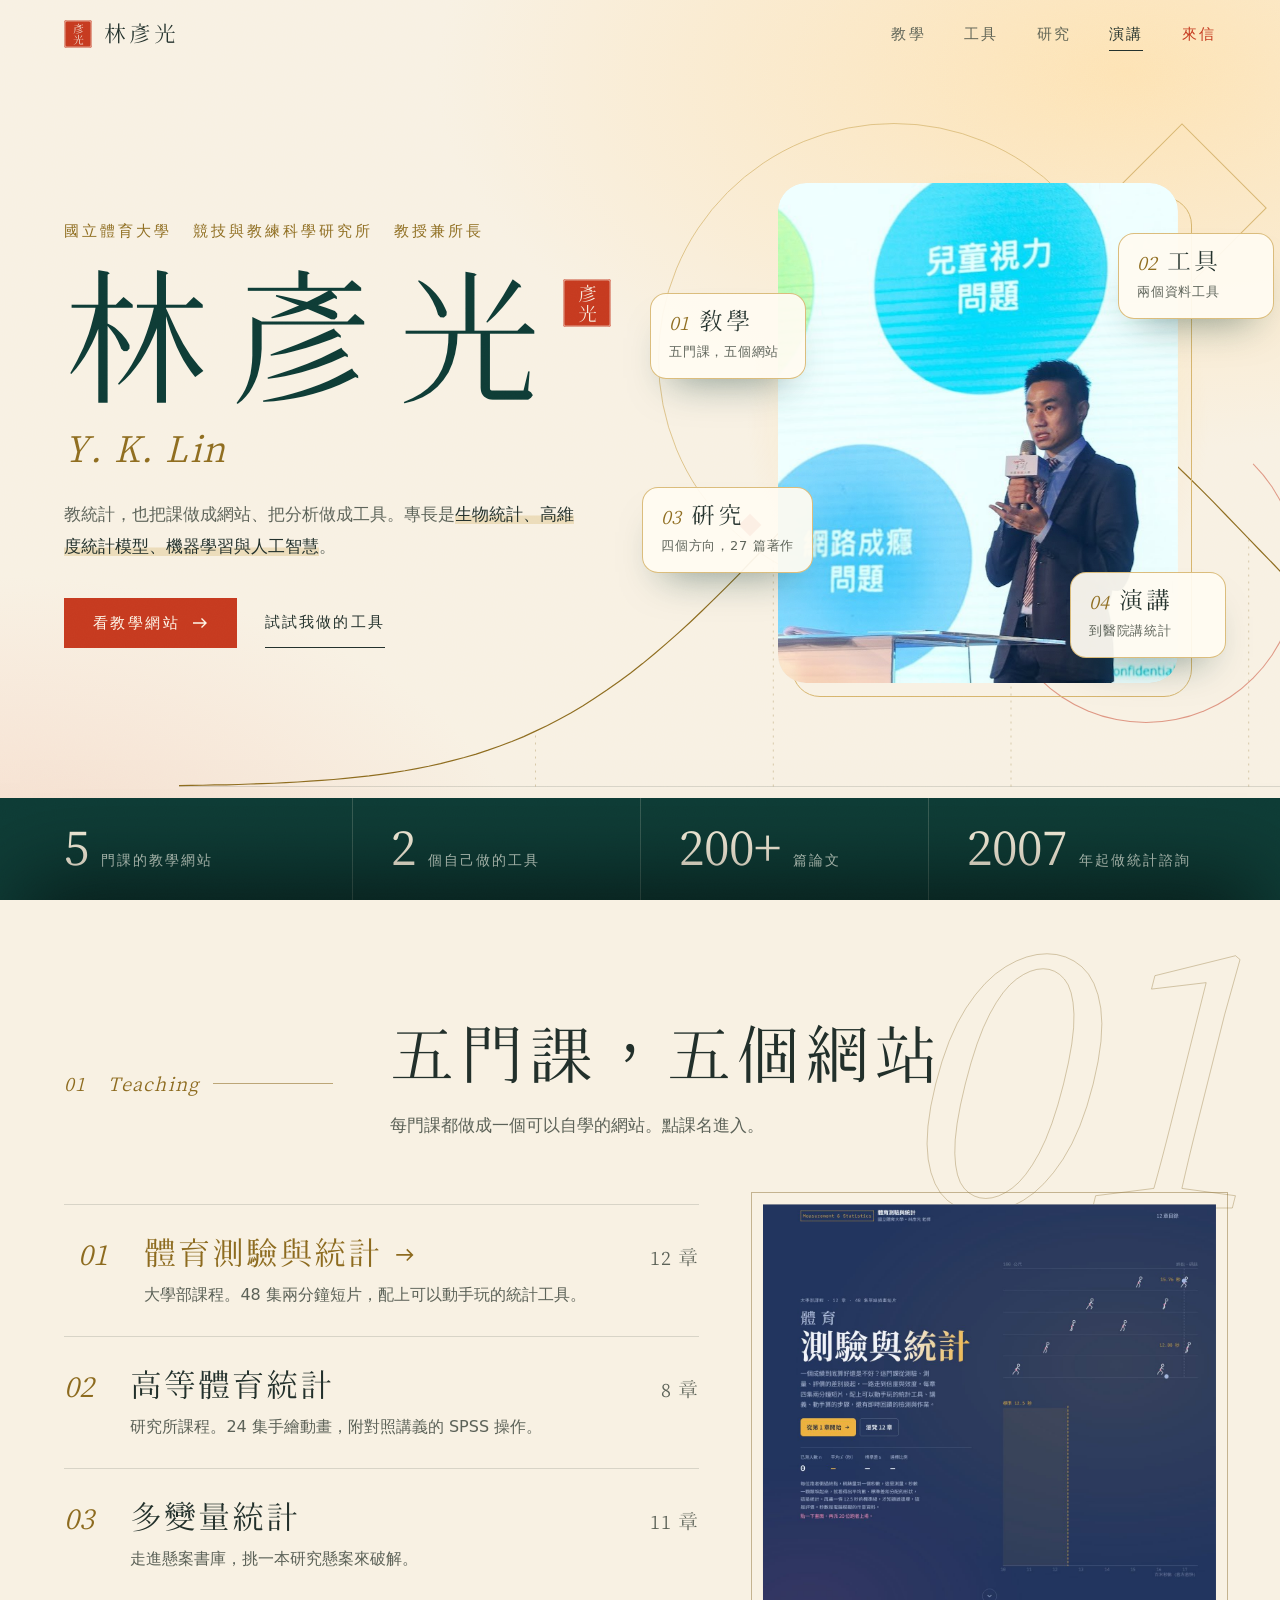
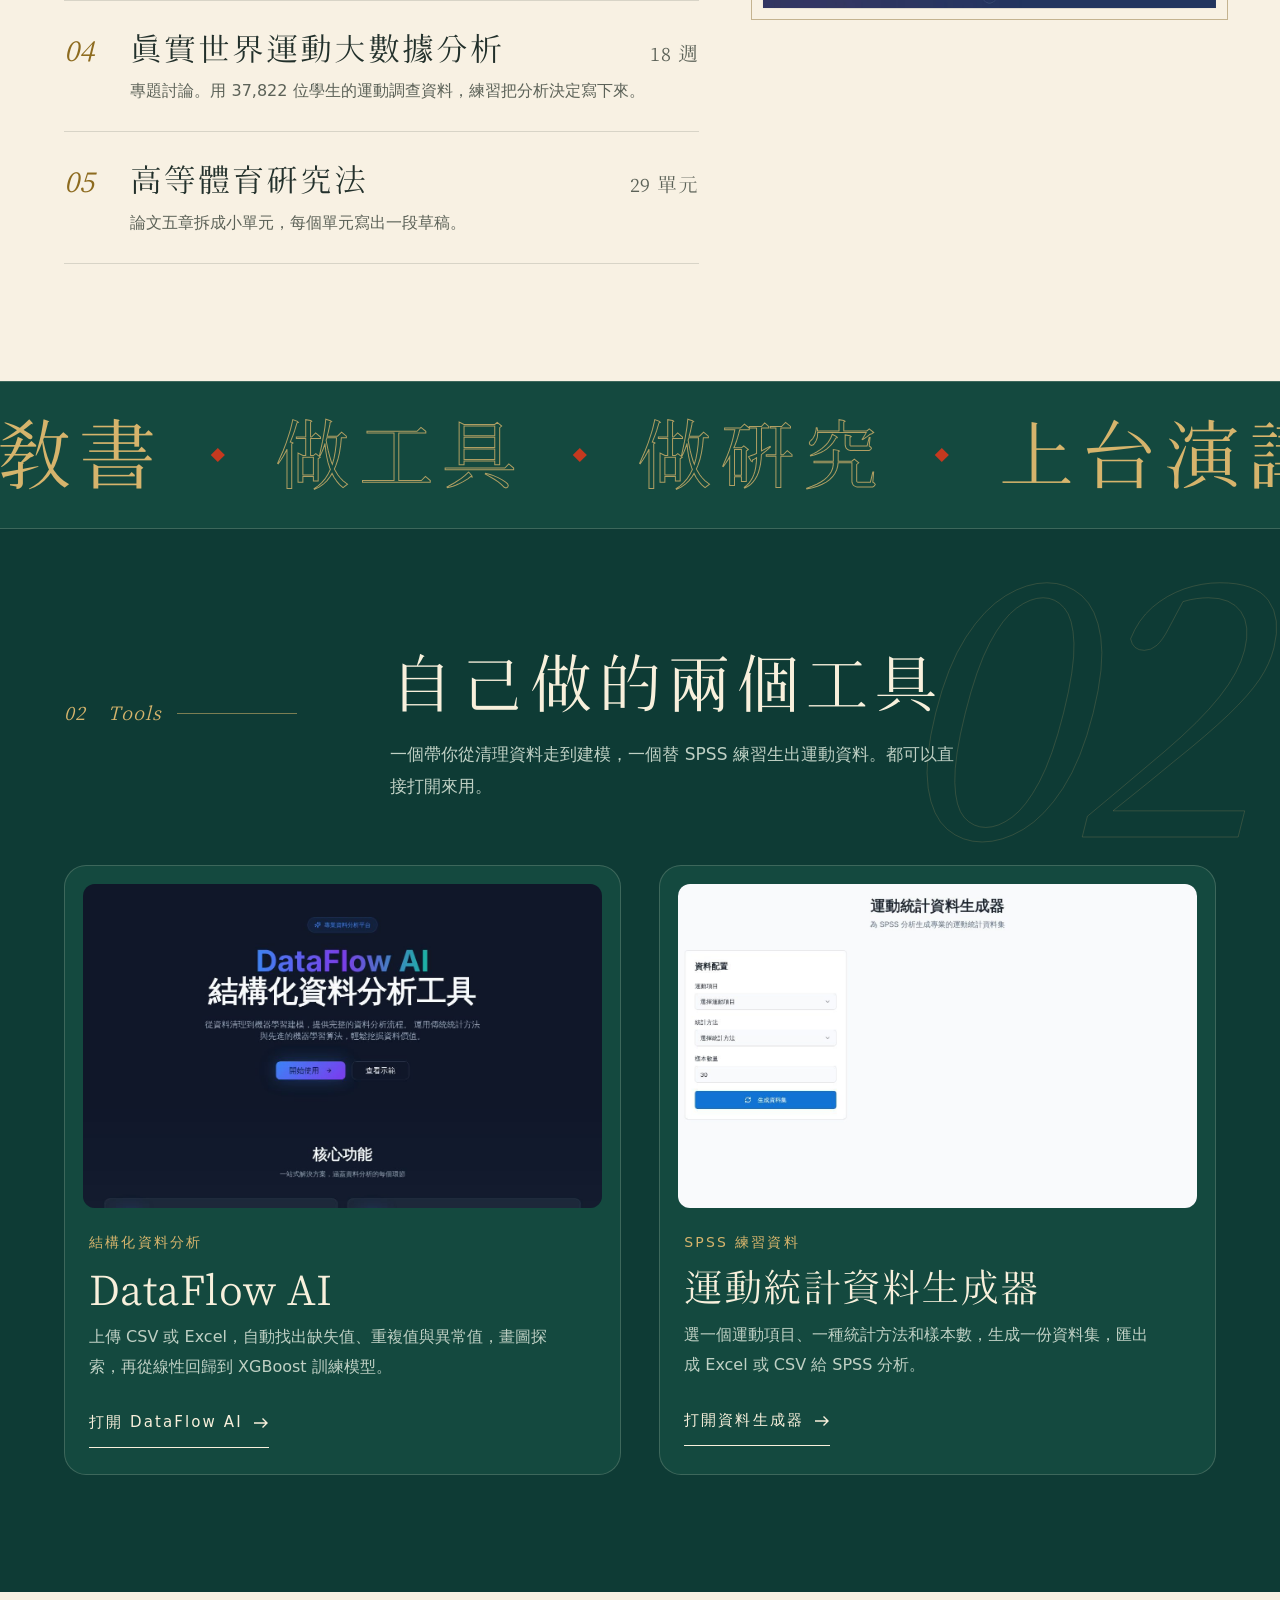
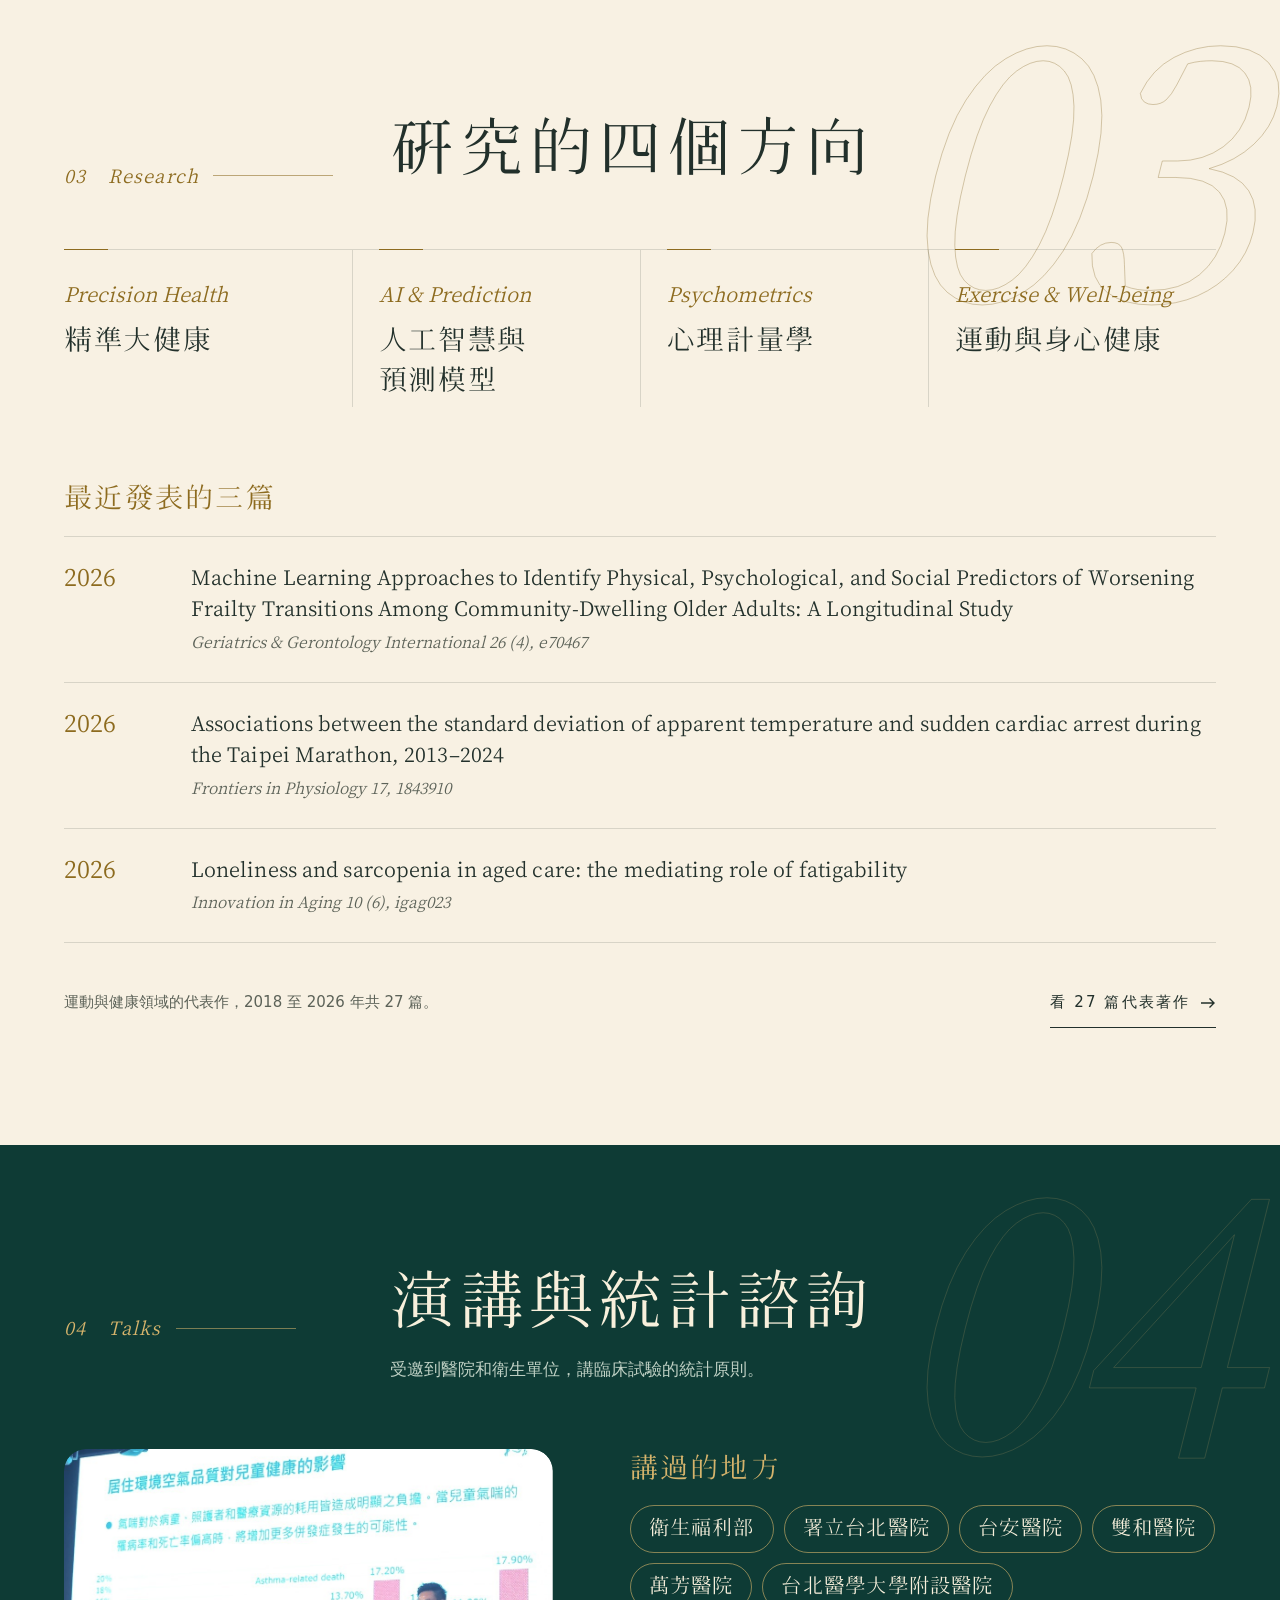
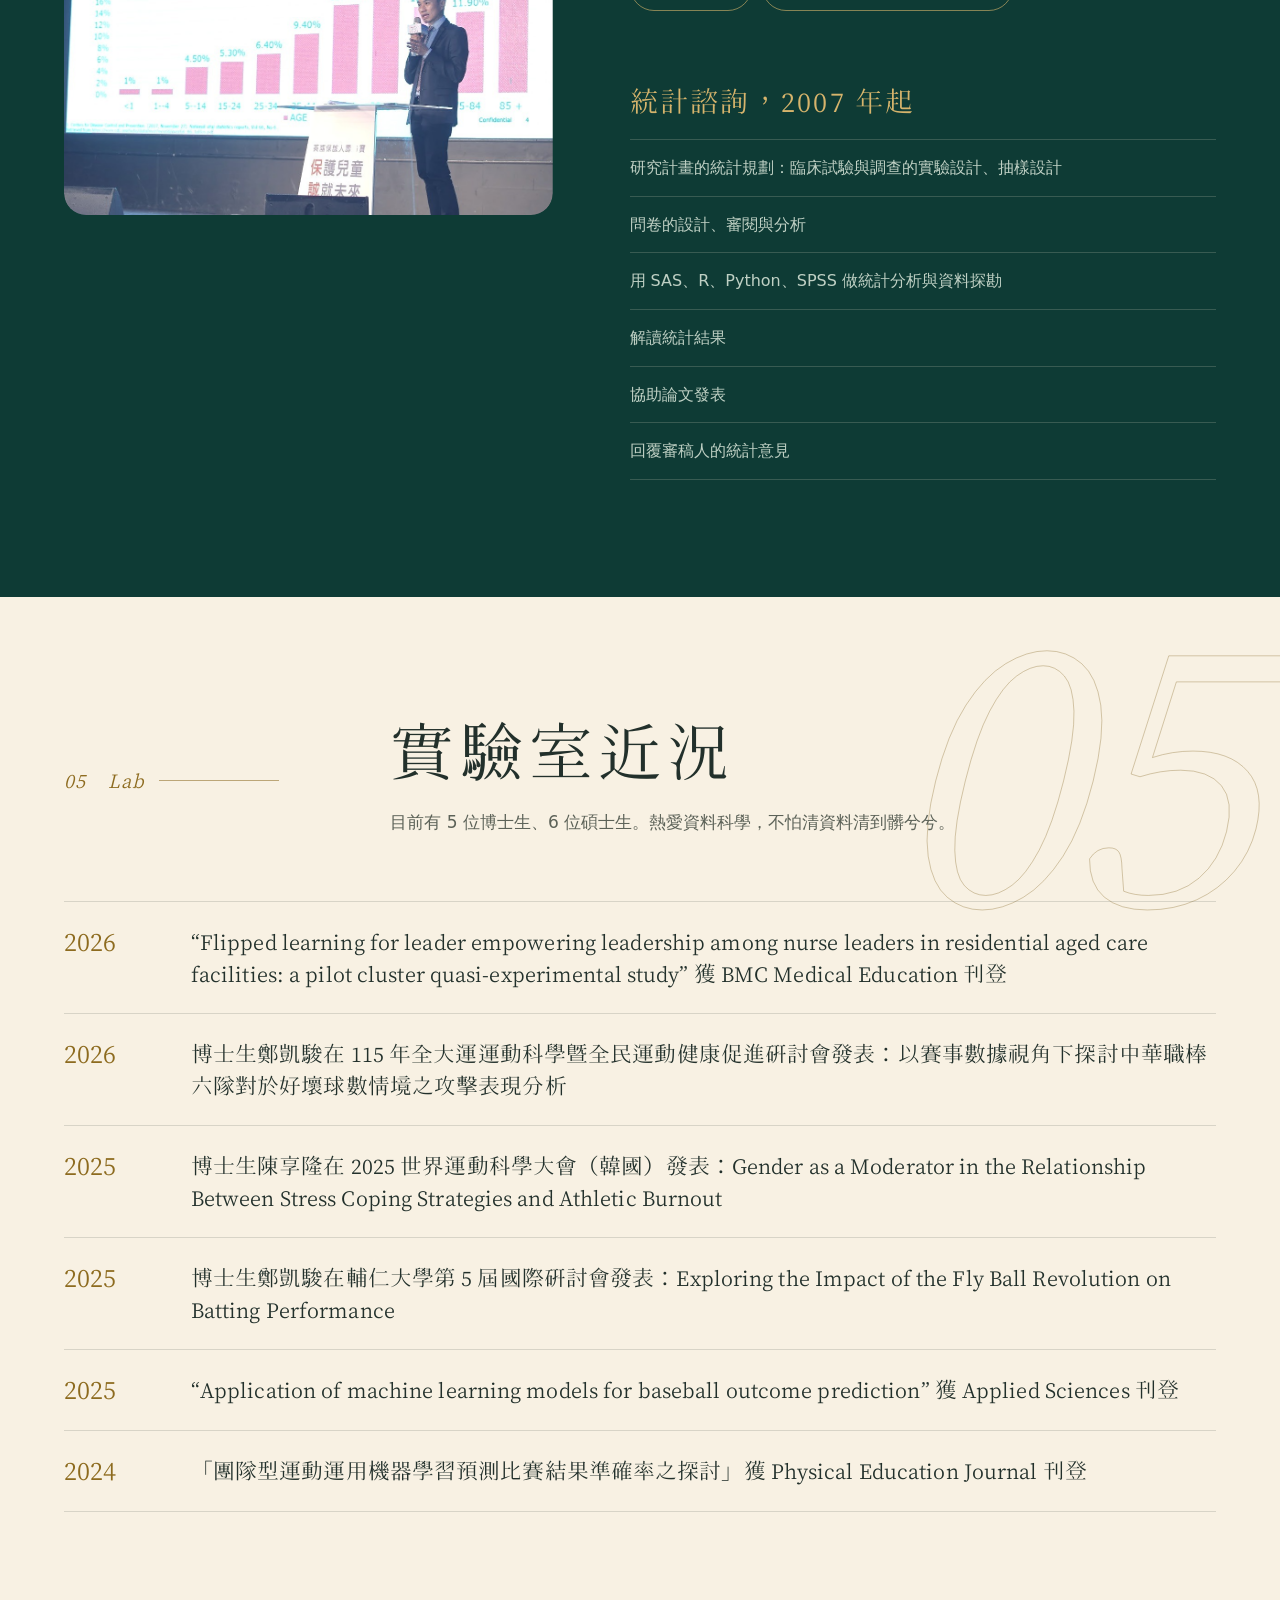
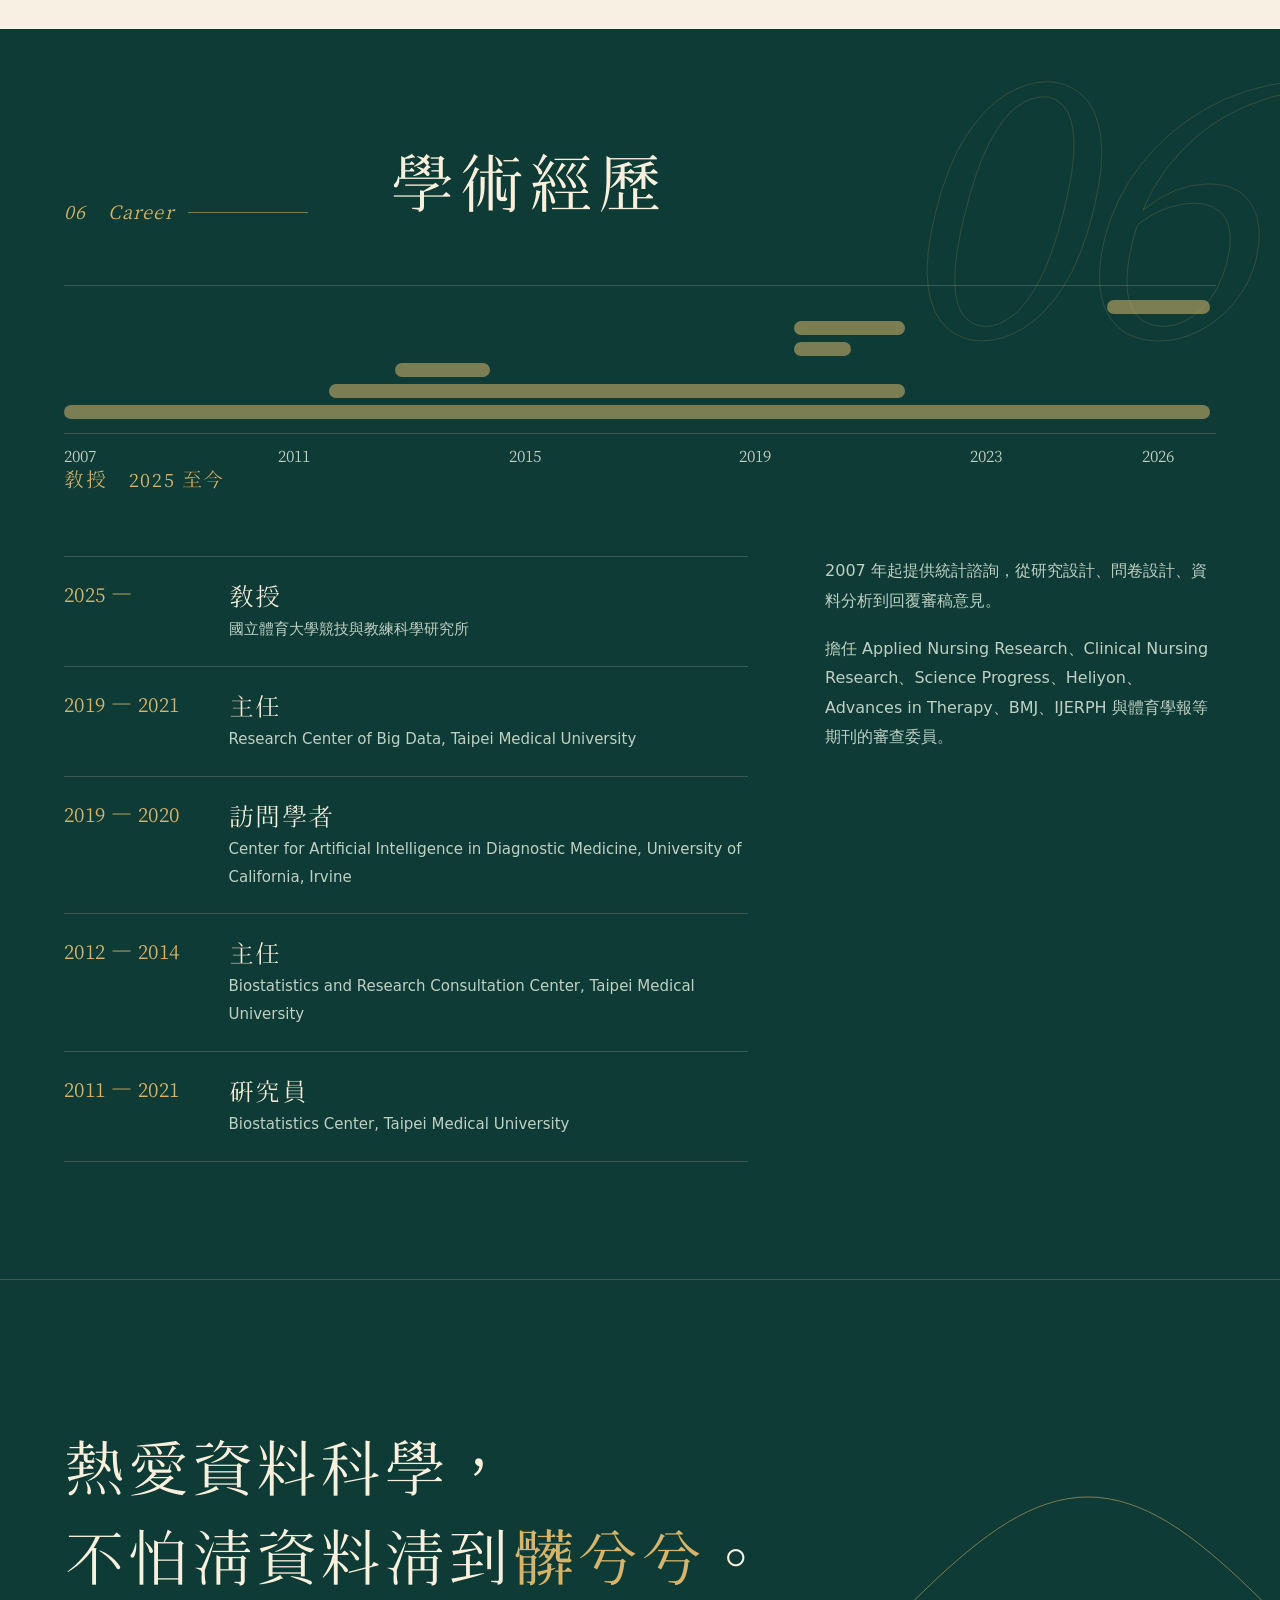
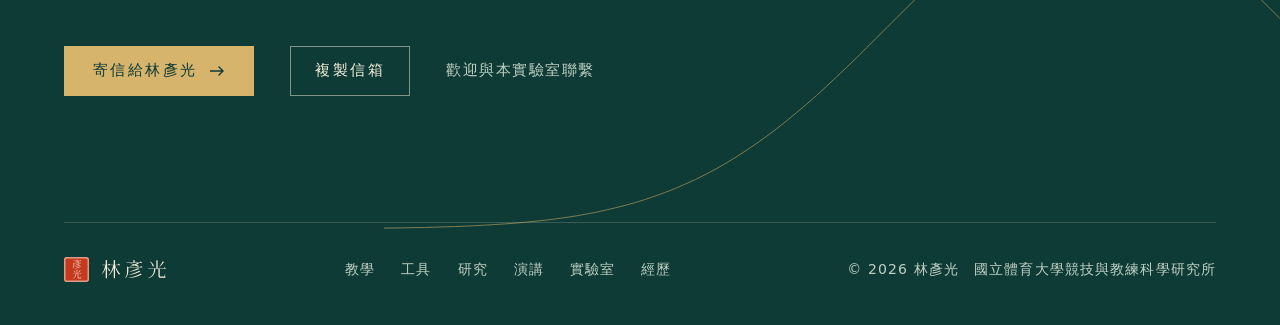
==== index.html @ 978612f0 "首頁改組成各個面向：新增工具、演講與諮詢、實驗室三區；加入 DataFlow AI 與運動統計資料生成器 Co-Authored-By: Claude Fable 5.2 <noreply@anthr" ====
<!doctype html>
<html lang="zh-Hant">
<head>
<meta charset="utf-8">
<meta name="viewport" content="width=device-width, initial-scale=1, viewport-fit=cover">
<title>林彥光｜體育統計、資料科學與教學</title>
<meta name="description" content="林彥光，國立體育大學競技與教練科學研究所教授兼所長。五門課的教學網站、研究方向、學術著作與經歷。">
<meta property="og:type" content="website">
<meta property="og:title" content="林彥光｜體育統計、資料科學與教學">
<meta property="og:description" content="林彥光，國立體育大學競技與教練科學研究所教授兼所長。五門課的教學網站、研究方向、學術著作與經歷。">
<meta name="theme-color" content="#f8f1e3">
<link rel="icon" href="favicon.svg" type="image/svg+xml">
<link rel="preconnect" href="https://fonts.googleapis.com">
<link rel="preconnect" href="https://fonts.gstatic.com" crossorigin>
<link href="https://fonts.googleapis.com/css2?family=Cactus+Classical+Serif&family=Chocolate+Classical+Sans&family=Cormorant+Garamond:ital,wght@0,500;1,400;1,500&display=swap" rel="stylesheet">
<link rel="stylesheet" href="style.css">
<script>document.documentElement.classList.add('js')</script>
</head>
<body>
<a class="skip" href="#main">跳到主要內容</a>
<header class="nav">
  <div class="wrap nav__bar">
    <a class="nav__brand" href="#top"><span class="seal" aria-hidden="true">彥光</span>林彥光</a>
    <nav class="nav__links" aria-label="主選單">
      <a href="#teaching">教學</a>
      <a href="#tools">工具</a>
      <a href="#research">研究</a>
      <a href="#talks">演講</a>
      <a class="nav__mail" href="mailto:robbinlin@ntsu.edu.tw">來信</a>
    </nav>
  </div>
</header>

<main id="main">
  <section class="hero" id="top" aria-labelledby="name">
    <svg class="hero__curve" viewBox="0 0 1200 300" preserveAspectRatio="none" aria-hidden="true">
      <line class="axis" x1="0" y1="292" x2="1200" y2="292"/><line class="tick" x1="257.1" y1="292" x2="257.1" y2="256.5"/><line class="tick" x1="428.6" y1="292" x2="428.6" y2="133.1"/><line class="tick" x1="600" y1="292" x2="600" y2="30"/><line class="tick" x1="771.4" y1="292" x2="771.4" y2="133.1"/><line class="tick" x1="942.9" y1="292" x2="942.9" y2="256.5"/>
      <path class="draw" pathLength="1" d="M0.0,291.4 L8.6,291.3 L17.1,291.2 L25.7,291.0 L34.3,290.9 L42.9,290.7 L51.4,290.4 L60.0,290.2 L68.6,289.9 L77.1,289.5 L85.7,289.1 L94.3,288.6 L102.9,288.1 L111.4,287.5 L120.0,286.8 L128.6,286.0 L137.1,285.2 L145.7,284.2 L154.3,283.1 L162.9,281.9 L171.4,280.5 L180.0,279.0 L188.6,277.3 L197.1,275.4 L205.7,273.4 L214.3,271.2 L222.9,268.7 L231.4,266.0 L240.0,263.1 L248.6,260.0 L257.1,256.5 L265.7,252.9 L274.3,248.9 L282.9,244.7 L291.4,240.2 L300.0,235.3 L308.6,230.2 L317.1,224.8 L325.7,219.2 L334.3,213.2 L342.9,206.9 L351.4,200.4 L360.0,193.7 L368.6,186.7 L377.1,179.5 L385.7,172.0 L394.3,164.5 L402.9,156.8 L411.4,148.9 L420.0,141.0 L428.6,133.1 L437.1,125.2 L445.7,117.3 L454.3,109.4 L462.9,101.7 L471.4,94.2 L480.0,86.9 L488.6,79.9 L497.1,73.2 L505.7,66.8 L514.3,60.8 L522.9,55.2 L531.4,50.1 L540.0,45.6 L548.6,41.5 L557.1,38.1 L565.7,35.2 L574.3,32.9 L582.9,31.3 L591.4,30.3 L600.0,30.0 L608.6,30.3 L617.1,31.3 L625.7,32.9 L634.3,35.2 L642.9,38.1 L651.4,41.5 L660.0,45.6 L668.6,50.1 L677.1,55.2 L685.7,60.8 L694.3,66.8 L702.9,73.2 L711.4,79.9 L720.0,86.9 L728.6,94.2 L737.1,101.7 L745.7,109.4 L754.3,117.3 L762.9,125.2 L771.4,133.1 L780.0,141.0 L788.6,148.9 L797.1,156.8 L805.7,164.5 L814.3,172.0 L822.9,179.5 L831.4,186.7 L840.0,193.7 L848.6,200.4 L857.1,206.9 L865.7,213.2 L874.3,219.2 L882.9,224.8 L891.4,230.2 L900.0,235.3 L908.6,240.2 L917.1,244.7 L925.7,248.9 L934.3,252.9 L942.9,256.5 L951.4,260.0 L960.0,263.1 L968.6,266.0 L977.1,268.7 L985.7,271.2 L994.3,273.4 L1002.9,275.4 L1011.4,277.3 L1020.0,279.0 L1028.6,280.5 L1037.1,281.9 L1045.7,283.1 L1054.3,284.2 L1062.9,285.2 L1071.4,286.0 L1080.0,286.8 L1088.6,287.5 L1097.1,288.1 L1105.7,288.6 L1114.3,289.1 L1122.9,289.5 L1131.4,289.9 L1140.0,290.2 L1148.6,290.4 L1157.1,290.7 L1165.7,290.9 L1174.3,291.0 L1182.9,291.2 L1191.4,291.3 L1200.0,291.4"/>
    </svg>
    <div class="wrap hero__main">
      <div>
        <p class="hero__post"><span>國立體育大學</span><span>競技與教練科學研究所</span><span>教授兼所長</span></p>
        <h1 class="hero__name" id="name" aria-label="林彥光"><span class="ch" aria-hidden="true"><span style="--i:0">林</span></span><span class="ch" aria-hidden="true"><span style="--i:1">彥</span></span><span class="ch" aria-hidden="true"><span style="--i:2">光</span></span><span class="seal" aria-hidden="true">彥光</span></h1>
        <p class="hero__latin" lang="en">Y. K. Lin</p>
        <p class="hero__lead">教統計，也把課做成網站、把分析做成工具。專長是<strong>生物統計、高維度統計模型、機器學習與人工智慧</strong>。</p>
        <div class="hero__cta">
          <a class="btn" href="#teaching">看教學網站<svg viewBox="0 0 16 16" aria-hidden="true"><path d="M1 8h13M9.5 3.5 14 8l-4.5 4.5"/></svg></a>
          <a class="textlink" href="#tools">試試我做的工具</a>
        </div>
      </div>
      <div class="stage" data-parallax>
        <span class="halo halo--glow" data-depth="18" aria-hidden="true"></span>
        <span class="halo halo--ring" data-depth="34" aria-hidden="true"></span>
        <span class="halo halo--arc" data-depth="52" aria-hidden="true"></span>
        <span class="halo halo--diamond" data-depth="70" aria-hidden="true"></span>
        <span class="halo halo--dot" data-depth="96" aria-hidden="true"></span>
        <figure class="portrait">
          <div class="portrait__frame"><img src="img/talk-stage.jpg" width="1305" height="898" alt="林彥光手持麥克風演講，身後投影幕上是彩色的圓形圖表" fetchpriority="high"></div>
        </figure>
        <nav class="facets" aria-label="四個面向">
          <a class="facet facet--tl" href="#teaching" data-facet="tl" data-depth="44"><span class="facet__no">01</span><span class="facet__name">教學</span><span class="facet__note">五門課，五個網站</span></a>
          <a class="facet facet--tr" href="#tools" data-facet="tr" data-depth="60"><span class="facet__no">02</span><span class="facet__name">工具</span><span class="facet__note">兩個資料工具</span></a>
          <a class="facet facet--bl" href="#research" data-facet="bl" data-depth="66"><span class="facet__no">03</span><span class="facet__name">研究</span><span class="facet__note">四個方向，27 篇著作</span></a>
          <a class="facet facet--br" href="#talks" data-facet="br" data-depth="50"><span class="facet__no">04</span><span class="facet__name">演講</span><span class="facet__note">到醫院講統計</span></a>
        </nav>
      </div>
    </div>
    <div class="hero__facts">
      <ul class="wrap">
        <li><span class="num" data-count="5">5</span><span>門課的教學網站</span></li>
        <li><span class="num" data-count="2">2</span><span>個自己做的工具</span></li>
        <li><span class="num" data-count="200" data-suffix="+">200+</span><span>篇論文</span></li>
        <li><span class="num">2007</span><span>年起做統計諮詢</span></li>
      </ul>
    </div>
  </section>

  <section class="sec sec--paper" id="teaching" data-no="01" aria-labelledby="teaching-h">
    <div class="wrap">
      <div class="sec__head reveal">
        <p class="sec__no">01　Teaching</p>
        <h2 class="sec__title" id="teaching-h"><span class="mask"><span>五門課，五個網站</span></span></h2>
        <p class="sec__note">每門課都做成一個可以自學的網站。點課名進入。</p>
      </div>
      <div class="courses">
        <ol class="reveal" data-stagger>
        <li class="course is-on" data-key="measurement">
          <a href="https://robbinlin.github.io/teaching/measurement-and-statistics/">
            <span class="course__no">01</span>
            <span class="course__name">體育測驗與統計<svg class="go" viewBox="0 0 16 16" aria-hidden="true"><path d="M1 8h13M9.5 3.5 14 8l-4.5 4.5"/></svg></span>
            <span class="course__meta">12 章</span>
            <span class="course__desc">大學部課程。48 集兩分鐘短片，配上可以動手玩的統計工具。</span>
            <span class="course__thumb"><img src="img/course-measurement.jpg" width="1256" height="1120" alt="" loading="lazy"></span>
          </a>
        </li>
        <li class="course" data-key="advstat">
          <a href="https://robbinlin.github.io/teaching/advanced-sports-statistics/">
            <span class="course__no">02</span>
            <span class="course__name">高等體育統計<svg class="go" viewBox="0 0 16 16" aria-hidden="true"><path d="M1 8h13M9.5 3.5 14 8l-4.5 4.5"/></svg></span>
            <span class="course__meta">8 章</span>
            <span class="course__desc">研究所課程。24 集手繪動畫，附對照講義的 SPSS 操作。</span>
            <span class="course__thumb"><img src="img/course-advstat.jpg" width="1256" height="1120" alt="" loading="lazy"></span>
          </a>
        </li>
        <li class="course" data-key="multivariate">
          <a href="https://robbinlin.github.io/teaching/multivariate-data-analysis/">
            <span class="course__no">03</span>
            <span class="course__name">多變量統計<svg class="go" viewBox="0 0 16 16" aria-hidden="true"><path d="M1 8h13M9.5 3.5 14 8l-4.5 4.5"/></svg></span>
            <span class="course__meta">11 章</span>
            <span class="course__desc">走進懸案書庫，挑一本研究懸案來破解。</span>
            <span class="course__thumb"><img src="img/course-multivariate.jpg" width="1256" height="1120" alt="" loading="lazy"></span>
          </a>
        </li>
        <li class="course" data-key="realworld">
          <a href="https://robbinlin.github.io/teaching/real-world-sports-data/">
            <span class="course__no">04</span>
            <span class="course__name">真實世界運動大數據分析<svg class="go" viewBox="0 0 16 16" aria-hidden="true"><path d="M1 8h13M9.5 3.5 14 8l-4.5 4.5"/></svg></span>
            <span class="course__meta">18 週</span>
            <span class="course__desc">專題討論。用 37,822 位學生的運動調查資料，練習把分析決定寫下來。</span>
            <span class="course__thumb"><img src="img/course-realworld.jpg" width="1256" height="1120" alt="" loading="lazy"></span>
          </a>
        </li>
        <li class="course" data-key="methods">
          <a href="https://robbinlin.github.io/teaching/research-methods/">
            <span class="course__no">05</span>
            <span class="course__name">高等體育研究法<svg class="go" viewBox="0 0 16 16" aria-hidden="true"><path d="M1 8h13M9.5 3.5 14 8l-4.5 4.5"/></svg></span>
            <span class="course__meta">29 單元</span>
            <span class="course__desc">論文五章拆成小單元，每個單元寫出一段草稿。</span>
            <span class="course__thumb"><img src="img/course-methods.jpg" width="1256" height="1120" alt="" loading="lazy"></span>
          </a>
        </li>
        </ol>
        <div class="plate reveal" aria-hidden="true"><div class="plate__frame">
          <img data-key="measurement" src="img/course-measurement.jpg" width="1256" height="1120" alt="體育測驗與統計網站首頁" class="is-on" loading="lazy">
          <img data-key="advstat" src="img/course-advstat.jpg" width="1256" height="1120" alt="高等體育統計網站首頁" loading="lazy">
          <img data-key="multivariate" src="img/course-multivariate.jpg" width="1256" height="1120" alt="多變量統計網站的懸案書庫" loading="lazy">
          <img data-key="realworld" src="img/course-realworld.jpg" width="1256" height="1120" alt="真實世界運動大數據分析網站首頁" loading="lazy">
          <img data-key="methods" src="img/course-methods.jpg" width="1256" height="1120" alt="高等體育研究法網站首頁" loading="lazy">
        </div></div>
      </div>
    </div>
  </section>

  <div class="band" aria-hidden="true"><div class="band__track">
    <span lang="zh-Hant">教書</span><i></i><span lang="zh-Hant">做工具</span><i></i><span lang="zh-Hant">做研究</span><i></i><span lang="zh-Hant">上台演講</span><i></i><span lang="zh-Hant">統計諮詢</span><i></i><span lang="zh-Hant">帶實驗室</span><i></i>
    <span lang="zh-Hant">教書</span><i></i><span lang="zh-Hant">做工具</span><i></i><span lang="zh-Hant">做研究</span><i></i><span lang="zh-Hant">上台演講</span><i></i><span lang="zh-Hant">統計諮詢</span><i></i><span lang="zh-Hant">帶實驗室</span><i></i>
  </div></div>

  <section class="sec" id="tools" data-no="02" aria-labelledby="tools-h">
    <div class="wrap">
      <div class="sec__head reveal">
        <p class="sec__no">02　Tools</p>
        <h2 class="sec__title" id="tools-h"><span class="mask"><span>自己做的兩個工具</span></span></h2>
        <p class="sec__note">一個帶你從清理資料走到建模，一個替 SPSS 練習生出運動資料。都可以直接打開來用。</p>
      </div>
      <div class="tools reveal" data-stagger>
        <a class="tool" href="https://analyze-deck-tool.lovable.app/">
          <span class="tool__shot"><img src="img/tool-deck.jpg" width="1256" height="785" alt="DataFlow AI 首頁，列出資料上傳、資料清理、視覺化分析與機器學習四項功能" loading="lazy"></span>
          <span class="tool__kind">結構化資料分析</span>
          <span class="tool__name" lang="en">DataFlow AI</span>
          <span class="tool__desc">上傳 CSV 或 Excel，自動找出缺失值、重複值與異常值，畫圖探索，再從線性回歸到 XGBoost 訓練模型。</span>
          <span class="textlink">打開 DataFlow AI<svg viewBox="0 0 16 16" aria-hidden="true"><path d="M1 8h13M9.5 3.5 14 8l-4.5 4.5"/></svg></span>
        </a>
        <a class="tool" href="https://stats-to-spss.lovable.app/">
          <span class="tool__shot"><img src="img/tool-spss.jpg" width="1256" height="785" alt="運動統計資料生成器的設定畫面，可選運動項目、統計方法與樣本數量" loading="lazy"></span>
          <span class="tool__kind">SPSS 練習資料</span>
          <span class="tool__name">運動統計資料生成器</span>
          <span class="tool__desc">選一個運動項目、一種統計方法和樣本數，生成一份資料集，匯出成 Excel 或 CSV 給 SPSS 分析。</span>
          <span class="textlink">打開資料生成器<svg viewBox="0 0 16 16" aria-hidden="true"><path d="M1 8h13M9.5 3.5 14 8l-4.5 4.5"/></svg></span>
        </a>
      </div>
    </div>
  </section>

  <section class="sec sec--paper" id="research" data-no="03" aria-labelledby="research-h">
    <div class="wrap">
      <div class="sec__head reveal">
        <p class="sec__no">03　Research</p>
        <h2 class="sec__title" id="research-h"><span class="mask"><span>研究的四個方向</span></span></h2>
      </div>
      <ul class="fields reveal" data-stagger>
        <li class="field"><p class="field__en" lang="en">Precision Health</p><p class="field__zh">精準大健康</p></li>
        <li class="field"><p class="field__en" lang="en">AI &amp; Prediction</p><p class="field__zh">人工智慧與預測模型</p></li>
        <li class="field"><p class="field__en" lang="en">Psychometrics</p><p class="field__zh">心理計量學</p></li>
        <li class="field"><p class="field__en" lang="en">Exercise &amp; Well-being</p><p class="field__zh">運動與身心健康</p></li>
      </ul>
      <h3 class="sub reveal">最近發表的三篇</h3>
      <ul class="pubs reveal" data-stagger>
        <li class="pub"><span class="pub__year num">2026</span><div><p class="pub__title" lang="en">Machine Learning Approaches to Identify Physical, Psychological, and Social Predictors of Worsening Frailty Transitions Among Community-Dwelling Older Adults: A Longitudinal Study</p><p class="pub__src"><i>Geriatrics &amp; Gerontology International 26 (4), e70467</i></p></div></li>
        <li class="pub"><span class="pub__year num">2026</span><div><p class="pub__title" lang="en">Associations between the standard deviation of apparent temperature and sudden cardiac arrest during the Taipei Marathon, 2013–2024</p><p class="pub__src"><i>Frontiers in Physiology 17, 1843910</i></p></div></li>
        <li class="pub"><span class="pub__year num">2026</span><div><p class="pub__title" lang="en">Loneliness and sarcopenia in aged care: the mediating role of fatigability</p><p class="pub__src"><i>Innovation in Aging 10 (6), igag023</i></p></div></li>
      </ul>
      <div class="pubs__more reveal">
        <span>運動與健康領域的代表作，2018 至 2026 年共 27 篇。</span>
        <a class="textlink" href="publications.html">看 27 篇代表著作<svg viewBox="0 0 16 16" aria-hidden="true"><path d="M1 8h13M9.5 3.5 14 8l-4.5 4.5"/></svg></a>
      </div>
    </div>
  </section>

  <section class="sec" id="talks" data-no="04" aria-labelledby="talks-h">
    <div class="wrap">
      <div class="sec__head reveal">
        <p class="sec__no">04　Talks</p>
        <h2 class="sec__title" id="talks-h"><span class="mask"><span>演講與統計諮詢</span></span></h2>
        <p class="sec__note">受邀到醫院和衛生單位，講臨床試驗的統計原則。</p>
      </div>
      <div class="talks">
        <figure class="talks__photo reveal"><img src="img/talk-chart.jpg" width="1119" height="801" alt="林彥光在講台上說明氣喘相關死亡率的長條圖" loading="lazy"></figure>
        <div>
          <h3 class="sub sub--first reveal">講過的地方</h3>
          <ul class="venues reveal" data-stagger>
            <li>衛生福利部</li>
            <li>署立台北醫院</li>
            <li>台安醫院</li>
            <li>雙和醫院</li>
            <li>萬芳醫院</li>
            <li>台北醫學大學附設醫院</li>
          </ul>
          <h3 class="sub reveal">統計諮詢，2007 年起</h3>
          <ul class="services reveal" data-stagger>
            <li>研究計畫的統計規劃：臨床試驗與調查的實驗設計、抽樣設計</li>
            <li>問卷的設計、審閱與分析</li>
            <li>用 SAS、R、Python、SPSS 做統計分析與資料探勘</li>
            <li>解讀統計結果</li>
            <li>協助論文發表</li>
            <li>回覆審稿人的統計意見</li>
          </ul>
        </div>
      </div>
    </div>
  </section>

  <section class="sec sec--paper" id="lab" data-no="05" aria-labelledby="lab-h">
    <div class="wrap">
      <div class="sec__head reveal">
        <p class="sec__no">05　Lab</p>
        <h2 class="sec__title" id="lab-h"><span class="mask"><span>實驗室近況</span></span></h2>
        <p class="sec__note">目前有 5 位博士生、6 位碩士生。熱愛資料科學，不怕清資料清到髒兮兮。</p>
      </div>
      <ul class="pubs news reveal" data-stagger>
        <li class="pub"><span class="pub__year num">2026</span><div><p class="pub__title" lang="zh-Hant">“Flipped learning for leader empowering leadership among nurse leaders in residential aged care facilities: a pilot cluster quasi-experimental study” 獲 BMC Medical Education 刊登</p></div></li>
        <li class="pub"><span class="pub__year num">2026</span><div><p class="pub__title" lang="zh-Hant">博士生鄭凱駿在 115 年全大運運動科學暨全民運動健康促進研討會發表：以賽事數據視角下探討中華職棒六隊對於好壞球數情境之攻擊表現分析</p></div></li>
        <li class="pub"><span class="pub__year num">2025</span><div><p class="pub__title" lang="zh-Hant">博士生陳享隆在 2025 世界運動科學大會（韓國）發表：Gender as a Moderator in the Relationship Between Stress Coping Strategies and Athletic Burnout</p></div></li>
        <li class="pub"><span class="pub__year num">2025</span><div><p class="pub__title" lang="zh-Hant">博士生鄭凱駿在輔仁大學第 5 屆國際研討會發表：Exploring the Impact of the Fly Ball Revolution on Batting Performance</p></div></li>
        <li class="pub"><span class="pub__year num">2025</span><div><p class="pub__title" lang="zh-Hant">“Application of machine learning models for baseball outcome prediction” 獲 Applied Sciences 刊登</p></div></li>
        <li class="pub"><span class="pub__year num">2024</span><div><p class="pub__title" lang="zh-Hant">「團隊型運動運用機器學習預測比賽結果準確率之探討」獲 Physical Education Journal 刊登</p></div></li>
      </ul>
    </div>
  </section>



  <section class="sec" id="career" data-no="06" aria-labelledby="career-h">
    <div class="wrap">
      <div class="sec__head reveal">
        <p class="sec__no">06　Career</p>
        <h2 class="sec__title" id="career-h"><span class="mask"><span>學術經歷</span></span></h2>
      </div>
      <div class="tl reveal" data-stagger-bars>
        <div class="tl__rows">
          <button class="tl__bar" type="button" data-tl="prof" style="--s:0.9050;--w:0.0900" aria-label="教授，2025 至今" data-cap="教授　2025 至今"></button>
          <button class="tl__bar" type="button" data-tl="bigdata" style="--s:0.6335;--w:0.0965" aria-label="主任，2019–2021" data-cap="主任　2019–2021"></button>
          <button class="tl__bar" type="button" data-tl="visit" style="--s:0.6335;--w:0.0500" aria-label="訪問學者，2019–2020" data-cap="訪問學者　2019–2020"></button>
          <button class="tl__bar" type="button" data-tl="consultctr" style="--s:0.2875;--w:0.0825" aria-label="主任，2012–2014" data-cap="主任　2012–2014"></button>
          <button class="tl__bar" type="button" data-tl="fellow" style="--s:0.2300;--w:0.5000" aria-label="研究員，2011–2021" data-cap="研究員　2011–2021"></button>
          <button class="tl__bar" type="button" data-tl="consult" style="--s:0.0000;--w:0.9950" aria-label="統計諮詢，2007 至今" data-cap="統計諮詢　2007 至今"></button>
        </div>
        <div class="tl__axis num" aria-hidden="true"><span style="--s:0.0000">2007</span><span style="--s:0.2000">2011</span><span style="--s:0.4000">2015</span><span style="--s:0.6000">2019</span><span style="--s:0.8000">2023</span><span style="--s:0.9500">2026</span></div>
        <p class="tl__cap" aria-hidden="true"><span>教授　2025 至今</span></p>
      </div>
      <div class="career">
        <ul class="cv reveal" data-stagger>
          <li data-tl="prof"><span class="cv__when">2025 —</span><div><p class="cv__role">教授</p><p class="cv__org">國立體育大學競技與教練科學研究所</p></div></li>
          <li data-tl="bigdata"><span class="cv__when">2019 — 2021</span><div><p class="cv__role">主任</p><p class="cv__org" lang="en">Research Center of Big Data, Taipei Medical University</p></div></li>
          <li data-tl="visit"><span class="cv__when">2019 — 2020</span><div><p class="cv__role">訪問學者</p><p class="cv__org" lang="en">Center for Artificial Intelligence in Diagnostic Medicine, University of California, Irvine</p></div></li>
          <li data-tl="consultctr"><span class="cv__when">2012 — 2014</span><div><p class="cv__role">主任</p><p class="cv__org" lang="en">Biostatistics and Research Consultation Center, Taipei Medical University</p></div></li>
          <li data-tl="fellow"><span class="cv__when">2011 — 2021</span><div><p class="cv__role">研究員</p><p class="cv__org" lang="en">Biostatistics Center, Taipei Medical University</p></div></li>
        </ul>
        <div class="career__side reveal">
          <p data-tl="consult">2007 年起提供統計諮詢，從研究設計、問卷設計、資料分析到回覆審稿意見。</p>
          <p>擔任 Applied Nursing Research、Clinical Nursing Research、Science Progress、Heliyon、Advances in Therapy、BMJ、IJERPH 與體育學報等期刊的審查委員。</p>
        </div>
      </div>
    </div>
  </section>
</main>

<footer class="contact" id="contact">
  <svg class="contact__curve reveal" viewBox="0 0 1200 300" preserveAspectRatio="none" aria-hidden="true"><path class="draw" pathLength="1" d="M0.0,291.4 L8.6,291.3 L17.1,291.2 L25.7,291.0 L34.3,290.9 L42.9,290.7 L51.4,290.4 L60.0,290.2 L68.6,289.9 L77.1,289.5 L85.7,289.1 L94.3,288.6 L102.9,288.1 L111.4,287.5 L120.0,286.8 L128.6,286.0 L137.1,285.2 L145.7,284.2 L154.3,283.1 L162.9,281.9 L171.4,280.5 L180.0,279.0 L188.6,277.3 L197.1,275.4 L205.7,273.4 L214.3,271.2 L222.9,268.7 L231.4,266.0 L240.0,263.1 L248.6,260.0 L257.1,256.5 L265.7,252.9 L274.3,248.9 L282.9,244.7 L291.4,240.2 L300.0,235.3 L308.6,230.2 L317.1,224.8 L325.7,219.2 L334.3,213.2 L342.9,206.9 L351.4,200.4 L360.0,193.7 L368.6,186.7 L377.1,179.5 L385.7,172.0 L394.3,164.5 L402.9,156.8 L411.4,148.9 L420.0,141.0 L428.6,133.1 L437.1,125.2 L445.7,117.3 L454.3,109.4 L462.9,101.7 L471.4,94.2 L480.0,86.9 L488.6,79.9 L497.1,73.2 L505.7,66.8 L514.3,60.8 L522.9,55.2 L531.4,50.1 L540.0,45.6 L548.6,41.5 L557.1,38.1 L565.7,35.2 L574.3,32.9 L582.9,31.3 L591.4,30.3 L600.0,30.0 L608.6,30.3 L617.1,31.3 L625.7,32.9 L634.3,35.2 L642.9,38.1 L651.4,41.5 L660.0,45.6 L668.6,50.1 L677.1,55.2 L685.7,60.8 L694.3,66.8 L702.9,73.2 L711.4,79.9 L720.0,86.9 L728.6,94.2 L737.1,101.7 L745.7,109.4 L754.3,117.3 L762.9,125.2 L771.4,133.1 L780.0,141.0 L788.6,148.9 L797.1,156.8 L805.7,164.5 L814.3,172.0 L822.9,179.5 L831.4,186.7 L840.0,193.7 L848.6,200.4 L857.1,206.9 L865.7,213.2 L874.3,219.2 L882.9,224.8 L891.4,230.2 L900.0,235.3 L908.6,240.2 L917.1,244.7 L925.7,248.9 L934.3,252.9 L942.9,256.5 L951.4,260.0 L960.0,263.1 L968.6,266.0 L977.1,268.7 L985.7,271.2 L994.3,273.4 L1002.9,275.4 L1011.4,277.3 L1020.0,279.0 L1028.6,280.5 L1037.1,281.9 L1045.7,283.1 L1054.3,284.2 L1062.9,285.2 L1071.4,286.0 L1080.0,286.8 L1088.6,287.5 L1097.1,288.1 L1105.7,288.6 L1114.3,289.1 L1122.9,289.5 L1131.4,289.9 L1140.0,290.2 L1148.6,290.4 L1157.1,290.7 L1165.7,290.9 L1174.3,291.0 L1182.9,291.2 L1191.4,291.3 L1200.0,291.4"/></svg>
  <div class="wrap">
    <p class="contact__quote reveal"><span class="mask"><span>熱愛資料科學，</span></span><span class="mask"><span>不怕清資料清到<em>髒兮兮</em>。</span></span></p>
    <div class="contact__row reveal">
      <a class="btn" href="mailto:robbinlin@ntsu.edu.tw">寄信給林彥光<svg viewBox="0 0 16 16" aria-hidden="true"><path d="M1 8h13M9.5 3.5 14 8l-4.5 4.5"/></svg></a>
      <button class="copybtn" type="button" data-copy="robbinlin@ntsu.edu.tw" data-label="複製信箱" data-done="已複製"><span class="copybtn__text">複製信箱</span></button>
      <span class="contact__who">歡迎與本實驗室聯繫</span>
      <span class="copybtn__status" role="status" aria-live="polite"></span>
    </div>
    <div class="foot">
      <span class="foot__brand"><span class="seal" aria-hidden="true">彥光</span>林彥光</span>
      <nav aria-label="頁尾">
        <a href="#teaching">教學</a><a href="#tools">工具</a><a href="#research">研究</a><a href="#talks">演講</a><a href="#lab">實驗室</a><a href="#career">經歷</a>
      </nav>
      <span>&copy; 2026 林彥光　國立體育大學競技與教練科學研究所</span>
    </div>
  </div>
</footer>
<script src="script.js" defer></script>
</body>
</html>
---- style.css ----
/* 林彥光 個人網站
   暖米紙底、翡翠綠、金、朱紅印。彩色照片；名字大字、朱紅印與常態分配曲線是識別。 */

:root {
  --ink: #0e3b35;
  --ink-2: #14493f;
  --ink-line: rgba(246, 236, 214, 0.18);
  --ivory: #f8f0dc;
  --ivory-dim: #bfd0c4;
  --paper: #f8f1e3;
  --paper-2: #efe4cf;
  --text: #22302b;
  --text-dim: #5c6258;
  --paper-line: rgba(34, 48, 43, 0.15);
  --gold: #d6b46c;
  --gold-deep: #8d6b1f;
  --seal: #c5391f;

  --serif: "Cormorant Garamond", "Cactus Classical Serif", "Noto Serif TC", serif;
  --serif-tc: "Cactus Classical Serif", "Noto Serif TC", "Songti TC", "PMingLiU", serif;
  --sans: "Chocolate Classical Sans", "Noto Sans TC", "PingFang TC", "Microsoft JhengHei", system-ui, sans-serif;

  --gut: clamp(20px, 5vw, 72px);
  --max: 1240px;
  --ease: cubic-bezier(0.22, 0.61, 0.36, 1);
}

*, *::before, *::after { box-sizing: border-box; }
html { -webkit-text-size-adjust: 100%; scroll-behavior: smooth; }
body {
  margin: 0;
  background: var(--paper);
  color: var(--text);
  font: 400 17px/1.85 var(--sans);
  -webkit-font-smoothing: antialiased;
  text-rendering: optimizeLegibility;
}
img { display: block; max-width: 100%; }
a { color: inherit; }
h1, h2, h3, p, ul, ol, figure { margin: 0; padding: 0; }
ul, ol { list-style: none; }
.wrap { width: min(100% - 2 * var(--gut), var(--max)); margin-inline: auto; }
.num { font-family: var(--serif); font-variant-numeric: lining-nums tabular-nums; }

:focus-visible { outline: 2px solid var(--gold); outline-offset: 4px; border-radius: 2px; }
.skip {
  position: absolute; left: var(--gut); top: -80px; z-index: 30;
  background: var(--gold); color: var(--ink); padding: 10px 16px; text-decoration: none; font-weight: 500;
}
.skip:focus { top: 12px; }

/* ---------- 印章 ---------- */
.seal {
  display: inline-grid; place-items: center;
  width: 2.5em; height: 2.5em; flex: none;
  background: var(--seal); color: #f7ebdd;
  font: 400 1em/1.05 var(--serif-tc);
  writing-mode: vertical-rl; letter-spacing: 0.04em;
  border-radius: 3px;
  box-shadow: inset 0 0 0 1.5px rgba(247, 235, 221, 0.55), inset 0 0 0 3px var(--seal);
}

/* ---------- 導覽 ---------- */
.nav {
  position: fixed; inset: 0 0 auto 0; z-index: 20;
  transition: background-color 0.4s var(--ease), border-color 0.4s var(--ease);
  border-bottom: 1px solid transparent;
}
.nav { color: var(--text); }
.nav.is-solid { background: rgba(14, 59, 53, 0.95); border-bottom-color: var(--ink-line); backdrop-filter: blur(10px); color: var(--ivory); }
.nav__bar { display: flex; align-items: center; justify-content: space-between; height: 68px; }
.nav__brand { display: flex; align-items: center; gap: 12px; text-decoration: none; font: 400 22px/1 var(--serif-tc); letter-spacing: 0.14em; }
.nav__brand .seal { font-size: 11px; }
.nav__links { display: flex; align-items: center; gap: clamp(18px, 3vw, 40px); }
.nav__links a {
  position: relative; text-decoration: none; font: 400 15px/1.4 var(--sans); letter-spacing: 0.14em; color: inherit; opacity: 0.72;
  padding: 12px 0; transition: color 0.25s var(--ease);
}
.nav__links a::after {
  content: ""; position: absolute; left: 0; right: 0; bottom: 6px; height: 1px; background: var(--gold);
  transform: scaleX(0); transform-origin: left; transition: transform 0.35s var(--ease);
}
.nav__links a:hover, .nav__links a[aria-current="true"] { opacity: 1; }
.nav__links a:hover::after, .nav__links a[aria-current="true"]::after { transform: scaleX(1); }
.nav__links .nav__mail { color: var(--seal); opacity: 1; }
.nav.is-solid .nav__mail { color: var(--gold); }
.nav__links a::after { background: currentColor; }

/* ---------- 首屏 ---------- */
.hero { position: relative; min-height: 100svh; display: flex; flex-direction: column; overflow: hidden; padding-top: 68px;
  background: radial-gradient(90% 70% at 88% 8%, #fde3b4 0%, rgba(253, 227, 180, 0) 60%), radial-gradient(70% 60% at 0% 100%, #f6dccb 0%, rgba(246, 220, 203, 0) 60%), var(--paper); }
.hero :focus-visible { outline-color: var(--gold-deep); }
.hero__curve { position: absolute; left: 14vw; bottom: 101px; width: 130vw; height: min(52vh, 470px); pointer-events: none; }
.hero__curve path { fill: none; stroke: var(--gold-deep); stroke-width: 1.2; vector-effect: non-scaling-stroke; }
.hero__curve .axis { stroke: var(--paper-line); stroke-width: 1; vector-effect: non-scaling-stroke; }
.hero__curve .tick { stroke: rgba(141, 107, 31, 0.3); stroke-width: 1; stroke-dasharray: 2 5; vector-effect: non-scaling-stroke; }
.hero__curve .draw { stroke-dasharray: 1; stroke-dashoffset: 0; }
.js .hero__curve .draw { stroke-dashoffset: 1; animation: draw 2.8s var(--ease) 0.9s forwards; }
@keyframes draw { to { stroke-dashoffset: 0; } }

.hero__main {
  position: relative; flex: 1; display: grid; align-items: center;
  grid-template-columns: minmax(0, 6fr) minmax(0, 5fr); column-gap: clamp(24px, 5vw, 80px);
  padding-block: clamp(32px, 6vh, 72px);
}
.hero__post { display: flex; flex-wrap: wrap; gap: 4px 1.4em; font-size: 15px; letter-spacing: 0.2em; color: var(--gold-deep); }
.hero__post span { white-space: nowrap; }
.hero__name {
  display: flex; align-items: flex-start; gap: 0.12em;
  margin-top: 0.14em;
  font: 400 clamp(76px, 11.4vw, 168px)/1 var(--serif-tc);
  letter-spacing: 0.02em; white-space: nowrap; color: var(--ink);
}
.hero__name .seal { font-size: clamp(13px, 1.5vw, 22px); margin-top: 0.7em; }
.hero__latin { margin-top: 0.35em; font: italic 400 clamp(26px, 3vw, 44px)/1.2 var(--serif); color: var(--gold-deep); letter-spacing: 0.04em; }
.hero__lead { margin-top: 28px; max-width: 30em; color: var(--text-dim); }
.hero__lead strong { color: var(--text); font-weight: 400; box-shadow: inset 0 -0.5em 0 rgba(214, 180, 108, 0.35); }
.hero__cta { display: flex; flex-wrap: wrap; gap: 14px 28px; align-items: center; margin-top: 36px; }

.btn {
  display: inline-flex; align-items: center; gap: 12px; min-height: 50px; padding: 0 28px;
  border: 1px solid var(--gold); color: var(--ink); background: var(--gold);
  text-decoration: none; font: 500 15px/1.4 var(--sans); letter-spacing: 0.16em;
  transition: background-color 0.3s var(--ease), color 0.3s var(--ease), transform 0.2s var(--ease);
}
.btn:hover { background: transparent; color: var(--gold); }
.btn:active { transform: translateY(1px); }
.btn svg { width: 16px; height: 16px; fill: none; stroke: currentColor; stroke-width: 1.4; transition: transform 0.3s var(--ease); }
.btn:hover svg { transform: translateX(4px); }
.hero .btn { background: var(--seal); border-color: var(--seal); color: #fff6e8; }
.hero .btn:hover { background: transparent; color: var(--seal); }
.hero .textlink:hover, .page-head .textlink:hover { color: var(--seal); }
.textlink {
  display: inline-flex; align-items: center; gap: 10px; text-decoration: none; letter-spacing: 0.14em; font-size: 15px;
  padding: 10px 0; border-bottom: 1px solid currentColor; transition: color 0.25s var(--ease), gap 0.25s var(--ease);
}
.textlink:hover { color: var(--gold); gap: 16px; }
.textlink svg { width: 16px; height: 16px; fill: none; stroke: currentColor; stroke-width: 1.4; }

/* 視差舞台：人像朝滑鼠轉動，光暈與卡片反向位移 */
.stage { position: relative; justify-self: end; width: min(100%, 400px); margin-right: clamp(0px, 3vw, 44px); perspective: 1100px; }
.stage > * { will-change: transform; }
.halo { position: absolute; pointer-events: none; }
.halo--glow { inset: -22% -30% -18% -30%; border-radius: 50%; background: radial-gradient(closest-side, rgba(253, 214, 140, 0.75), rgba(253, 214, 140, 0) 72%); }
.halo--ring { width: 118%; aspect-ratio: 1; left: -30%; top: -12%; border-radius: 50%; border: 1.5px solid rgba(214, 180, 108, 0.75); }
.halo--arc { width: 76%; aspect-ratio: 1; right: -30%; bottom: -8%; border-radius: 50%; border: 1px solid rgba(197, 57, 31, 0.5); border-left-color: transparent; border-top-color: transparent; }
.halo--diamond { width: 30%; aspect-ratio: 1; right: -16%; top: -7%; border: 1.5px solid var(--gold); rotate: 45deg; }
.halo--dot { width: 16px; height: 16px; left: -9%; bottom: 30%; background: var(--seal); rotate: 45deg; }
.portrait { position: relative; width: 100%; transform-style: preserve-3d; }
.facets { position: absolute; inset: 0; transform-style: preserve-3d; }
.facet {
  position: absolute; display: grid; grid-template-columns: auto 1fr; column-gap: 10px; align-items: baseline;
  width: max-content; min-width: 156px; padding: 13px 18px 14px; text-decoration: none;
  background: rgba(255, 251, 242, 0.94); color: var(--text); border: 1px solid rgba(214, 180, 108, 0.9); border-radius: 16px;
  box-shadow: 0 22px 40px -22px rgba(14, 59, 53, 0.55);
  transition: background-color 0.35s var(--ease), color 0.35s var(--ease), box-shadow 0.35s var(--ease), scale 0.35s var(--ease), opacity 0.35s var(--ease);
}
.facet__no { font: italic 400 20px/1 var(--serif); color: var(--gold-deep); }
.facet__name { font: 400 24px/1.2 var(--serif-tc); letter-spacing: 0.12em; }
.facet__note { grid-column: 1 / -1; margin-top: 4px; font-size: 13px; letter-spacing: 0.06em; color: var(--text-dim); }
.facet--tl { left: -32%; top: 22%; }
.facet--tr { right: -24%; top: 10%; }
.facet--bl { left: -34%; bottom: 22%; }
.facet--br { right: -12%; bottom: 5%; }
.stage.has-active .facet:not(.is-active) { opacity: 0.72; }
.facet.is-active, .facet:hover, .facet:focus-visible { background: var(--ink); color: var(--ivory); scale: 1.07; opacity: 1; box-shadow: 0 30px 50px -22px rgba(14, 59, 53, 0.8); }
.facet.is-active .facet__no, .facet:hover .facet__no, .facet:focus-visible .facet__no { color: var(--gold); }
.facet.is-active .facet__note, .facet:hover .facet__note, .facet:focus-visible .facet__note { color: var(--ivory-dim); }
.js .facet { animation: fadein 0.8s var(--ease) both; }
.js .facet--tl { animation-delay: 1.5s; } .js .facet--tr { animation-delay: 1.62s; } .js .facet--bl { animation-delay: 1.74s; } .js .facet--br { animation-delay: 1.86s; }
.js .halo { animation: fadein 1.4s var(--ease) 0.9s both; }
.portrait__frame { aspect-ratio: 4 / 5; overflow: hidden; border-radius: 28px; background: var(--paper-2); box-shadow: 0 40px 70px -40px rgba(14, 59, 53, 0.55); }
.portrait__frame img { width: 100%; height: 124%; object-fit: cover; object-position: 88% 0; }
.portrait::before {
  content: ""; position: absolute; inset: 14px -14px -14px 14px; border: 1.5px solid var(--gold); border-radius: 28px; pointer-events: none; z-index: -1;
}

.hero__facts { position: relative; background: var(--ink); color: var(--ivory); }
.hero__facts ul { display: grid; grid-template-columns: repeat(4, 1fr); }
.hero__facts li { padding: 22px 0 26px; display: flex; align-items: baseline; gap: 12px; }
.hero__facts li + li { padding-left: clamp(16px, 3vw, 40px); border-left: 1px solid var(--ink-line); }
.hero__facts .num { font-size: clamp(34px, 4vw, 52px); line-height: 1; color: var(--ivory); font-weight: 500; }
.hero__facts span:last-child { font-family: var(--sans); font-size: 14px; letter-spacing: 0.14em; color: var(--ivory-dim); }

/* ---------- 區塊共用 ---------- */
.sec { position: relative; z-index: 1; background: var(--ink); color: var(--ivory); padding-block: clamp(84px, 13vh, 150px); overflow: hidden; }
.sec > .wrap { position: relative; }
.sec[data-no]::before {
  content: attr(data-no); position: absolute; right: calc(var(--gut) - 0.06em); top: 0.02em; pointer-events: none;
  font: italic 400 clamp(180px, 30vw, 440px)/0.8 var(--serif); letter-spacing: -0.04em;
  color: transparent; -webkit-text-stroke: 1px rgba(198, 167, 104, 0.2);
}
.sec--paper[data-no]::before { -webkit-text-stroke-color: rgba(134, 105, 42, 0.34); }
.sec--paper { background: var(--paper); color: var(--text); }
.sec--paper :focus-visible { outline-color: var(--gold-deep); }
.sec__head { display: grid; grid-template-columns: minmax(0, 3fr) minmax(0, 9fr); column-gap: clamp(24px, 4vw, 64px); align-items: end; margin-bottom: clamp(40px, 7vh, 72px); }
.sec__no { font: italic 500 20px/1 var(--serif); color: var(--gold); letter-spacing: 0.06em; display: flex; align-items: center; gap: 14px; }
.sec--paper .sec__no { color: var(--gold-deep); }
.sec__no::after { content: ""; height: 1px; flex: 1; max-width: 120px; background: currentColor; opacity: 0.55; }
.sec__title { text-wrap: balance; font: 400 clamp(36px, 5vw, 70px)/1.2 var(--serif-tc); letter-spacing: 0.08em; }
.sec__note { grid-column: 2; margin-top: 16px; max-width: 34em; color: var(--ivory-dim); }
.sec--paper .sec__note { color: var(--text-dim); }

/* ---------- 教學 ---------- */
.courses { display: grid; grid-template-columns: minmax(0, 7fr) minmax(0, 5fr); column-gap: clamp(24px, 5vw, 80px); align-items: start; }
.course { border-top: 1px solid var(--paper-line); }
.course:last-child { border-bottom: 1px solid var(--paper-line); }
.course a {
  display: grid; grid-template-columns: 3.2em minmax(0, 1fr) auto; column-gap: 12px; align-items: baseline;
  padding: 26px 0; text-decoration: none; transition: padding 0.35s var(--ease), background-color 0.35s var(--ease);
}
.course__no { font: italic 400 30px/1 var(--serif); color: var(--gold-deep); }
.course__name { font: 400 clamp(24px, 2.5vw, 33px)/1.35 var(--serif-tc); letter-spacing: 0.06em; }
.course__meta { font: 500 20px/1 var(--serif); color: var(--text-dim); white-space: nowrap; letter-spacing: 0.04em; }
.course__desc { grid-column: 2 / -1; margin-top: 6px; color: var(--text-dim); font-size: 16px; }
.course__thumb { display: none; }
.course a:hover, .course a:focus-visible, .course.is-on a { padding-left: 14px; }
.course a:hover .course__name, .course.is-on .course__name { color: var(--gold-deep); }
.course__name { transition: color 0.3s var(--ease); }
.course__name .go { width: 0.62em; height: 0.62em; margin-left: 0.4em; fill: none; stroke: currentColor; stroke-width: 1.3; opacity: 0; transform: translateX(-10px); transition: opacity 0.3s var(--ease), transform 0.4s var(--ease); }
.course a:hover .go, .course a:focus-visible .go, .course.is-on .go { opacity: 1; transform: none; }
.course__no { transition: transform 0.4s var(--ease); }
.course a:hover .course__no { transform: translateX(-4px); }

.plate { position: sticky; top: 104px; }
#teaching { overflow: clip; }
.plate__frame { position: relative; aspect-ratio: 1256 / 1120; overflow: hidden; background: var(--paper-2); box-shadow: 0 30px 60px -30px rgba(15, 21, 19, 0.45); }
.plate__frame img { position: absolute; inset: 0; width: 100%; height: 100%; object-fit: cover; object-position: 50% 0; clip-path: inset(100% 0 0 0); transform: scale(1.06); }
.plate__frame img.was-on { clip-path: inset(0); transform: none; z-index: 1; }
.plate__frame img.is-on { clip-path: inset(0); transform: none; z-index: 2; transition: clip-path 0.75s var(--ease), transform 1.1s var(--ease); }
.plate::before { content: ""; position: absolute; inset: -12px; border: 1px solid rgba(134, 105, 42, 0.45); pointer-events: none; }

/* ---------- 工具 ---------- */
.tools { display: grid; grid-template-columns: repeat(2, minmax(0, 1fr)); gap: clamp(20px, 3vw, 44px); }
.tool {
  display: grid; align-content: start; row-gap: 8px; padding: 18px 18px 26px; text-decoration: none; color: var(--ivory);
  background: var(--ink-2); border: 1px solid var(--ink-line); border-radius: 22px;
  transition: translate 300ms var(--ease), border-color 200ms ease-out, box-shadow 300ms var(--ease);
}
.tool:hover, .tool:focus-visible { translate: 0 -6px; border-color: var(--gold); box-shadow: 0 34px 60px -34px rgba(0, 0, 0, 0.7); }
.tool:active { translate: 0 -2px; }
.tool__shot { display: block; aspect-ratio: 1256 / 785; overflow: hidden; border-radius: 12px; margin-bottom: 14px; background: var(--ink); }
.tool__shot img { width: 100%; height: 100%; object-fit: cover; object-position: 50% 0; transition: transform 600ms var(--ease); }
.tool:hover .tool__shot img, .tool:focus-visible .tool__shot img { transform: scale(1.04); }
.tool__kind { padding: 0 6px; font-size: 14px; letter-spacing: 0.16em; color: var(--gold); }
.tool__name { padding: 0 6px; font: 400 clamp(28px, 3vw, 40px)/1.25 var(--serif-tc); letter-spacing: 0.04em; }
.tool__name:lang(en) { font: 500 clamp(32px, 3.4vw, 46px)/1.15 var(--serif); letter-spacing: 0.01em; }
.tool__desc { padding: 0 6px; color: var(--ivory-dim); font-size: 16px; max-width: 30em; }
.tool .textlink { justify-self: start; margin: 10px 6px 0; color: var(--ivory); }
.tool:hover .textlink, .tool:focus-visible .textlink { color: var(--gold); gap: 16px; }

/* ---------- 小標 ---------- */
.sub { margin: clamp(48px, 8vh, 80px) 0 20px; font: 400 clamp(22px, 2.2vw, 30px)/1.3 var(--serif-tc); letter-spacing: 0.08em; color: var(--gold); }
.sec--paper .sub { color: var(--gold-deep); }
.sub--first { margin-top: 0; }

/* ---------- 演講與諮詢 ---------- */
.talks { display: grid; grid-template-columns: minmax(0, 5fr) minmax(0, 6fr); column-gap: clamp(24px, 6vw, 88px); align-items: start; }
.talks__photo { aspect-ratio: 4 / 3; overflow: hidden; border-radius: 22px; }
.talks__photo img { width: 100%; height: 100%; object-fit: cover; object-position: 78% 50%; }
.venues { display: flex; flex-wrap: wrap; gap: 10px; }
.venues li { padding: 9px 18px 10px; border: 1px solid rgba(214, 180, 108, 0.6); border-radius: 999px; font: 400 clamp(18px, 1.6vw, 22px)/1.3 var(--serif-tc); letter-spacing: 0.06em; }
.services { border-top: 1px solid var(--ink-line); }
.services li { padding: 13px 0; border-bottom: 1px solid var(--ink-line); color: var(--ivory-dim); font-size: 16px; }
.js .talks__photo.reveal { clip-path: inset(0 100% 0 0 round 22px); transition: clip-path 1.2s var(--ease); }
.js .talks__photo.reveal.is-in { clip-path: inset(0 0 0 0 round 22px); }
.js .sub.reveal { opacity: 0; transform: translateY(14px); transition: opacity 0.8s var(--ease), transform 0.8s var(--ease); }
.js .sub.reveal.is-in { opacity: 1; transform: none; }

/* ---------- 研究方向 ---------- */
.fields { display: grid; grid-template-columns: repeat(4, 1fr); border-top: 1px solid var(--ink-line); }
.field { position: relative; padding: 30px clamp(14px, 2vw, 28px) 8px 0; }
.field::before { content: ""; position: absolute; top: -1px; left: 0; width: 44px; height: 1px; background: var(--gold); transition: width 0.5s var(--ease); }
.field + .field::before { left: clamp(14px, 2vw, 28px); }
.field:hover::before { width: 96px; }
.field + .field { padding-left: clamp(14px, 2vw, 28px); border-left: 1px solid var(--ink-line); }
.field__en { font: italic 400 22px/1.3 var(--serif); color: var(--gold); }
.field__zh { text-wrap: balance; margin-top: 12px; font: 400 clamp(23px, 2.2vw, 30px)/1.4 var(--serif-tc); letter-spacing: 0.06em; }

.sec--paper .fields, .sec--paper .field + .field, .sec--paper .field:nth-child(n + 3) { border-color: var(--paper-line); }
.sec--paper .field__en { color: var(--gold-deep); }
.sec--paper .field::before { background: var(--gold-deep); }

/* ---------- 著作 ---------- */
.pubs { border-top: 1px solid var(--paper-line); }
.pub { display: grid; grid-template-columns: 5.2em minmax(0, 1fr); column-gap: clamp(12px, 3vw, 40px); padding: 24px 0; border-bottom: 1px solid var(--paper-line); }
.pub__year { font: 500 26px/1.2 var(--serif); color: var(--gold-deep); }
.pub__title { font: 500 clamp(19px, 1.7vw, 23px)/1.45 var(--serif); letter-spacing: 0.005em; }
.pub__title:lang(zh-Hant) { font-family: var(--serif-tc); }
.pub__src { margin-top: 6px; font-size: 15px; color: var(--text-dim); }
.pub__src i { font: italic 500 17px/1.4 var(--serif); }
.pubs__more { margin-top: 36px; display: flex; flex-wrap: wrap; gap: 14px 40px; align-items: center; justify-content: space-between; color: var(--text-dim); font-size: 15px; }
.pubs__more .textlink { color: var(--text); }
.pubs__more .textlink:hover { color: var(--gold-deep); }
.year-head { margin: 56px 0 0; padding-bottom: 12px; font: 500 40px/1 var(--serif); color: var(--gold-deep); }
.year-head + .pubs .pub { grid-template-columns: minmax(0, 1fr); }

/* ---------- 經歷 ---------- */
.career { display: grid; grid-template-columns: minmax(0, 7fr) minmax(0, 4fr); column-gap: clamp(24px, 6vw, 96px); align-items: start; }
.cv { border-top: 1px solid var(--ink-line); }
.cv li { display: grid; grid-template-columns: 8.5em minmax(0, 1fr); column-gap: 20px; padding: 22px 0; border-bottom: 1px solid var(--ink-line); }
.cv__when { font: 500 21px/1.5 var(--serif); color: var(--gold); letter-spacing: 0.02em; }
.cv__role { font: 400 25px/1.4 var(--serif-tc); letter-spacing: 0.06em; }
.cv__org { margin-top: 2px; color: var(--ivory-dim); font-size: 15px; }
.career__side p { color: var(--ivory-dim); font-size: 16px; }
.career__side p + p { margin-top: 18px; }
.career__photo { margin-bottom: 28px; aspect-ratio: 4 / 3; overflow: hidden; }
.career__photo img { width: 100%; height: 100%; object-fit: cover; object-position: 80% 50%; }

/* ---------- 經歷時間軸 ---------- */
.tl { margin-bottom: clamp(36px, 6vh, 60px); }
.tl__rows { display: grid; gap: 7px; padding: 14px 0; border-top: 1px solid var(--ink-line); border-bottom: 1px solid var(--ink-line); }
.tl__bar {
  display: block; height: 14px; padding: 0; border: 0; border-radius: 7px; cursor: pointer;
  width: calc(var(--w) * 100%); margin-left: calc(var(--s) * 100%);
  background: rgba(214, 180, 108, 0.55); transform-origin: left center;
  transition: background-color 150ms ease-out, opacity 150ms ease-out, box-shadow 150ms ease-out;
}
.tl__bar:hover, .tl__bar:focus-visible, .tl__bar.is-hot { background: var(--gold); box-shadow: 0 0 0 3px rgba(214, 180, 108, 0.25); }
.tl__bar:active { background: var(--ivory); }
.tl.has-hot .tl__bar:not(.is-hot):not(:hover) { opacity: 0.4; }
.tl__axis { position: relative; height: 26px; font-size: 17px; color: var(--ivory-dim); }
.tl__axis span { position: absolute; left: calc(var(--s) * 100%); top: 6px; translate: -50% 0; }
.tl__axis span:first-child { translate: 0 0; }
.tl__cap { min-height: 1.9em; margin-top: 4px; font: 400 20px/1.6 var(--serif-tc); letter-spacing: 0.08em; color: var(--gold); }
.js .tl.reveal .tl__bar { transform: scaleX(0.02); opacity: 0; transition: transform 600ms var(--ease), opacity 300ms ease-out, background-color 150ms ease-out, box-shadow 150ms ease-out; transition-delay: calc(var(--i, 0) * 70ms), calc(var(--i, 0) * 70ms), 0ms, 0ms; }
.js .tl.reveal.is-in .tl__bar { transform: none; opacity: 1; }
.js .tl.reveal.is-in.has-hot .tl__bar:not(.is-hot):not(:hover) { opacity: 0.4; }
.cv li, .career__side p[data-tl] { transition: opacity 150ms ease-out; }
.career.has-hot .cv li:not(.is-hot), .career.has-hot .career__side p[data-tl]:not(.is-hot) { opacity: 0.45; }
.cv li.is-hot .cv__role, .career__side p.is-hot { color: var(--gold); }

/* ---------- 著作搜尋與篩選 ---------- */
.finder { display: grid; grid-template-columns: minmax(0, 5fr) minmax(0, 7fr); gap: 20px clamp(24px, 4vw, 56px); align-items: end; margin-bottom: 8px; }
.finder__field label { display: block; margin-bottom: 8px; font-size: 14px; letter-spacing: 0.14em; color: var(--text-dim); }
.finder__field input {
  width: 100%; height: 52px; padding: 0 18px; font: 400 18px/1 var(--sans); color: var(--text);
  background: rgba(255, 251, 242, 0.9); border: 1px solid #8a8c80; border-radius: 12px;
  transition: border-color 150ms ease-out, box-shadow 150ms ease-out;
}
.finder__field input::placeholder { color: #6b6d62; }
.finder__field input:hover { border-color: var(--gold-deep); }
.finder__field input:focus-visible { outline: none; border-color: var(--ink); box-shadow: 0 0 0 3px rgba(14, 59, 53, 0.22); }
.finder__years { display: flex; flex-wrap: wrap; gap: 8px; }
.chip {
  min-width: 52px; height: 44px; padding: 0 14px; font: 500 19px/1 var(--serif); letter-spacing: 0.02em; color: var(--text); cursor: pointer;
  background: transparent; border: 1px solid #8a8c80; border-radius: 999px;
  transition: background-color 150ms ease-out, color 150ms ease-out, border-color 150ms ease-out, transform 100ms ease-out;
}
.chip[data-year=""] { font: 400 15px/1 var(--sans); letter-spacing: 0.1em; }
.chip:hover { border-color: var(--gold-deep); }
.chip:active { transform: scale(0.96); }
.chip.is-on { background: var(--ink); border-color: var(--ink); color: var(--ivory); }
.chip:disabled { opacity: 0.4; cursor: default; }
.finder__count { grid-column: 1 / -1; font-size: 15px; letter-spacing: 0.08em; color: var(--text-dim); }
.finder__empty { margin-top: 48px; font: 400 24px/1.6 var(--serif-tc); color: var(--text-dim); }
.publist { view-transition-name: publist; }
.publist [hidden] { display: none !important; }
html.vt-filter::view-transition-old(root), html.vt-filter::view-transition-new(root) { animation: none; }
::view-transition-old(publist) { animation: vt-fade-out 150ms ease-in both; }
::view-transition-new(publist) { animation: vt-fade-in 240ms ease-out both; }
@keyframes vt-fade-out { to { opacity: 0; } }
@keyframes vt-fade-in { from { opacity: 0; } }

/* ---------- 複製信箱 ---------- */
.copybtn {
  display: inline-flex; align-items: center; min-height: 50px; padding: 0 24px; cursor: pointer;
  font: 500 15px/1.4 var(--sans); letter-spacing: 0.16em; color: var(--ivory); background: transparent;
  border: 1px solid rgba(248, 240, 220, 0.5); transition: border-color 150ms ease-out, color 150ms ease-out, background-color 150ms ease-out, transform 100ms ease-out;
}
.copybtn:hover { border-color: var(--gold); color: var(--gold); }
.copybtn:active { transform: translateY(1px); }
.copybtn:disabled { opacity: 0.5; cursor: default; }
.copybtn.is-done { background: var(--ivory); border-color: var(--ivory); color: var(--ink); }
.copybtn__status { font: 400 17px/1.4 var(--sans); letter-spacing: 0.04em; color: var(--gold); user-select: all; }

/* ---------- 聯絡 ---------- */
.contact { position: relative; z-index: 1; background: var(--ink); color: var(--ivory); border-top: 1px solid var(--ink-line); padding-block: clamp(90px, 16vh, 170px) 0; overflow: hidden; }
.contact__quote { font: 400 clamp(30px, 4.8vw, 66px)/1.45 var(--serif-tc); letter-spacing: 0.05em; max-width: 17em; }
.contact__quote em { font-style: normal; color: var(--gold); }
.contact__curve { position: absolute; left: 30vw; right: -40vw; bottom: 86px; width: 110vw; height: min(44vh, 380px); pointer-events: none; opacity: 0.55; }
.contact__curve path { fill: none; stroke: var(--gold); stroke-width: 1; vector-effect: non-scaling-stroke; }
.contact .wrap { position: relative; }
.contact__row { margin-top: 44px; display: flex; flex-wrap: wrap; gap: 20px 36px; align-items: center; }
.contact__who { color: var(--ivory-dim); font-size: 15px; letter-spacing: 0.1em; }
.foot { margin-top: clamp(80px, 14vh, 150px); border-top: 1px solid var(--ink-line); padding: 26px 0 34px; display: flex; flex-wrap: wrap; gap: 12px 32px; justify-content: space-between; align-items: center; color: var(--ivory-dim); font-size: 14px; letter-spacing: 0.08em; }
.foot__brand { display: flex; align-items: center; gap: 12px; color: var(--ivory); font: 400 20px/1 var(--serif-tc); letter-spacing: 0.14em; }
.foot__brand .seal { font-size: 10px; }
.foot nav { display: flex; flex-wrap: wrap; gap: 8px 26px; }
.foot nav a { text-decoration: none; padding: 8px 0; }
.foot nav a:hover { color: var(--gold); }

/* ---------- 著作分頁 ---------- */
.page-head { padding: calc(68px + clamp(56px, 10vh, 110px)) 0 clamp(40px, 7vh, 72px); }
.page-head .sec__title { font-size: clamp(40px, 6vw, 84px); }
.page-head p { margin-top: 18px; color: var(--text-dim); }
.page-head .sec__no { color: var(--gold-deep); }
.page-head .sec__title { color: var(--ink); }
.page-head .textlink { margin-top: 26px; color: var(--text); }

/* ---------- 窄螢幕 ---------- */
@media (max-width: 900px) {
  .hero__main { grid-template-columns: minmax(0, 1fr); row-gap: 40px; align-items: start; }
  .hero__name { font-size: clamp(76px, 21vw, 150px); }
  .stage { justify-self: start; width: min(100%, 420px); margin-right: 0; perspective: none; }
  .halo--ring, .halo--arc, .halo--diamond, .halo--dot { display: none; }
  .portrait { width: min(78%, 340px); }
  .facets { position: static; display: grid; grid-template-columns: repeat(2, minmax(0, 1fr)); gap: 12px; margin-top: 34px; }
  .facet { position: static; width: auto; min-width: 0; }
  .hero__curve { left: 0; width: 100%; bottom: 190px; height: 30vh; }
  .sec__head { grid-template-columns: minmax(0, 1fr); row-gap: 14px; }
  .sec__note { grid-column: 1; }
  .courses { grid-template-columns: minmax(0, 1fr); }
  .plate { display: none; }
  .course__thumb { display: block; grid-column: 2 / -1; margin-top: 16px; aspect-ratio: 16 / 10; overflow: hidden; }
  .course__thumb img { width: 100%; height: 100%; object-fit: cover; object-position: 50% 0; }
  .tools, .talks { grid-template-columns: minmax(0, 1fr); row-gap: 28px; }
  .hero__facts ul { grid-template-columns: repeat(2, 1fr); }
  .hero__facts li:nth-child(3) { padding-left: 0; border-left: 0; }
  .hero__facts li:nth-child(n + 3) { border-top: 1px solid var(--ink-line); }
  .fields { grid-template-columns: repeat(2, 1fr); }
  .field:nth-child(3) { padding-left: 0; border-left: 0; }
  .field:nth-child(n + 3) { border-top: 1px solid var(--ink-line); }
  .career { grid-template-columns: minmax(0, 1fr); row-gap: 48px; }
}
@media (max-width: 600px) {
  body { font-size: 16px; }
  .nav__links { gap: 14px; }
  .nav__links a { font-size: 14px; letter-spacing: 0.06em; }
  .nav__brand { font-size: 19px; letter-spacing: 0.06em; gap: 8px; }
  .contact__curve { left: 0; width: 100%; height: 18vh; bottom: 168px; opacity: 0.4; }
  .finder { grid-template-columns: minmax(0, 1fr); }
  .tl__axis span:nth-child(even) { display: none; }
  .copybtn { width: 100%; justify-content: center; }
  .fields { grid-template-columns: minmax(0, 1fr); }
  .field, .field + .field { padding: 22px 0; border-left: 0; }
  .field + .field { border-top: 1px solid var(--ink-line); }
  .field + .field::before { left: 0; }
  .hero__facts ul { grid-template-columns: minmax(0, 1fr); }
  .hero__facts li { padding: 14px 0; justify-content: space-between; }
  .hero__facts li + li { padding-left: 0; border-left: 0; border-top: 1px solid var(--ink-line); }
  .hero__curve { bottom: 176px; height: 24vh; }
  .course a { grid-template-columns: 2.4em minmax(0, 1fr) auto; padding: 22px 0; }
  .pub { grid-template-columns: minmax(0, 1fr); row-gap: 4px; }
  .pub__year { font-size: 20px; }
  .cv li { grid-template-columns: minmax(0, 1fr); row-gap: 2px; }
  .btn { width: 100%; justify-content: center; }
}


/* ---------- 紙紋顆粒 ---------- */
body::after {
  content: ""; position: fixed; inset: 0; z-index: 40; pointer-events: none; opacity: 0.07; mix-blend-mode: overlay;
  background-image: url("data:image/svg+xml,%3Csvg xmlns='http://www.w3.org/2000/svg' width='220' height='220'%3E%3Cfilter id='n'%3E%3CfeTurbulence type='fractalNoise' baseFrequency='0.9' numOctaves='2' stitchTiles='stitch'/%3E%3CfeColorMatrix values='0 0 0 0 1 0 0 0 0 1 0 0 0 0 1 0 0 0 0.9 0'/%3E%3C/filter%3E%3Crect width='220' height='220' filter='url(%23n)'/%3E%3C/svg%3E");
}

/* ---------- 流動字帶 ---------- */
.band { position: relative; z-index: 1; overflow: hidden; background: var(--ink-2); border-top: 1px solid var(--ink-line); border-bottom: 1px solid var(--ink-line); padding: clamp(18px, 3vh, 34px) 0; }
.band { cursor: grab; touch-action: pan-y; user-select: none; -webkit-user-select: none; }
.band.is-drag { cursor: grabbing; }
.band.is-js .band__track { animation: none; will-change: transform; }
.band__track { display: flex; align-items: center; width: max-content; gap: clamp(28px, 4vw, 64px); padding-right: clamp(28px, 4vw, 64px); animation: band 46s linear infinite; }
.band:hover .band__track { animation-play-state: paused; }
.band span { font: italic 400 clamp(44px, 7vw, 104px)/1.1 var(--serif); white-space: nowrap; color: transparent; -webkit-text-stroke: 1px rgba(214, 180, 108, 0.8); }
.band span:nth-of-type(3n + 1) { color: var(--gold); -webkit-text-stroke: 0; }
.band span:lang(zh-Hant) { font: 400 clamp(38px, 6vw, 88px)/1.2 var(--serif-tc); letter-spacing: 0.08em; }
.band i { width: 10px; height: 10px; flex: none; background: var(--seal); transform: rotate(45deg); }
@keyframes band { to { transform: translateX(-50%); } }

/* ---------- 首屏固定，內頁滑上來 ---------- */
.hero.is-pinned { position: sticky; top: 0; z-index: 0; }
.hero.is-pinned .hero__main, .hero.is-pinned .hero__curve, .hero.is-pinned .hero__facts {
  opacity: calc(1 - var(--hero-p, 0) * 0.9);
}
.hero.is-pinned .hero__main { transform: translateY(calc(var(--hero-p, 0) * -56px)) scale(calc(1 - var(--hero-p, 0) * 0.04)); transform-origin: 50% 30%; }
.hero.is-pinned + .sec { box-shadow: 0 -40px 80px -20px rgba(0, 0, 0, 0.55); }

/* ---------- 載入進場 ---------- */
.ch { display: inline-block; overflow: hidden; padding-bottom: 0.08em; margin-bottom: -0.08em; }
.ch > span { display: inline-block; }
.js .ch > span { transform: translateY(108%); animation: rise 1.15s var(--ease) calc(0.15s + var(--i) * 0.13s) forwards; }
.js .hero__name .seal { opacity: 0; transform: scale(1.5) rotate(-6deg); animation: stamp 0.42s cubic-bezier(0.3, 1.4, 0.5, 1) 1.05s forwards; }
.js .hero__post, .js .hero__latin, .js .hero__lead, .js .hero__cta { opacity: 0; transform: translateY(14px); animation: fadeup 0.9s var(--ease) forwards; }
.js .hero__post { animation-delay: 0.05s; }
.js .hero__latin { animation-delay: 0.75s; }
.js .hero__lead { animation-delay: 0.9s; }
.js .hero__cta { animation-delay: 1.05s; }
.js .portrait__frame { clip-path: inset(100% 0 0 0 round 28px); animation: unveil 1.4s var(--ease) 0.45s forwards; }
.js .portrait__frame img { transform: scale(1.14); animation: settle 2.2s var(--ease) 0.45s forwards; }
.js .portrait::before { animation: fadein 1.2s var(--ease) 1.3s both; }
@keyframes fadein { from { opacity: 0; } }
.js .hero__facts li { opacity: 0; transform: translateY(12px); animation: fadeup 0.8s var(--ease) forwards; }
.js .hero__facts li:nth-child(1) { animation-delay: 1.2s; }
.js .hero__facts li:nth-child(2) { animation-delay: 1.32s; }
.js .hero__facts li:nth-child(3) { animation-delay: 1.44s; }
.js .hero__facts li:nth-child(4) { animation-delay: 1.56s; }
@keyframes rise { to { transform: none; } }
@keyframes stamp { 60% { opacity: 1; transform: scale(0.94) rotate(0deg); } 100% { opacity: 1; transform: none; } }
@keyframes fadeup { to { opacity: 1; transform: none; } }
@keyframes unveil { to { clip-path: inset(0 0 0 0 round 28px); } }
@keyframes settle { to { transform: none; } }

/* ---------- 捲動進場：標題由遮罩升起、清單逐列錯開 ---------- */
.mask { display: block; overflow: hidden; padding-bottom: 0.12em; margin-bottom: -0.12em; }
.mask > span { display: block; }
.js .reveal .mask > span { transform: translateY(105%); transition: transform 1.05s var(--ease); }
.js .reveal .mask + .mask > span { transition-delay: 0.12s; }
.js .reveal.is-in .mask > span { transform: none; }
.js .sec__head.reveal .sec__no { opacity: 0; transition: opacity 0.8s var(--ease) 0.1s; }
.js .sec__head.reveal .sec__no::after { transform: scaleX(0); transform-origin: left; transition: transform 1s var(--ease) 0.3s; }
.js .sec__head.reveal.is-in .sec__no { opacity: 1; }
.js .sec__head.reveal.is-in .sec__no::after { transform: none; }
.js .sec__head.reveal .sec__note { opacity: 0; transform: translateY(12px); transition: opacity 0.8s var(--ease) 0.35s, transform 0.8s var(--ease) 0.35s; }
.js .sec__head.reveal.is-in .sec__note { opacity: 1; transform: none; }
.js [data-stagger].reveal > * { opacity: 0; transform: translateY(22px); transition: opacity 0.75s var(--ease), transform 0.85s var(--ease); transition-delay: calc(var(--i, 0) * 80ms); }
.js [data-stagger].reveal.is-in > * { opacity: 1; transform: none; }
.js .plate.reveal .plate__frame { clip-path: inset(0 0 100% 0); transition: clip-path 1.2s var(--ease) 0.15s; }
.js .plate.reveal.is-in .plate__frame { clip-path: inset(0); }
.js .plate.reveal::before { opacity: 0; transition: opacity 0.9s var(--ease) 0.9s; }
.js .plate.reveal.is-in::before { opacity: 1; }
.js .career__side.reveal .career__photo { clip-path: inset(0 100% 0 0); transition: clip-path 1.2s var(--ease); }
.js .career__side.reveal.is-in .career__photo { clip-path: inset(0); }
.js .career__side.reveal p, .js .pubs__more.reveal, .js .contact__row.reveal, .js .page-head > p, .js .page-head > .textlink, .js .year-head.reveal { opacity: 0; transform: translateY(14px); transition: opacity 0.8s var(--ease) 0.25s, transform 0.8s var(--ease) 0.25s; }
.js .career__side.reveal.is-in p, .js .pubs__more.reveal.is-in, .js .contact__row.reveal.is-in, .js .year-head.reveal.is-in { opacity: 1; transform: none; }
.js .page-head > p, .js .page-head > .textlink { animation: fadeup 0.9s var(--ease) 0.5s forwards; transition: none; }
.js .page-head .mask > span { transform: translateY(105%); animation: rise 1.1s var(--ease) 0.15s forwards; }
.js .contact__curve.reveal .draw { stroke-dasharray: 1; stroke-dashoffset: 1; transition: stroke-dashoffset 2.6s var(--ease) 0.2s; }
.js .contact__curve.reveal.is-in .draw { stroke-dashoffset: 0; }

/* ---------- 換頁轉場 ---------- */
@view-transition { navigation: auto; }
.nav { view-transition-name: site-nav; }
::view-transition-old(root) { animation: vt-out 0.32s var(--ease) both; }
::view-transition-new(root) { animation: vt-in 0.6s var(--ease) both; }
@keyframes vt-out { to { opacity: 0; transform: translateY(-14px); } }
@keyframes vt-in { from { opacity: 0; transform: translateY(22px); } }

@media (prefers-reduced-motion: reduce) {
  html { scroll-behavior: auto; }
  .js *, .js *::before, .js *::after { animation: none !important; transition: none !important; }
  .js .reveal, .js .reveal *, .js .ch > span, .js .hero__name .seal, .js .hero__post, .js .hero__latin, .js .hero__lead, .js .hero__cta, .js .hero__facts li, .js .portrait__frame img, .js .portrait::before, .js .page-head * { opacity: 1 !important; transform: none !important; }
  .js .portrait__frame { clip-path: inset(0 0 0 0 round 28px) !important; }
  .js .plate.reveal .plate__frame, .js .career__side.reveal .career__photo { clip-path: none !important; }
  .js .hero__curve .draw, .js .contact__curve.reveal .draw { stroke-dashoffset: 0 !important; }
  .hero.is-pinned { position: relative; }
  .band__track { animation: none !important; }
  .js .tl.reveal .tl__bar { transform: none !important; opacity: 1 !important; }
  .js .talks__photo.reveal { clip-path: none !important; }
  .tool, .tool__shot img { transition: none; }
  ::view-transition-old(publist), ::view-transition-new(publist) { animation: none; }
  ::view-transition-old(root), ::view-transition-new(root) { animation: none; }
}
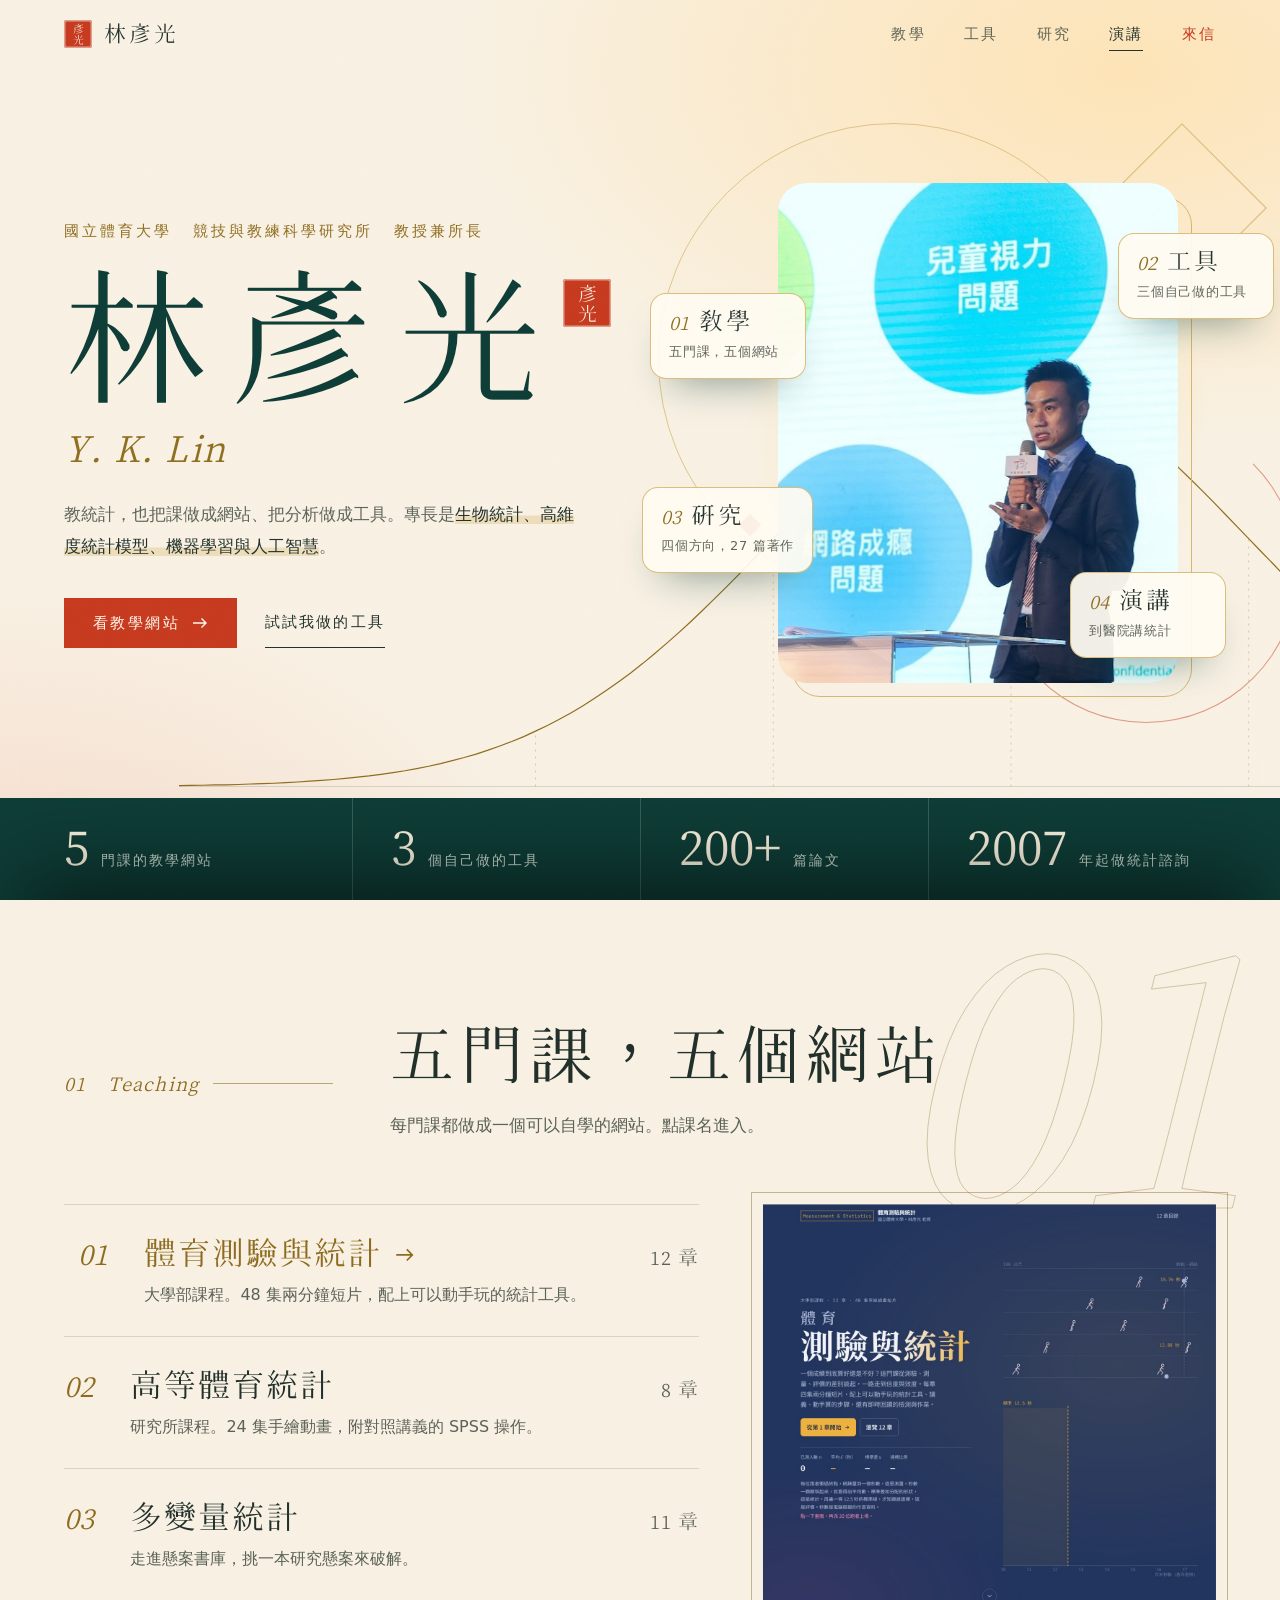
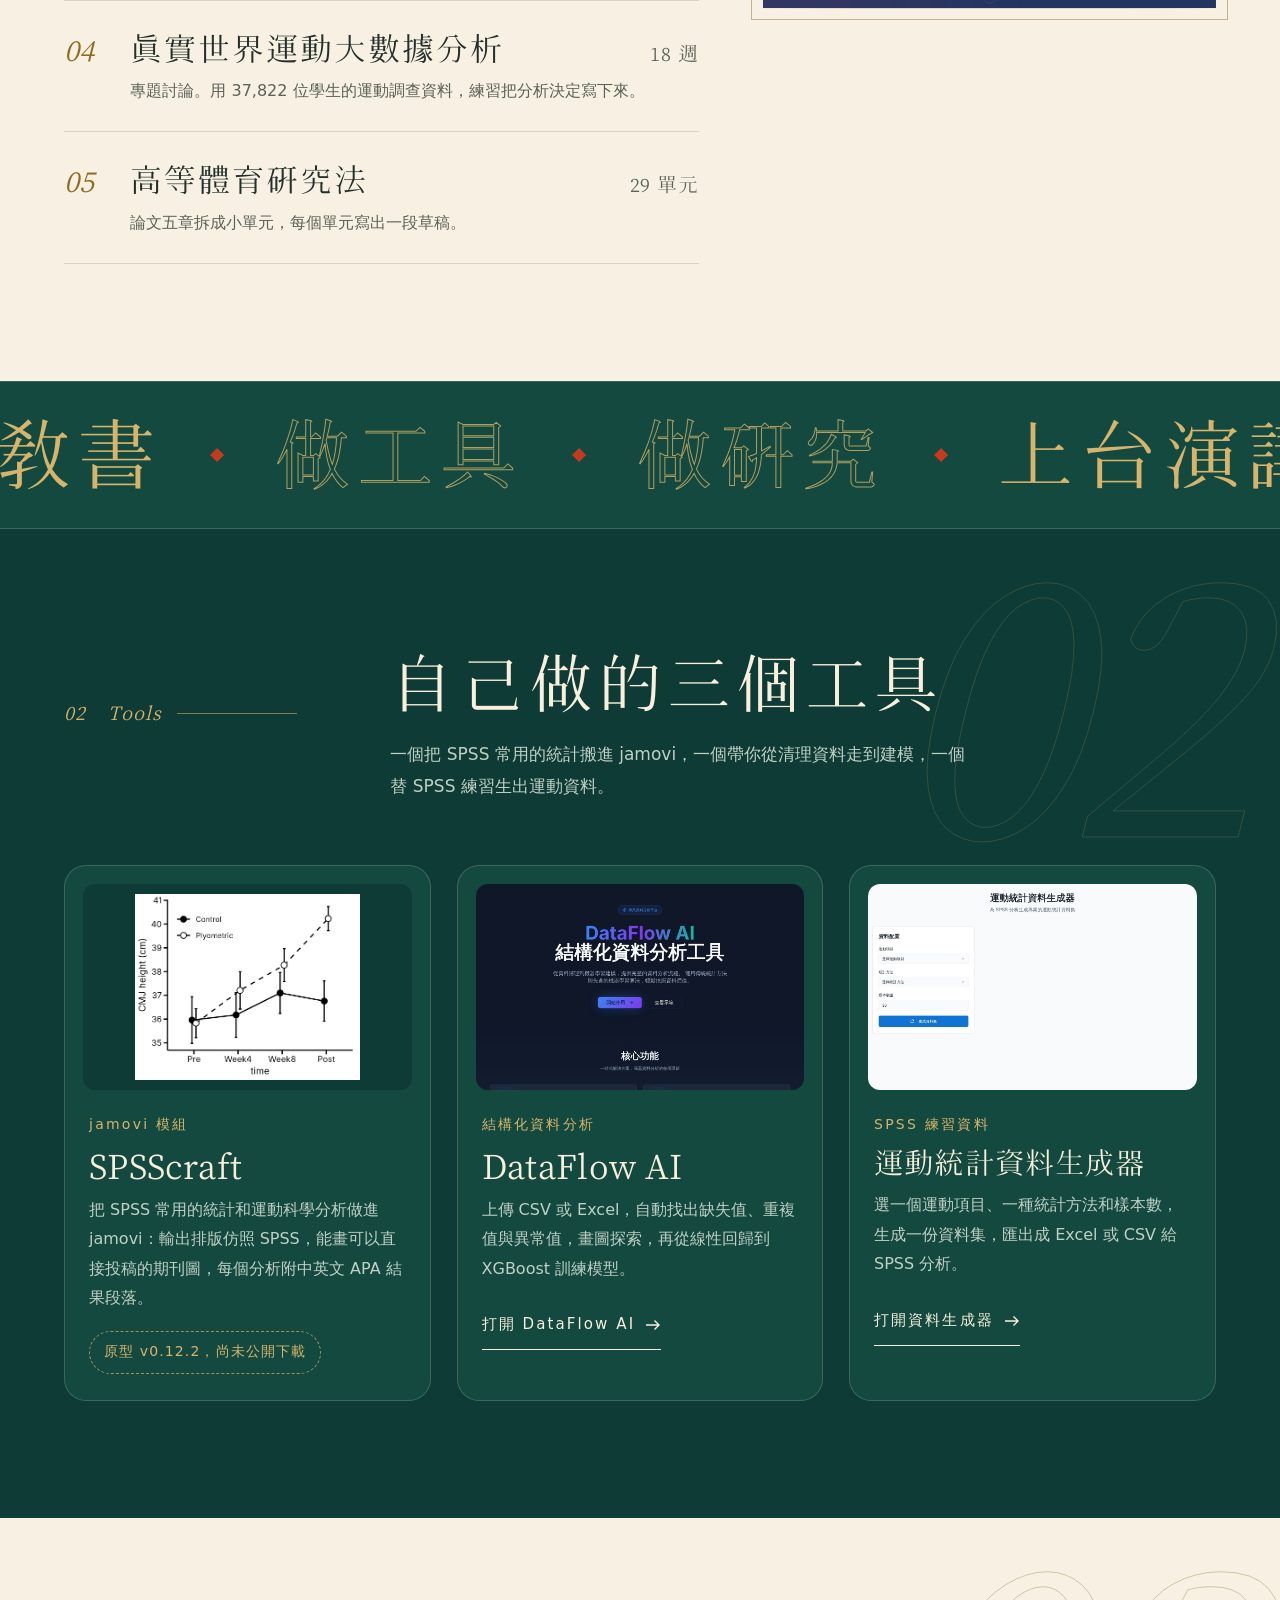
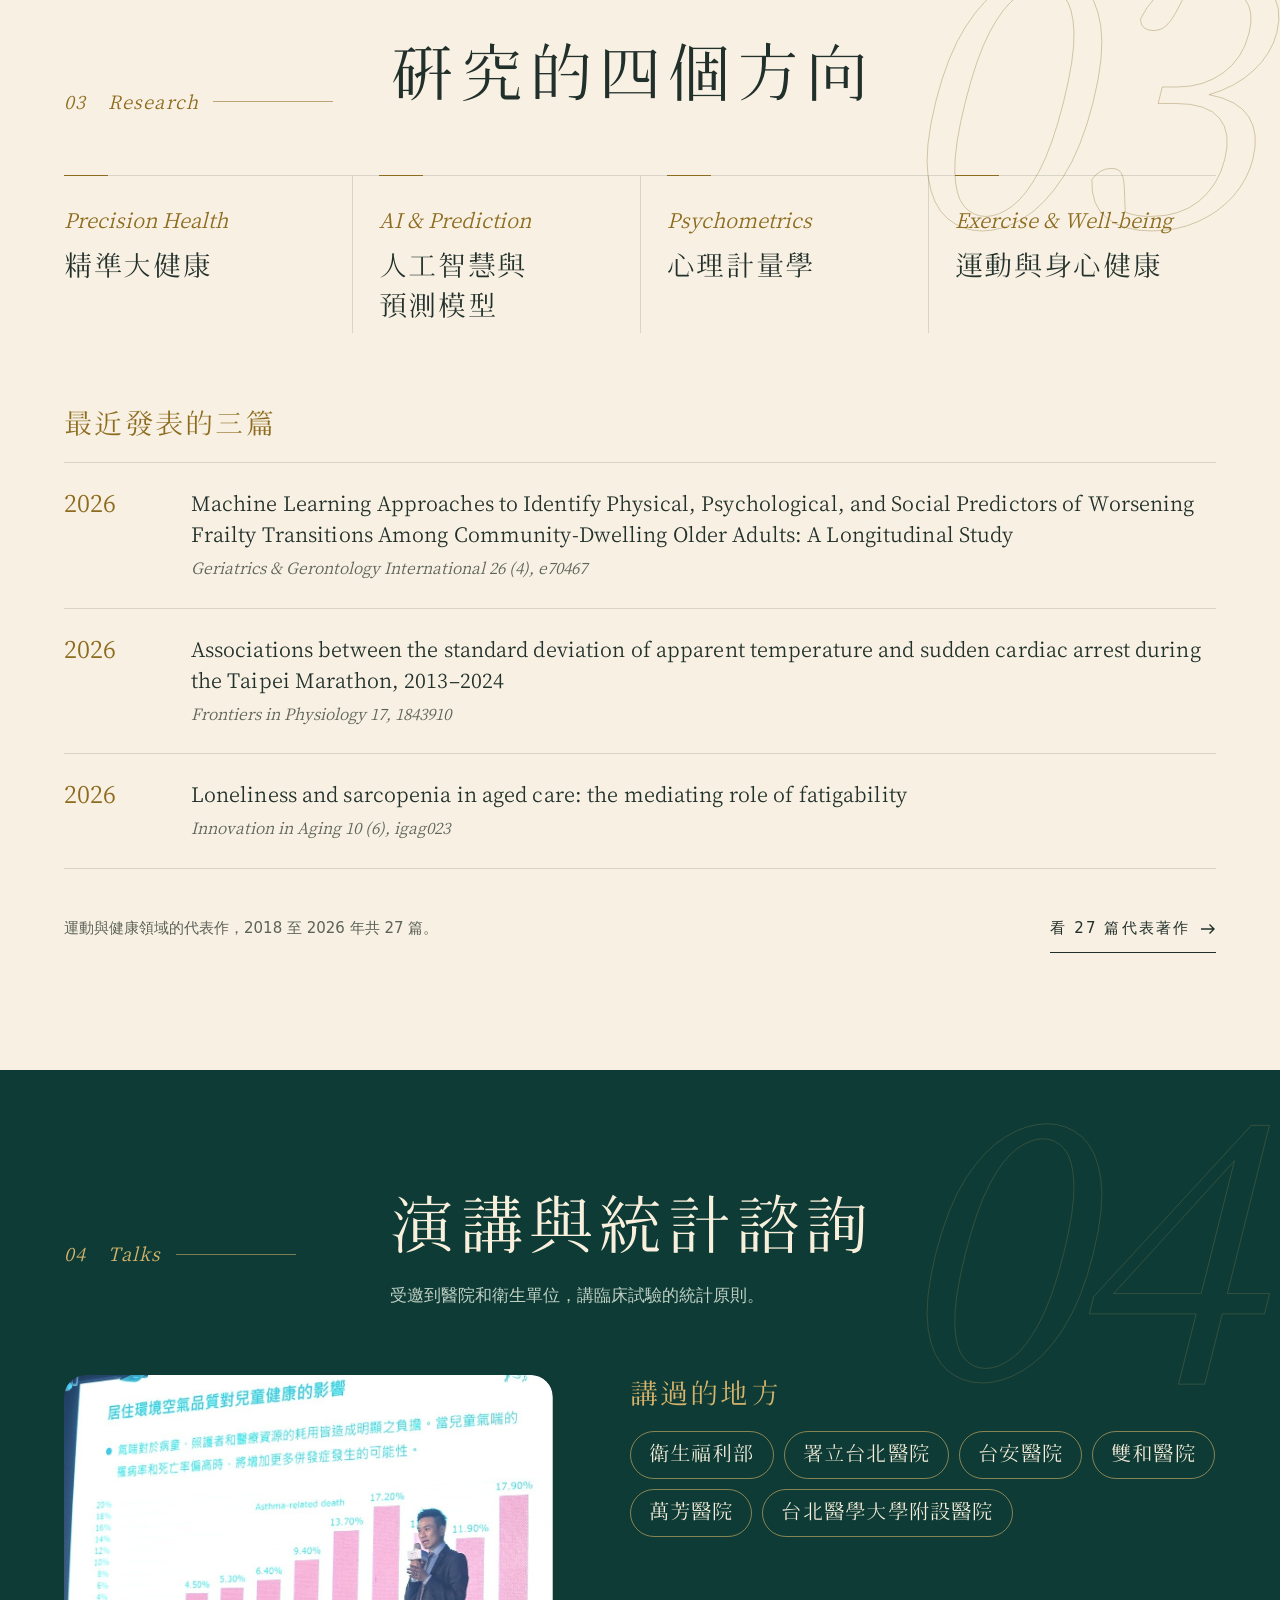
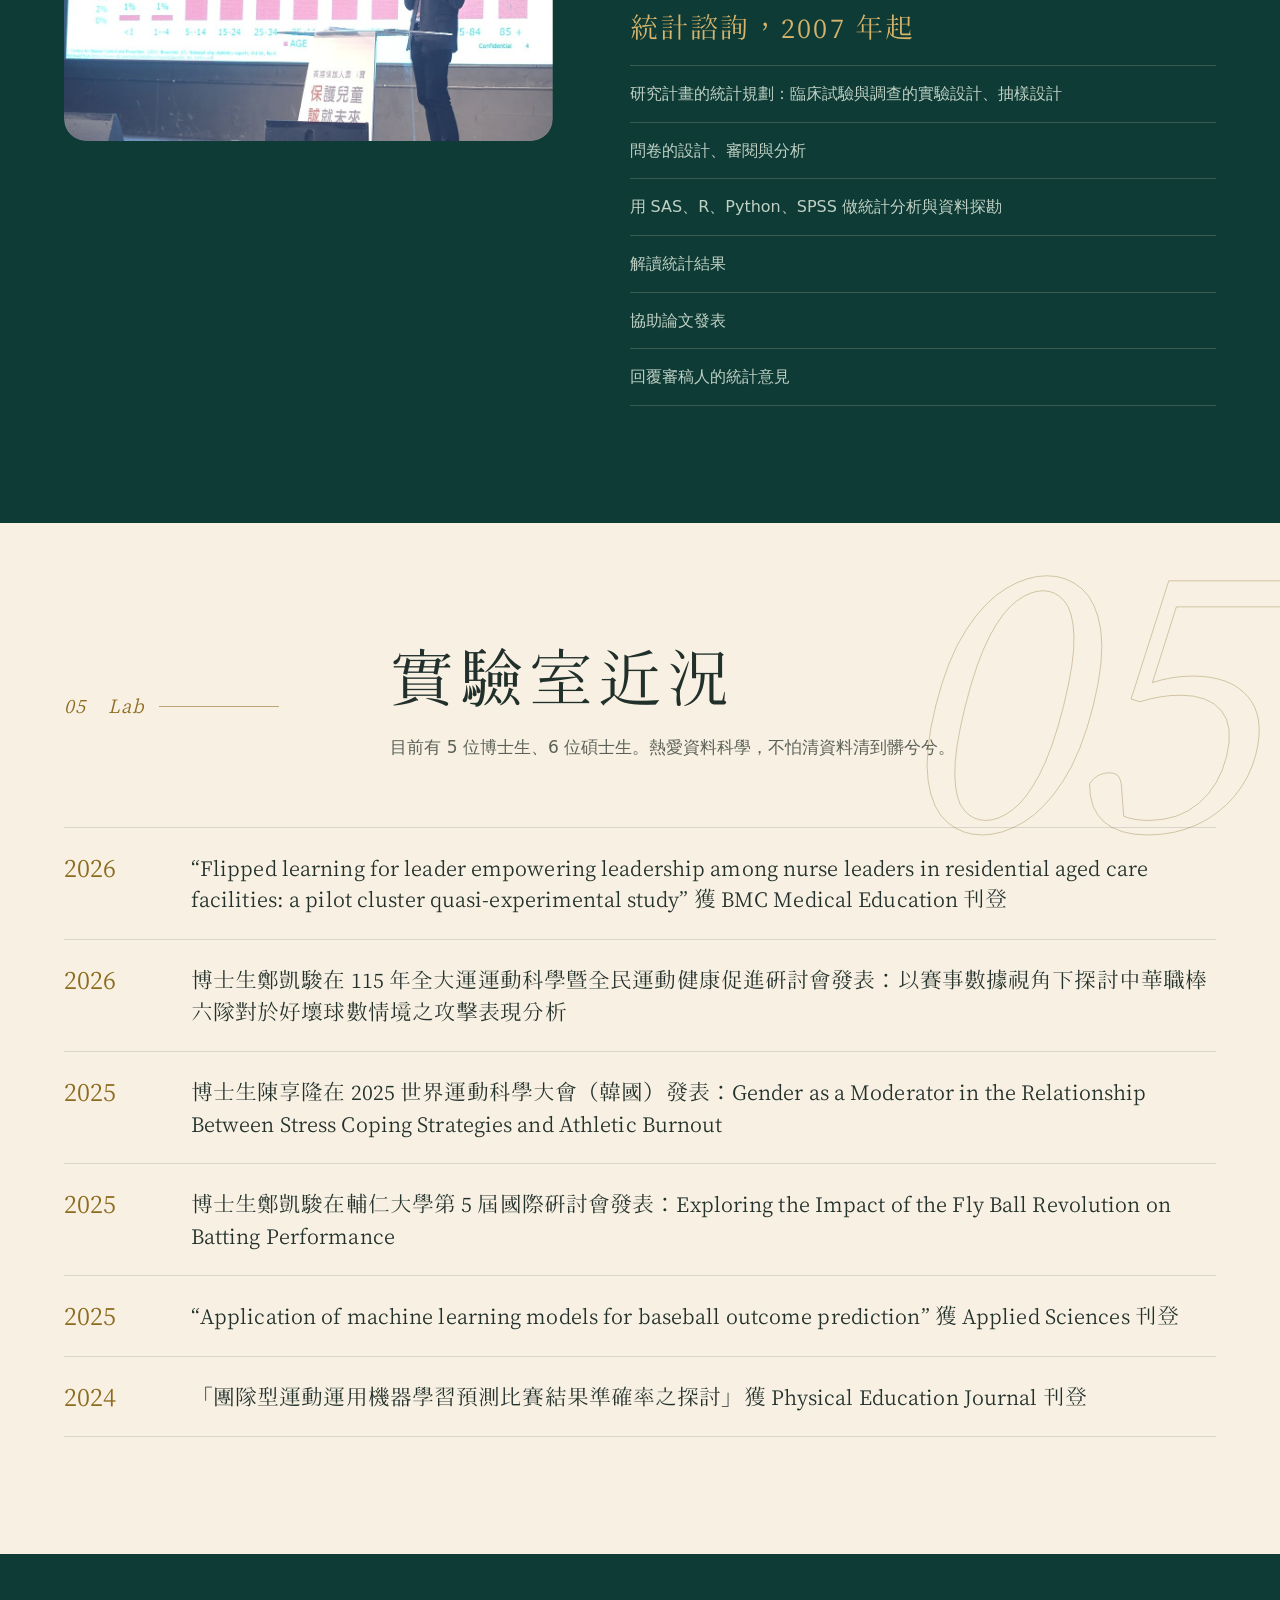
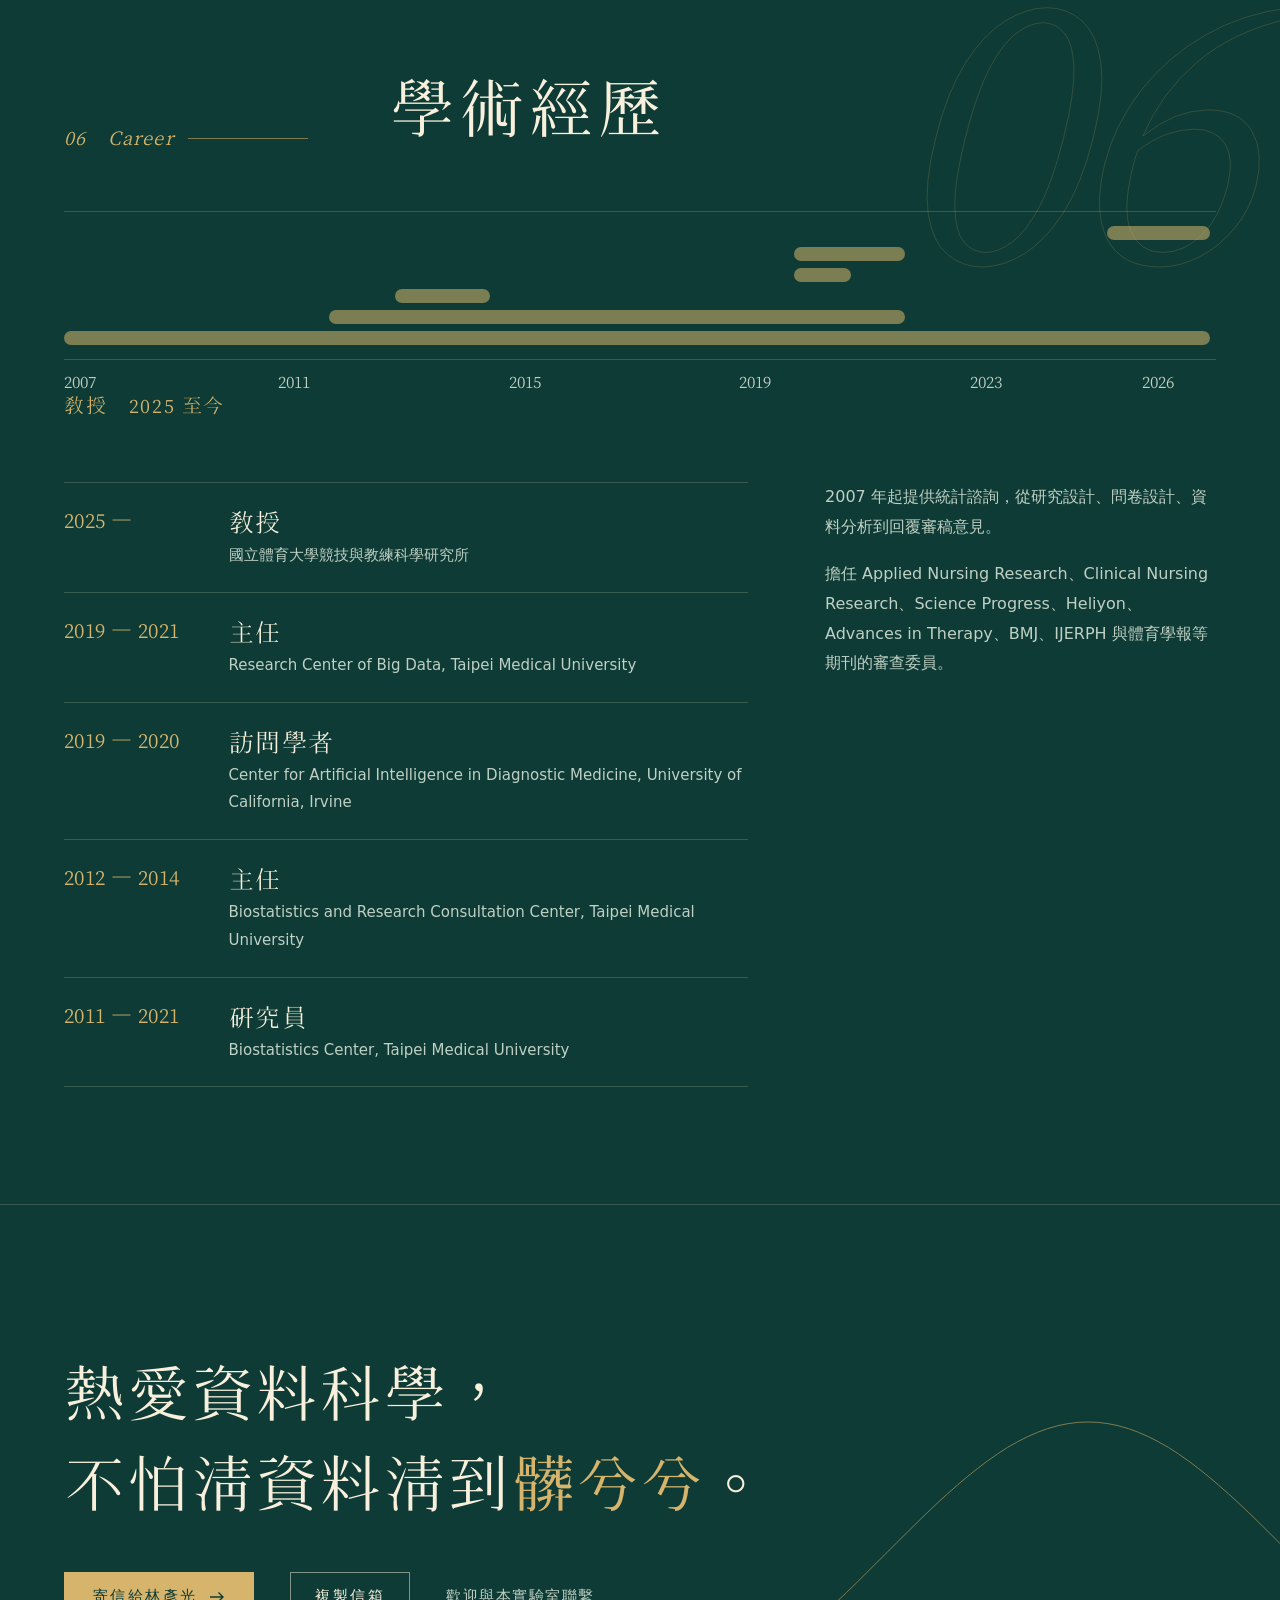
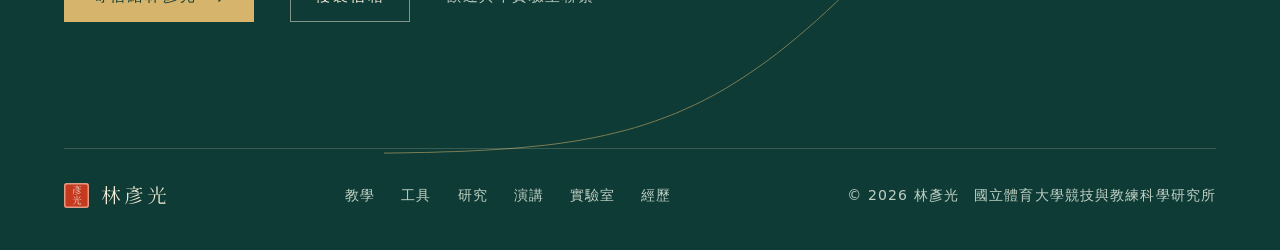
==== commit 7364b5c2: "工具區加入 SPSScraft（jamovi 模組），三個工具並列 Co-Authored-By: Claude Fable 5.2 <noreply@anthropic.com> Claude-Se" ====
--- a/index.html
+++ b/index.html
@@ -59,7 +59,7 @@
         </figure>
         <nav class="facets" aria-label="四個面向">
           <a class="facet facet--tl" href="#teaching" data-facet="tl" data-depth="44"><span class="facet__no">01</span><span class="facet__name">教學</span><span class="facet__note">五門課，五個網站</span></a>
-          <a class="facet facet--tr" href="#tools" data-facet="tr" data-depth="60"><span class="facet__no">02</span><span class="facet__name">工具</span><span class="facet__note">兩個資料工具</span></a>
+          <a class="facet facet--tr" href="#tools" data-facet="tr" data-depth="60"><span class="facet__no">02</span><span class="facet__name">工具</span><span class="facet__note">三個自己做的工具</span></a>
           <a class="facet facet--bl" href="#research" data-facet="bl" data-depth="66"><span class="facet__no">03</span><span class="facet__name">研究</span><span class="facet__note">四個方向，27 篇著作</span></a>
           <a class="facet facet--br" href="#talks" data-facet="br" data-depth="50"><span class="facet__no">04</span><span class="facet__name">演講</span><span class="facet__note">到醫院講統計</span></a>
         </nav>
@@ -68,7 +68,7 @@
     <div class="hero__facts">
       <ul class="wrap">
         <li><span class="num" data-count="5">5</span><span>門課的教學網站</span></li>
-        <li><span class="num" data-count="2">2</span><span>個自己做的工具</span></li>
+        <li><span class="num" data-count="3">3</span><span>個自己做的工具</span></li>
         <li><span class="num" data-count="200" data-suffix="+">200+</span><span>篇論文</span></li>
         <li><span class="num">2007</span><span>年起做統計諮詢</span></li>
       </ul>
@@ -150,10 +150,17 @@
     <div class="wrap">
       <div class="sec__head reveal">
         <p class="sec__no">02　Tools</p>
-        <h2 class="sec__title" id="tools-h"><span class="mask"><span>自己做的兩個工具</span></span></h2>
-        <p class="sec__note">一個帶你從清理資料走到建模，一個替 SPSS 練習生出運動資料。都可以直接打開來用。</p>
+        <h2 class="sec__title" id="tools-h"><span class="mask"><span>自己做的三個工具</span></span></h2>
+        <p class="sec__note">一個把 SPSS 常用的統計搬進 jamovi，一個帶你從清理資料走到建模，一個替 SPSS 練習生出運動資料。</p>
       </div>
       <div class="tools reveal" data-stagger>
+        <div class="tool tool--plain">
+          <span class="tool__shot tool__shot--fig"><img src="img/tool-spsscraft.png" width="1003" height="826" alt="SPSScraft 畫的期刊圖：控制組與增強式訓練組在四個時間點的垂直跳高度，附誤差線" loading="lazy"></span>
+          <span class="tool__kind">jamovi 模組</span>
+          <span class="tool__name" lang="en">SPSScraft</span>
+          <span class="tool__desc">把 SPSS 常用的統計和運動科學分析做進 jamovi：輸出排版仿照 SPSS，能畫可以直接投稿的期刊圖，每個分析附中英文 APA 結果段落。</span>
+          <span class="tool__state">原型 v0.12.2，尚未公開下載</span>
+        </div>
         <a class="tool" href="https://analyze-deck-tool.lovable.app/">
           <span class="tool__shot"><img src="img/tool-deck.jpg" width="1256" height="785" alt="DataFlow AI 首頁，列出資料上傳、資料清理、視覺化分析與機器學習四項功能" loading="lazy"></span>
           <span class="tool__kind">結構化資料分析</span>
--- a/style.css
+++ b/style.css
@@ -231,7 +231,7 @@
 .plate::before { content: ""; position: absolute; inset: -12px; border: 1px solid rgba(134, 105, 42, 0.45); pointer-events: none; }
 
 /* ---------- 工具 ---------- */
-.tools { display: grid; grid-template-columns: repeat(2, minmax(0, 1fr)); gap: clamp(20px, 3vw, 44px); }
+.tools { display: grid; grid-template-columns: repeat(3, minmax(0, 1fr)); gap: clamp(16px, 2vw, 28px); }
 .tool {
   display: grid; align-content: start; row-gap: 8px; padding: 18px 18px 26px; text-decoration: none; color: var(--ivory);
   background: var(--ink-2); border: 1px solid var(--ink-line); border-radius: 22px;
@@ -239,12 +239,17 @@
 }
 .tool:hover, .tool:focus-visible { translate: 0 -6px; border-color: var(--gold); box-shadow: 0 34px 60px -34px rgba(0, 0, 0, 0.7); }
 .tool:active { translate: 0 -2px; }
+.tool--plain:hover { translate: none; border-color: var(--ink-line); box-shadow: none; }
+.tool__shot--fig { background: #fff; }
+.tool .tool__shot--fig img { object-fit: contain; object-position: 50% 50%; padding: 10px; }
+.tool--plain:hover .tool__shot img { transform: none; }
+.tool__state { justify-self: start; margin: 10px 6px 0; padding: 7px 14px 8px; border: 1px dashed rgba(214, 180, 108, 0.7); border-radius: 999px; font-size: 14px; letter-spacing: 0.08em; color: var(--gold); }
 .tool__shot { display: block; aspect-ratio: 1256 / 785; overflow: hidden; border-radius: 12px; margin-bottom: 14px; background: var(--ink); }
 .tool__shot img { width: 100%; height: 100%; object-fit: cover; object-position: 50% 0; transition: transform 600ms var(--ease); }
 .tool:hover .tool__shot img, .tool:focus-visible .tool__shot img { transform: scale(1.04); }
 .tool__kind { padding: 0 6px; font-size: 14px; letter-spacing: 0.16em; color: var(--gold); }
-.tool__name { padding: 0 6px; font: 400 clamp(28px, 3vw, 40px)/1.25 var(--serif-tc); letter-spacing: 0.04em; }
-.tool__name:lang(en) { font: 500 clamp(32px, 3.4vw, 46px)/1.15 var(--serif); letter-spacing: 0.01em; }
+.tool__name { padding: 0 6px; font: 400 clamp(24px, 2.3vw, 32px)/1.25 var(--serif-tc); letter-spacing: 0.04em; }
+.tool__name:lang(en) { font: 500 clamp(30px, 2.8vw, 40px)/1.15 var(--serif); letter-spacing: 0.01em; }
 .tool__desc { padding: 0 6px; color: var(--ivory-dim); font-size: 16px; max-width: 30em; }
 .tool .textlink { justify-self: start; margin: 10px 6px 0; color: var(--ivory); }
 .tool:hover .textlink, .tool:focus-visible .textlink { color: var(--gold); gap: 16px; }
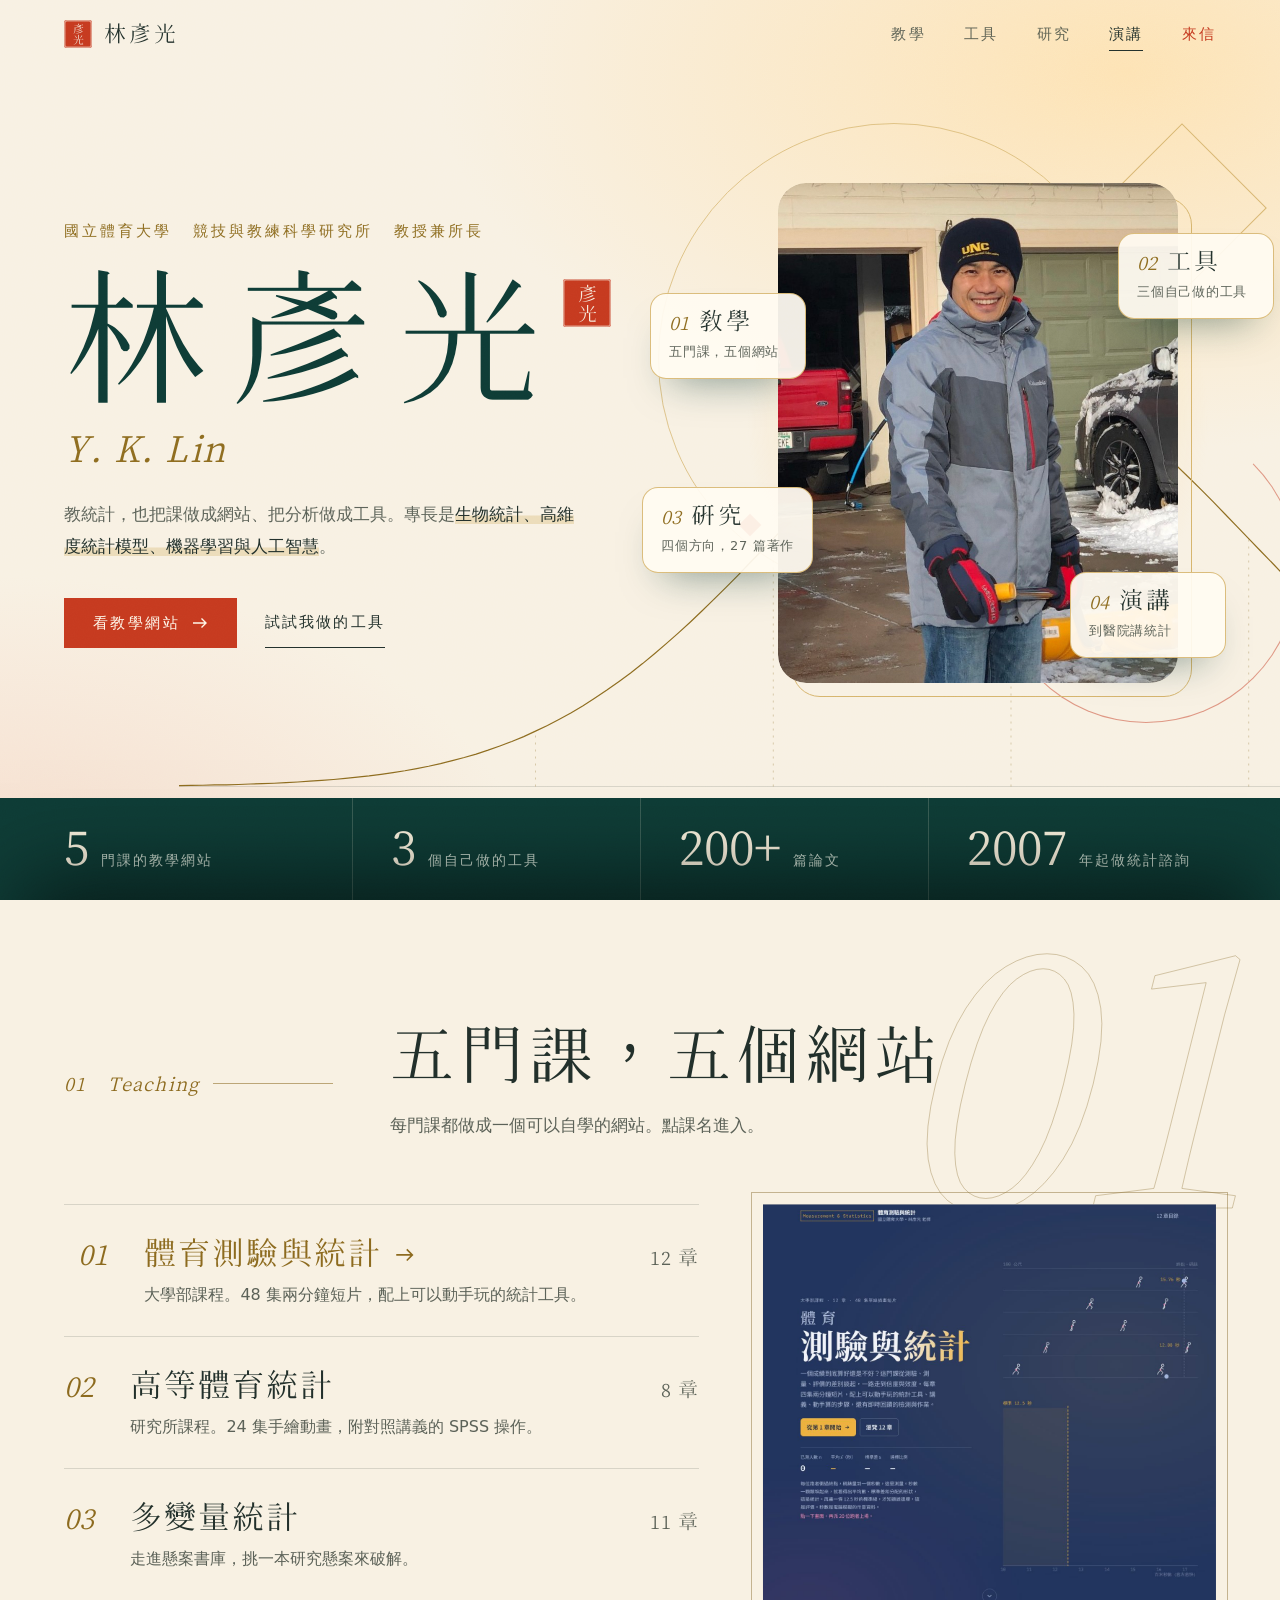
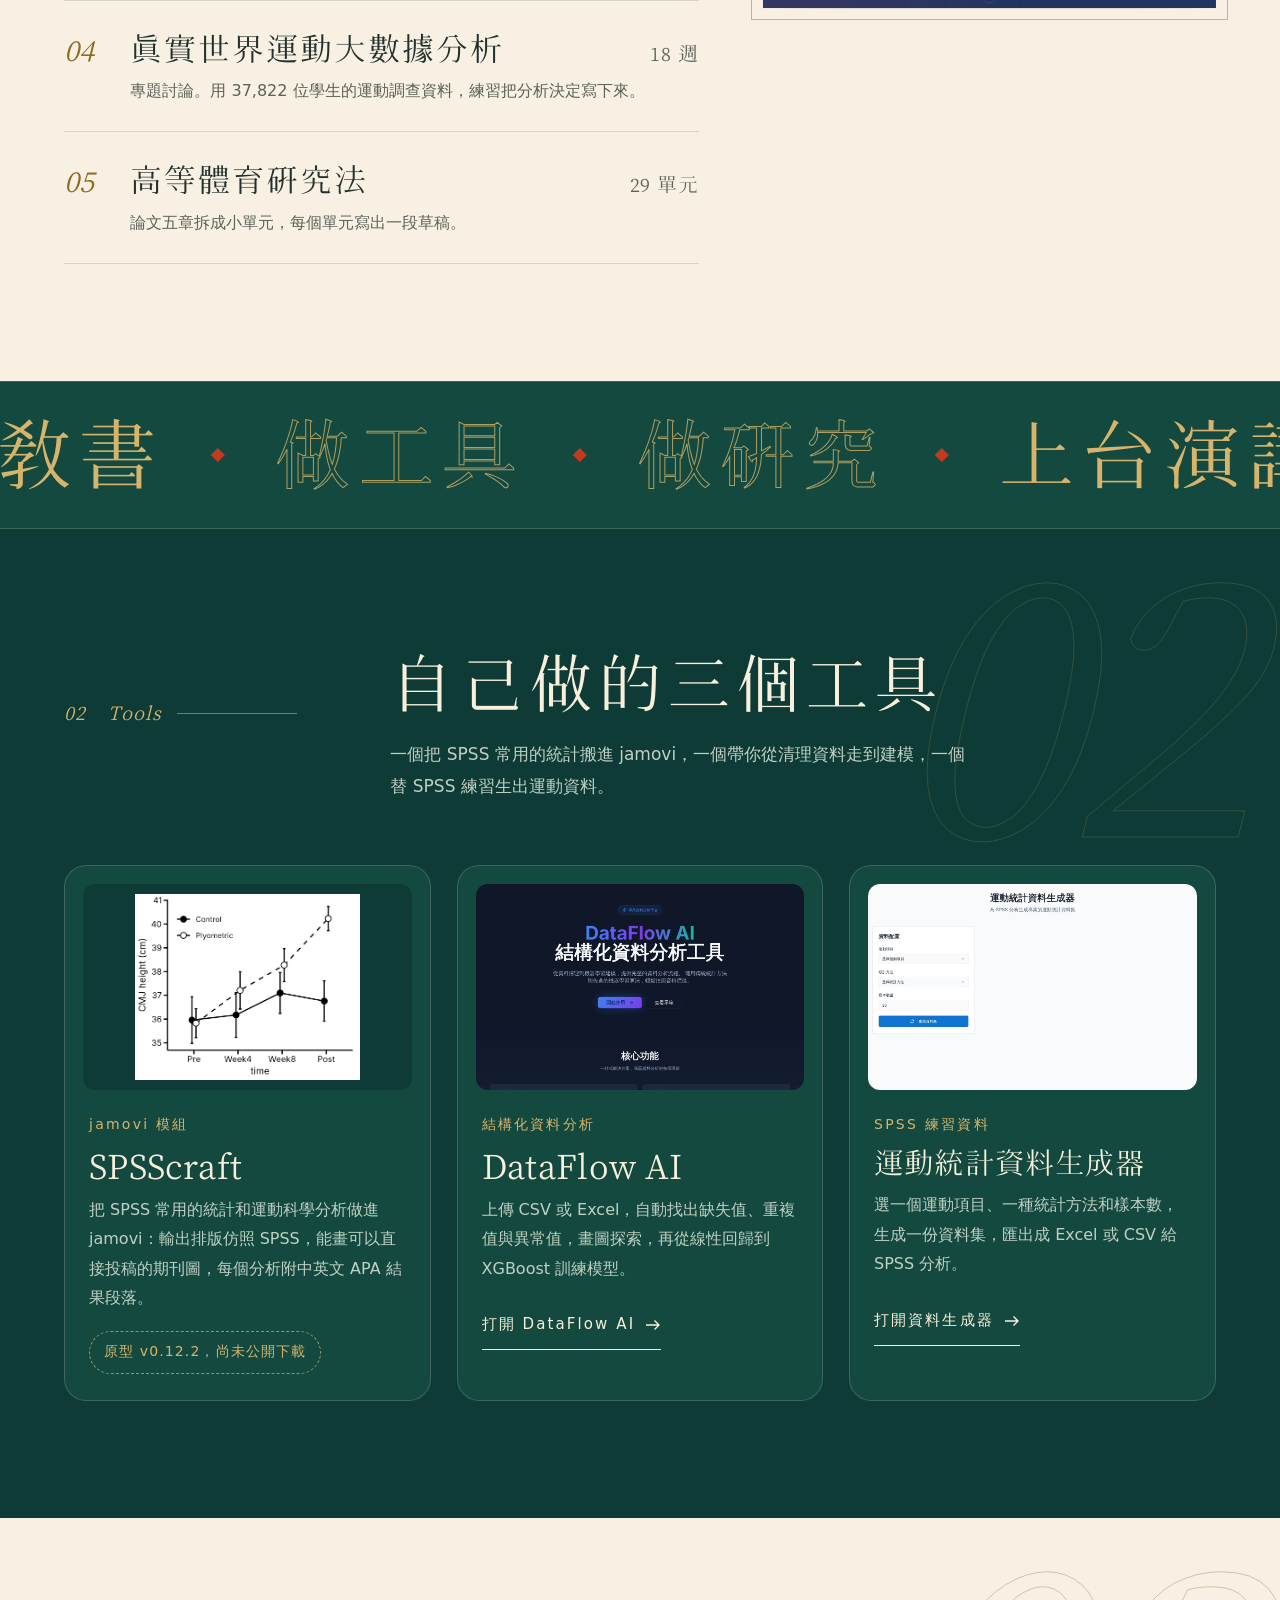
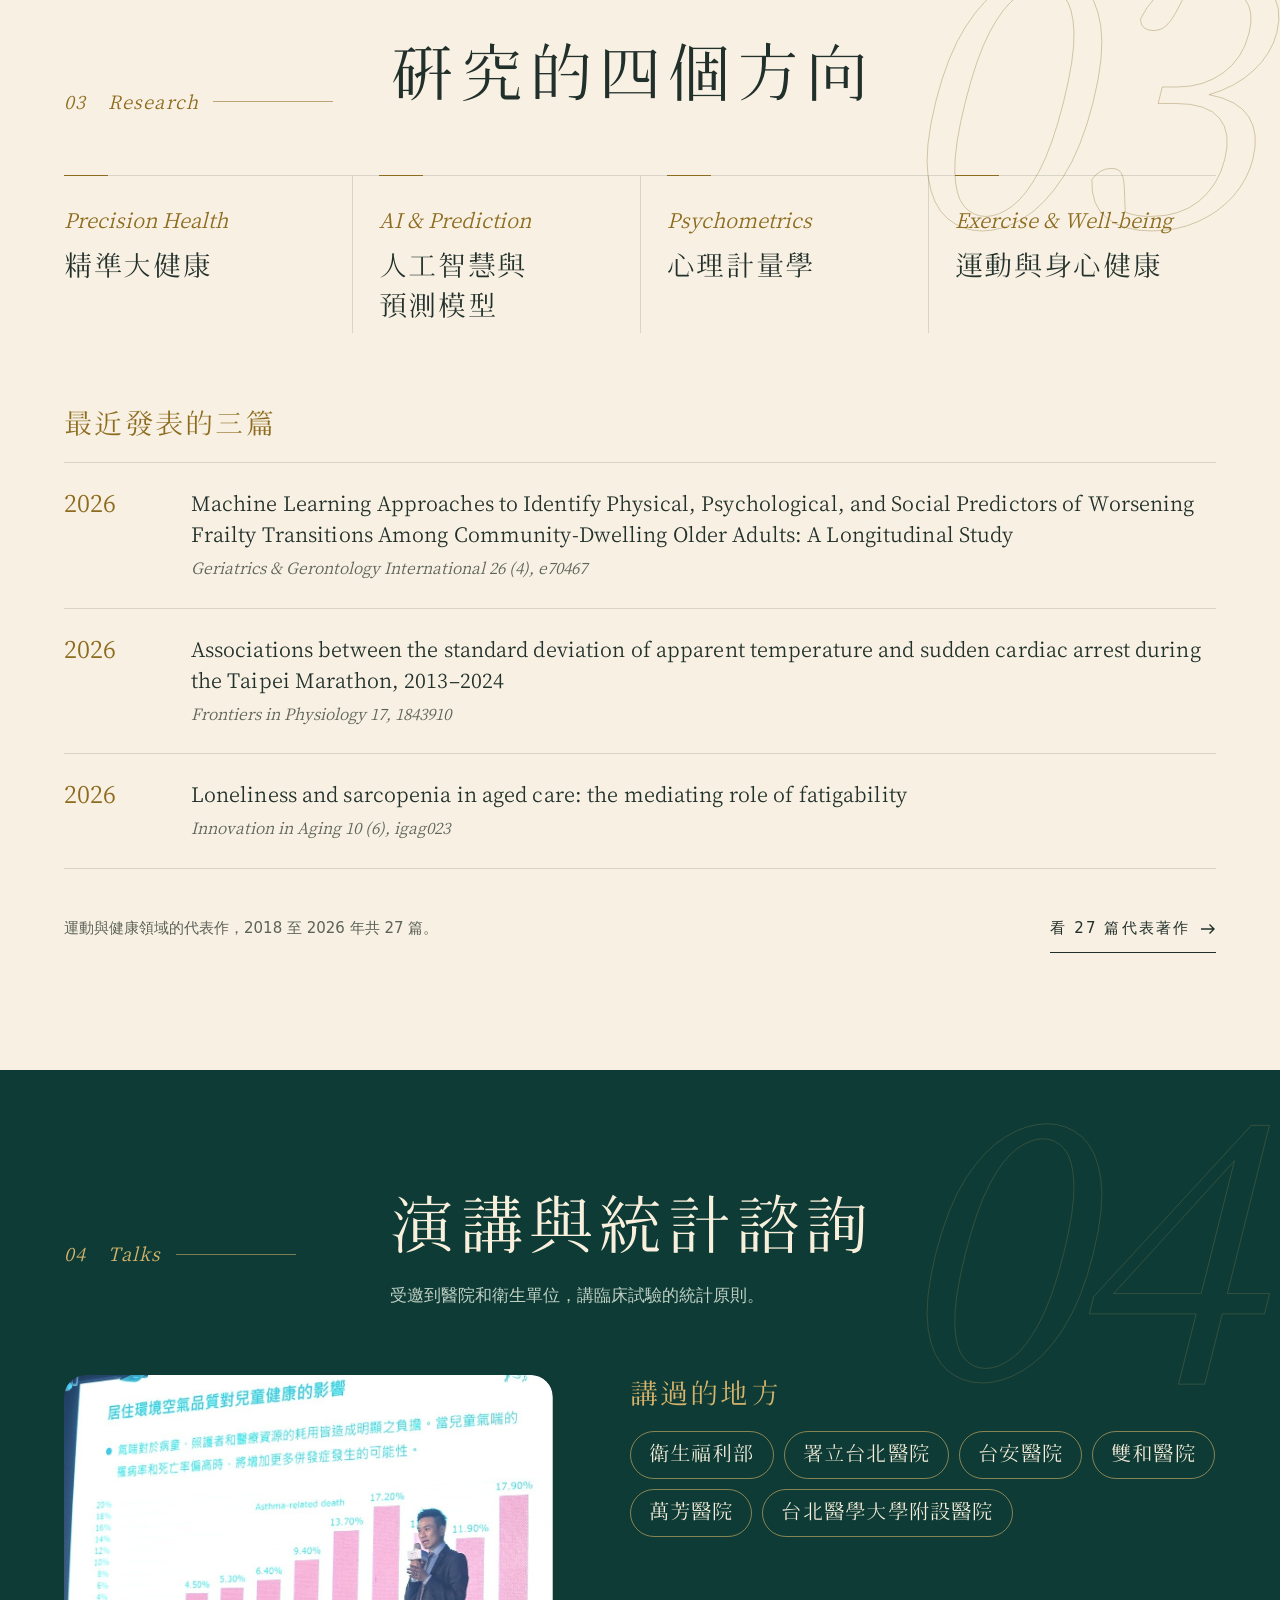
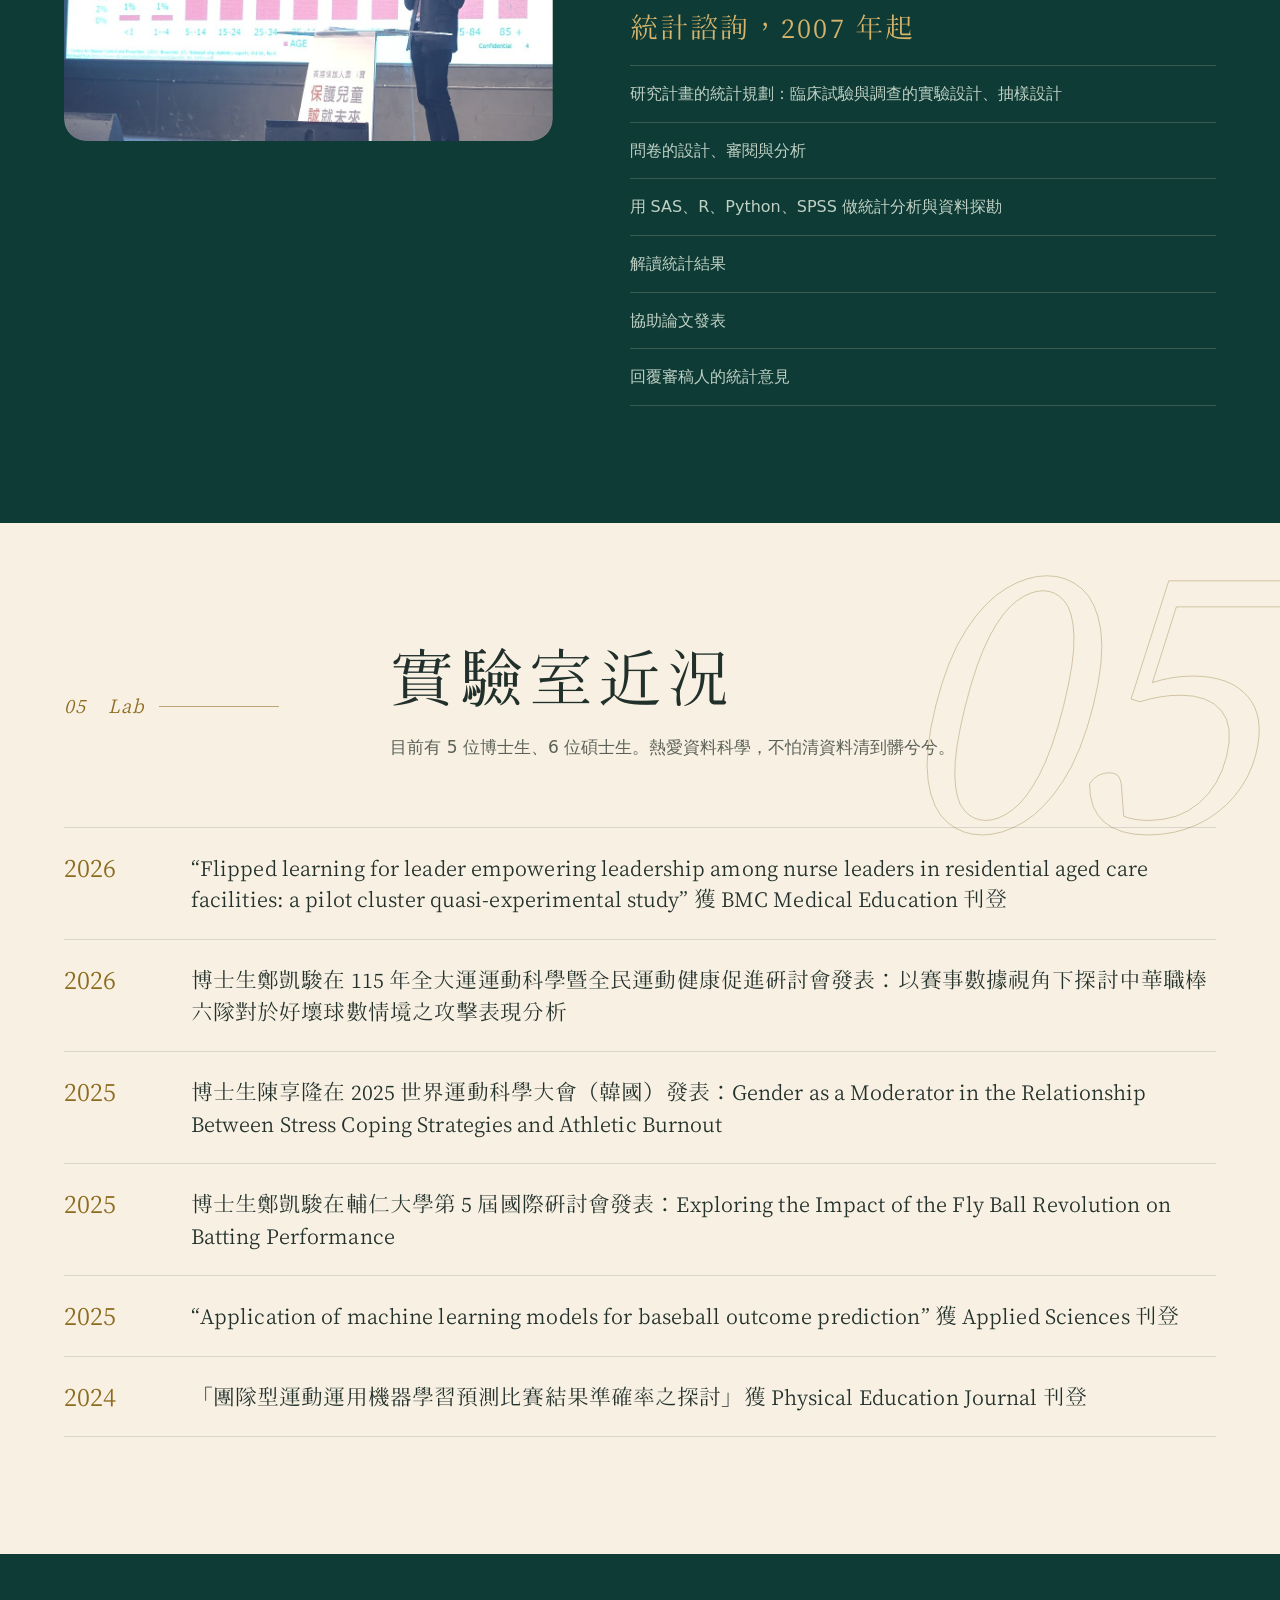
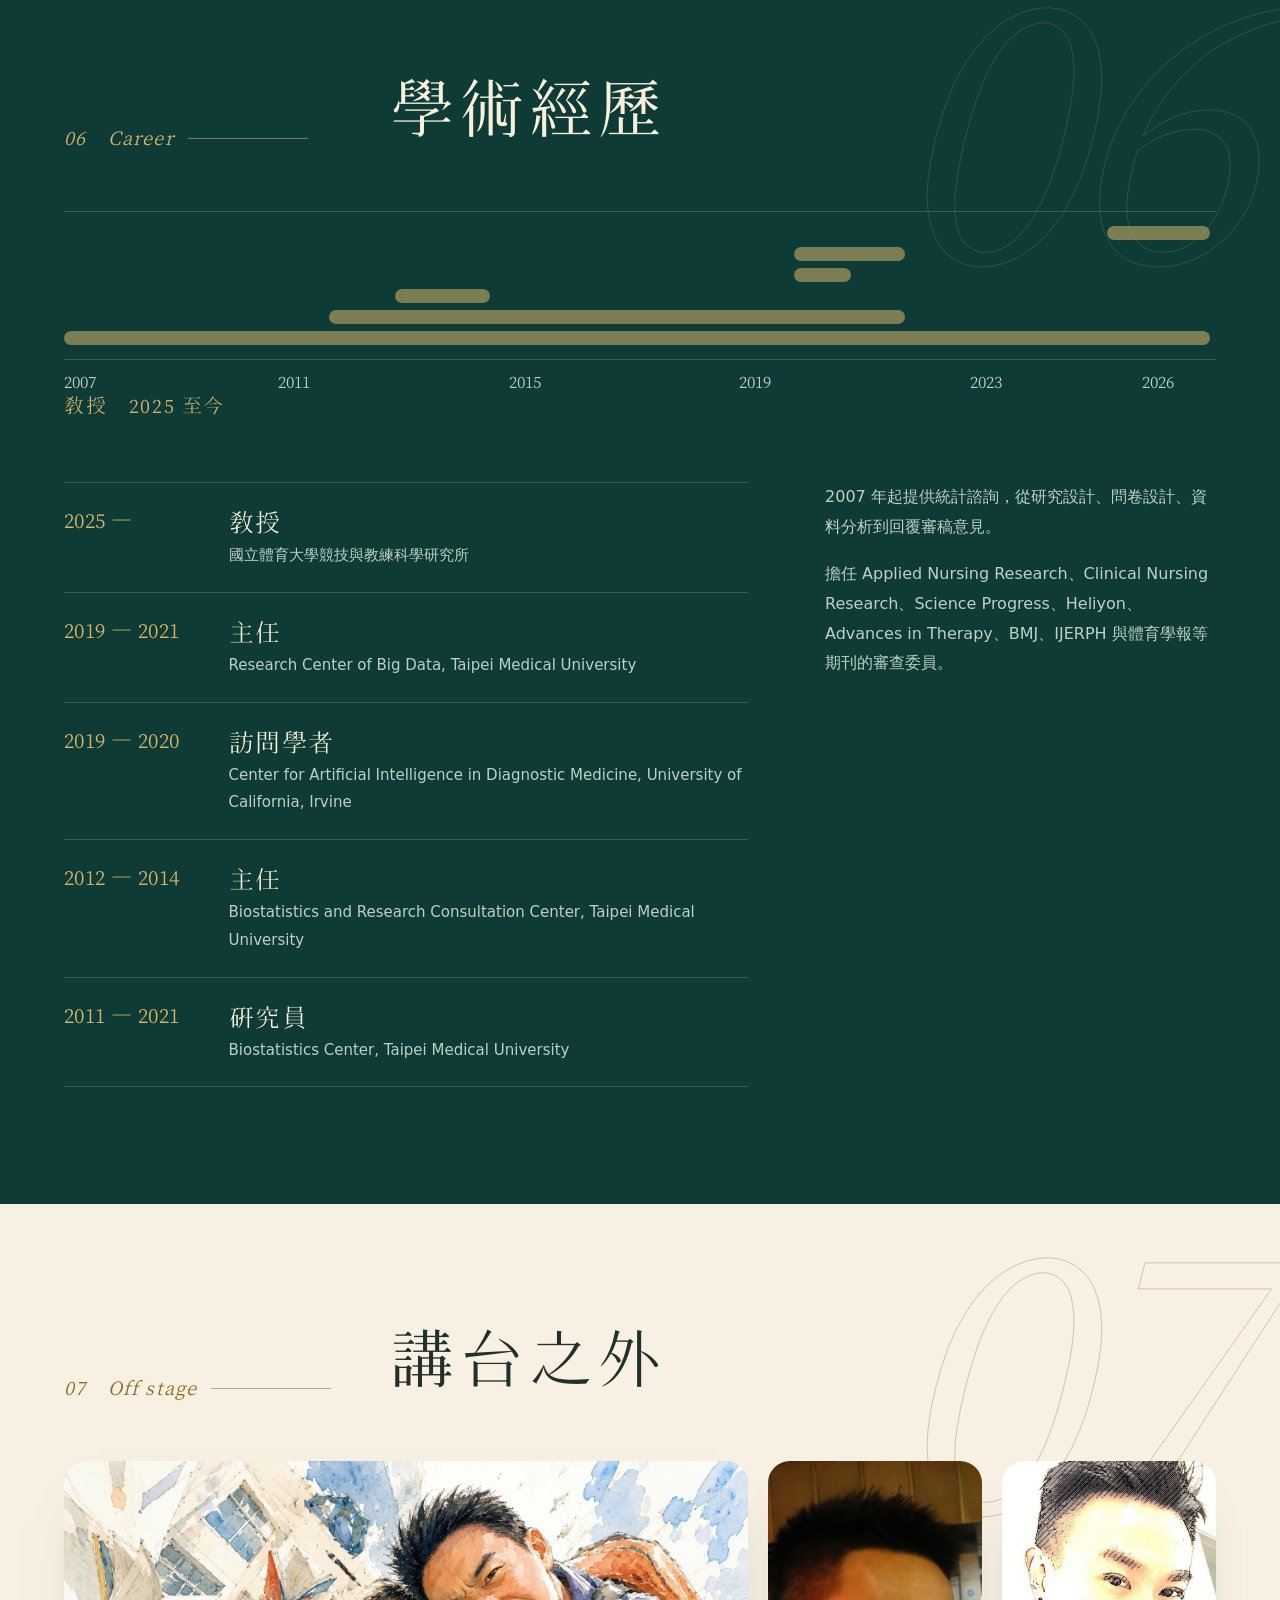
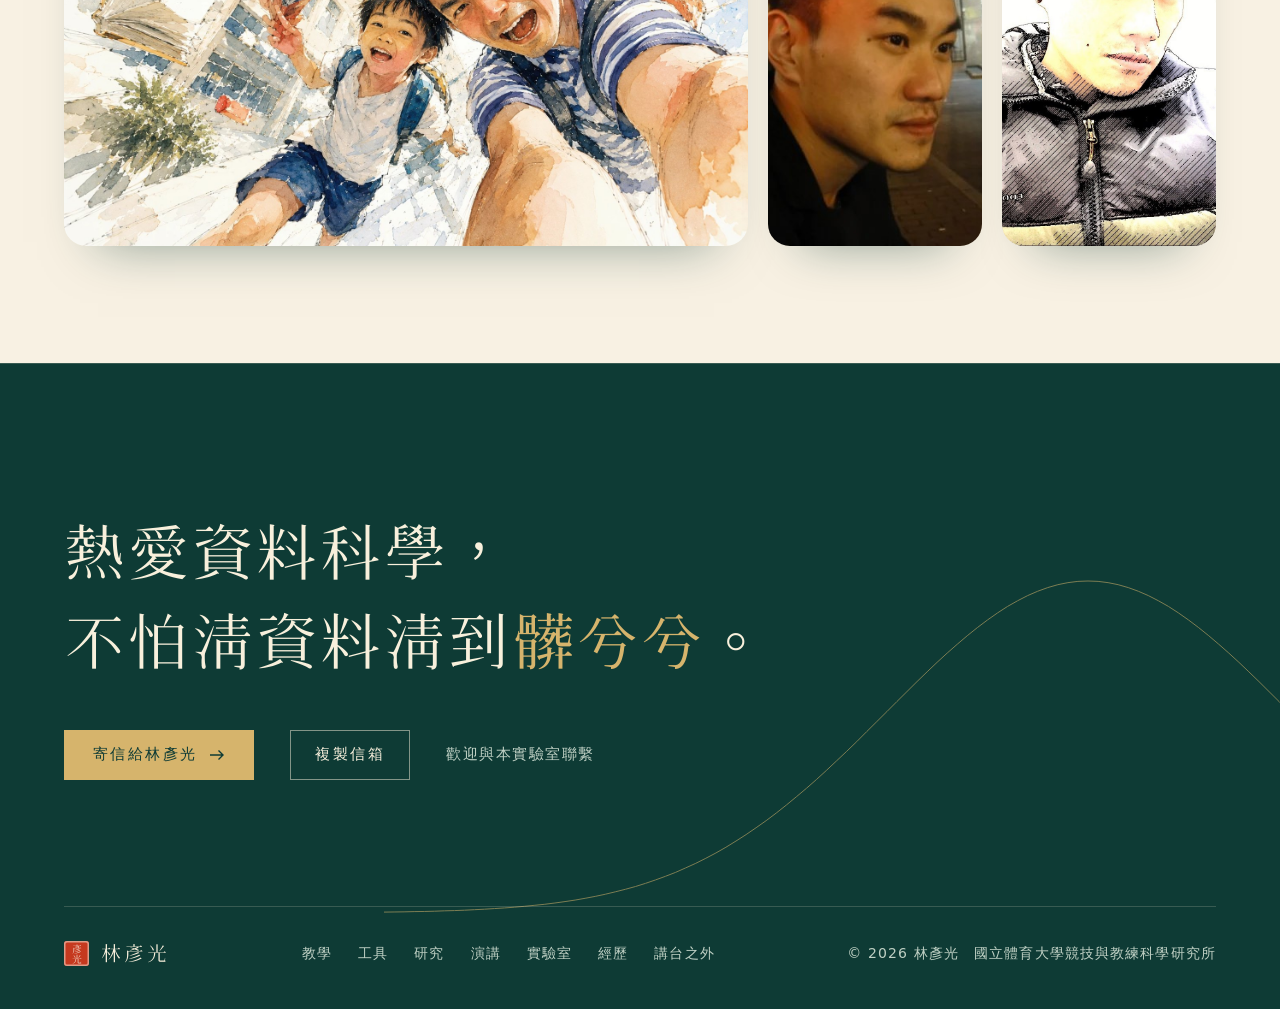
==== commit 153a7c7a: "首屏換成本人的生活照，新增「講台之外」照片區 Co-Authored-By: Claude Fable 5.2 <noreply@anthropic.com> Claude-Session: http" ====
--- a/index.html
+++ b/index.html
@@ -55,7 +55,7 @@
         <span class="halo halo--diamond" data-depth="70" aria-hidden="true"></span>
         <span class="halo halo--dot" data-depth="96" aria-hidden="true"></span>
         <figure class="portrait">
-          <div class="portrait__frame"><img src="img/talk-stage.jpg" width="1305" height="898" alt="林彥光手持麥克風演講，身後投影幕上是彩色的圓形圖表" fetchpriority="high"></div>
+          <div class="portrait__frame"><img src="img/portrait-snow.jpg" width="780" height="975" alt="林彥光戴著毛帽、穿灰色雪衣，拿著黃色雪鏟對鏡頭笑" fetchpriority="high"></div>
         </figure>
         <nav class="facets" aria-label="四個面向">
           <a class="facet facet--tl" href="#teaching" data-facet="tl" data-depth="44"><span class="facet__no">01</span><span class="facet__name">教學</span><span class="facet__note">五門課，五個網站</span></a>
@@ -290,6 +290,19 @@
       </div>
     </div>
   </section>
+  <section class="sec sec--paper" id="life" data-no="07" aria-labelledby="life-h">
+    <div class="wrap">
+      <div class="sec__head reveal">
+        <p class="sec__no">07　Off stage</p>
+        <h2 class="sec__title" id="life-h"><span class="mask"><span>講台之外</span></span></h2>
+      </div>
+      <div class="life reveal" data-stagger>
+        <figure class="life__item life__item--wide"><img src="img/life-watercolor.jpg" width="1600" height="900" alt="水彩畫：林彥光和一個背書包的孩子在校門口自拍，兩人都在笑，書本飛在半空" loading="lazy"></figure>
+        <figure class="life__item"><img src="img/life-night.jpg" width="640" height="480" alt="林彥光夜裡在街邊的側臉" loading="lazy"></figure>
+        <figure class="life__item"><img src="img/life-sketch.jpg" width="960" height="1110" alt="素描風格的自拍：林彥光穿羽絨外套，頭髮翹起" loading="lazy"></figure>
+      </div>
+    </div>
+  </section>
 </main>
 
 <footer class="contact" id="contact">
@@ -305,7 +318,7 @@
     <div class="foot">
       <span class="foot__brand"><span class="seal" aria-hidden="true">彥光</span>林彥光</span>
       <nav aria-label="頁尾">
-        <a href="#teaching">教學</a><a href="#tools">工具</a><a href="#research">研究</a><a href="#talks">演講</a><a href="#lab">實驗室</a><a href="#career">經歷</a>
+        <a href="#teaching">教學</a><a href="#tools">工具</a><a href="#research">研究</a><a href="#talks">演講</a><a href="#lab">實驗室</a><a href="#career">經歷</a><a href="#life">講台之外</a>
       </nav>
       <span>&copy; 2026 林彥光　國立體育大學競技與教練科學研究所</span>
     </div>
--- a/style.css
+++ b/style.css
@@ -170,7 +170,7 @@
 .js .facet--tl { animation-delay: 1.5s; } .js .facet--tr { animation-delay: 1.62s; } .js .facet--bl { animation-delay: 1.74s; } .js .facet--br { animation-delay: 1.86s; }
 .js .halo { animation: fadein 1.4s var(--ease) 0.9s both; }
 .portrait__frame { aspect-ratio: 4 / 5; overflow: hidden; border-radius: 28px; background: var(--paper-2); box-shadow: 0 40px 70px -40px rgba(14, 59, 53, 0.55); }
-.portrait__frame img { width: 100%; height: 124%; object-fit: cover; object-position: 88% 0; }
+.portrait__frame img { width: 100%; height: 100%; object-fit: cover; object-position: 50% 30%; }
 .portrait::before {
   content: ""; position: absolute; inset: 14px -14px -14px 14px; border: 1.5px solid var(--gold); border-radius: 28px; pointer-events: none; z-index: -1;
 }
@@ -378,6 +378,15 @@
 .copybtn:disabled { opacity: 0.5; cursor: default; }
 .copybtn.is-done { background: var(--ivory); border-color: var(--ivory); color: var(--ink); }
 .copybtn__status { font: 400 17px/1.4 var(--sans); letter-spacing: 0.04em; color: var(--gold); user-select: all; }
+
+/* ---------- 講台之外 ---------- */
+.life { display: grid; grid-template-columns: minmax(0, 16fr) minmax(0, 5fr) minmax(0, 5fr); gap: clamp(12px, 1.6vw, 22px); }
+.life__item { overflow: hidden; border-radius: 22px; background: var(--paper-2); box-shadow: 0 30px 50px -34px rgba(14, 59, 53, 0.5); }
+.life__item--wide { aspect-ratio: 16 / 9; }
+.life__item img { width: 100%; height: 100%; object-fit: cover; transition: transform 700ms var(--ease); }
+.life__item:nth-child(2) img { object-position: 52% 50%; }
+.life__item:nth-child(3) img { object-position: 45% 30%; }
+.life__item:hover img { transform: scale(1.04); }
 
 /* ---------- 聯絡 ---------- */
 .contact { position: relative; z-index: 1; background: var(--ink); color: var(--ivory); border-top: 1px solid var(--ink-line); padding-block: clamp(90px, 16vh, 170px) 0; overflow: hidden; }
@@ -420,6 +429,9 @@
   .course__thumb { display: block; grid-column: 2 / -1; margin-top: 16px; aspect-ratio: 16 / 10; overflow: hidden; }
   .course__thumb img { width: 100%; height: 100%; object-fit: cover; object-position: 50% 0; }
   .tools, .talks { grid-template-columns: minmax(0, 1fr); row-gap: 28px; }
+  .life { grid-template-columns: repeat(2, minmax(0, 1fr)); }
+  .life__item--wide { grid-column: 1 / -1; }
+  .life__item:not(.life__item--wide) { aspect-ratio: 3 / 4; }
   .hero__facts ul { grid-template-columns: repeat(2, 1fr); }
   .hero__facts li:nth-child(3) { padding-left: 0; border-left: 0; }
   .hero__facts li:nth-child(n + 3) { border-top: 1px solid var(--ink-line); }
@@ -551,7 +563,7 @@
   .band__track { animation: none !important; }
   .js .tl.reveal .tl__bar { transform: none !important; opacity: 1 !important; }
   .js .talks__photo.reveal { clip-path: none !important; }
-  .tool, .tool__shot img { transition: none; }
+  .tool, .tool__shot img, .life__item img { transition: none; }
   ::view-transition-old(publist), ::view-transition-new(publist) { animation: none; }
   ::view-transition-old(root), ::view-transition-new(root) { animation: none; }
 }
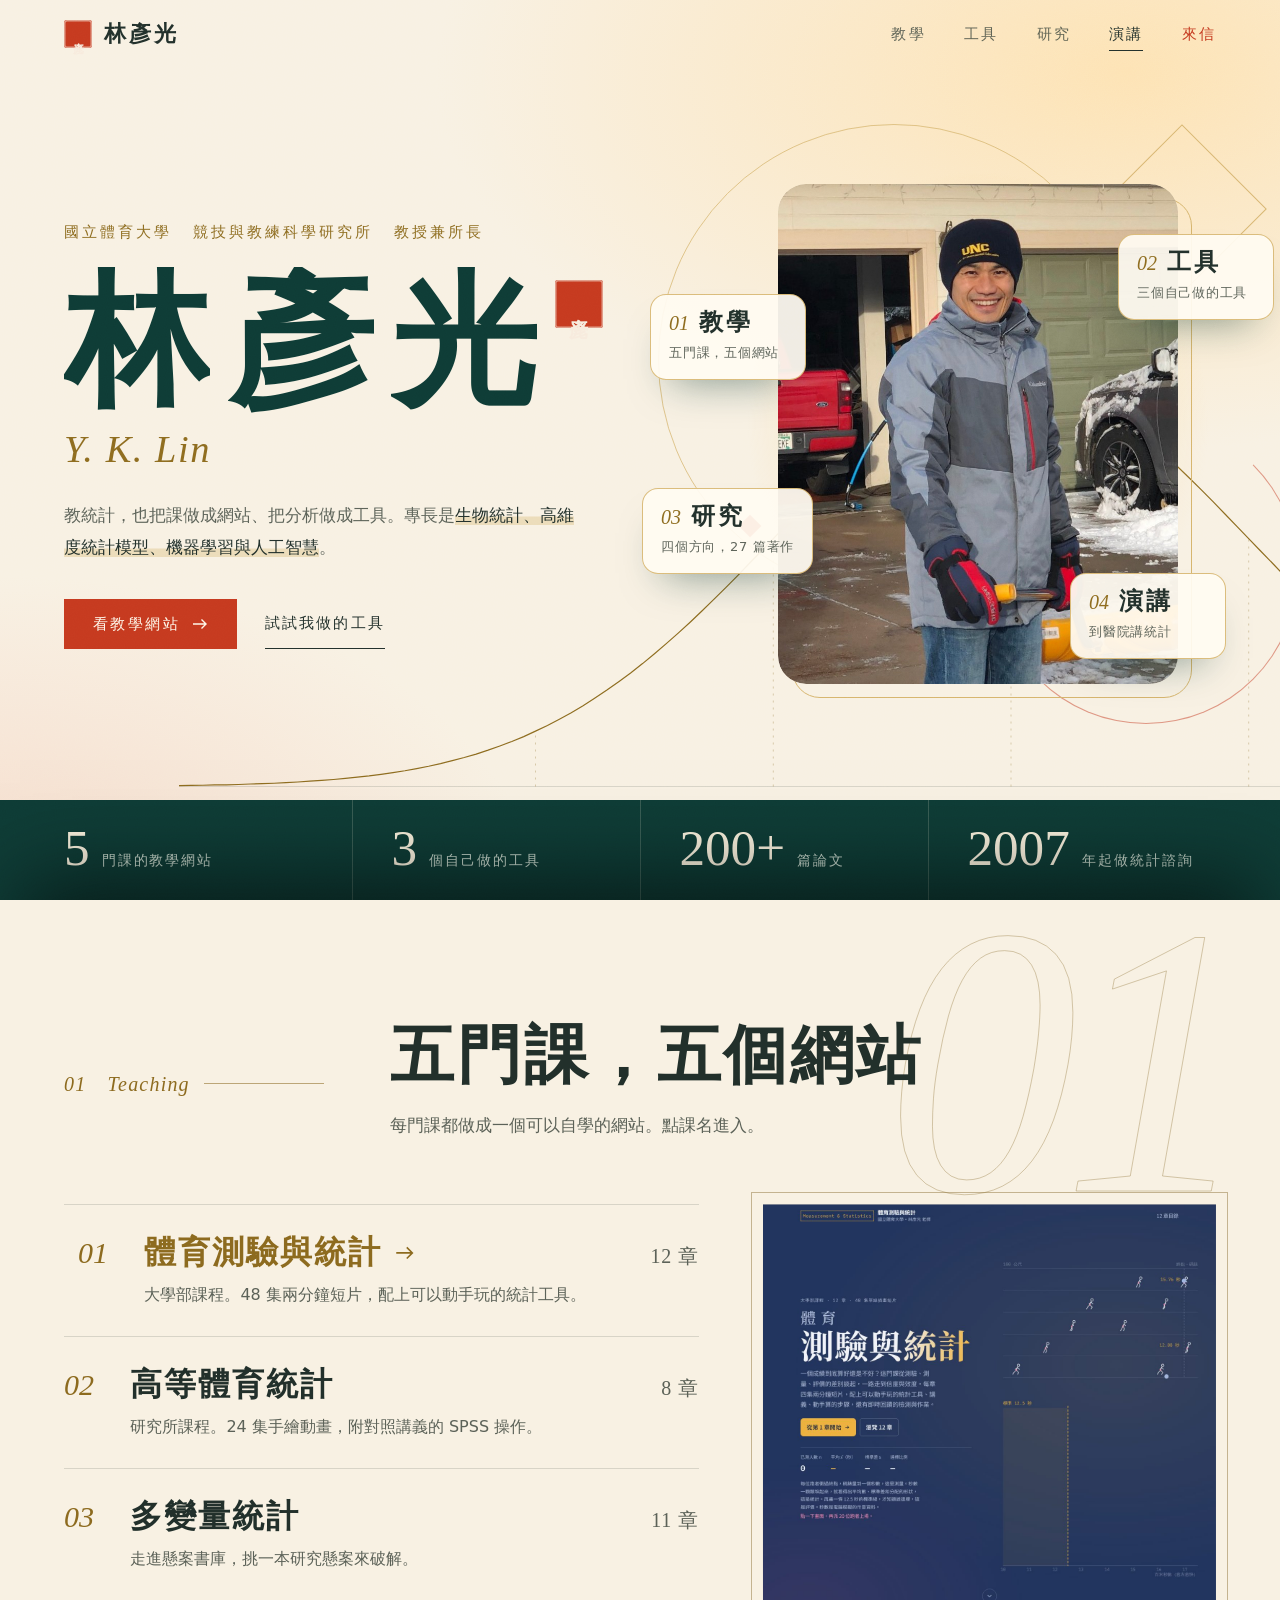
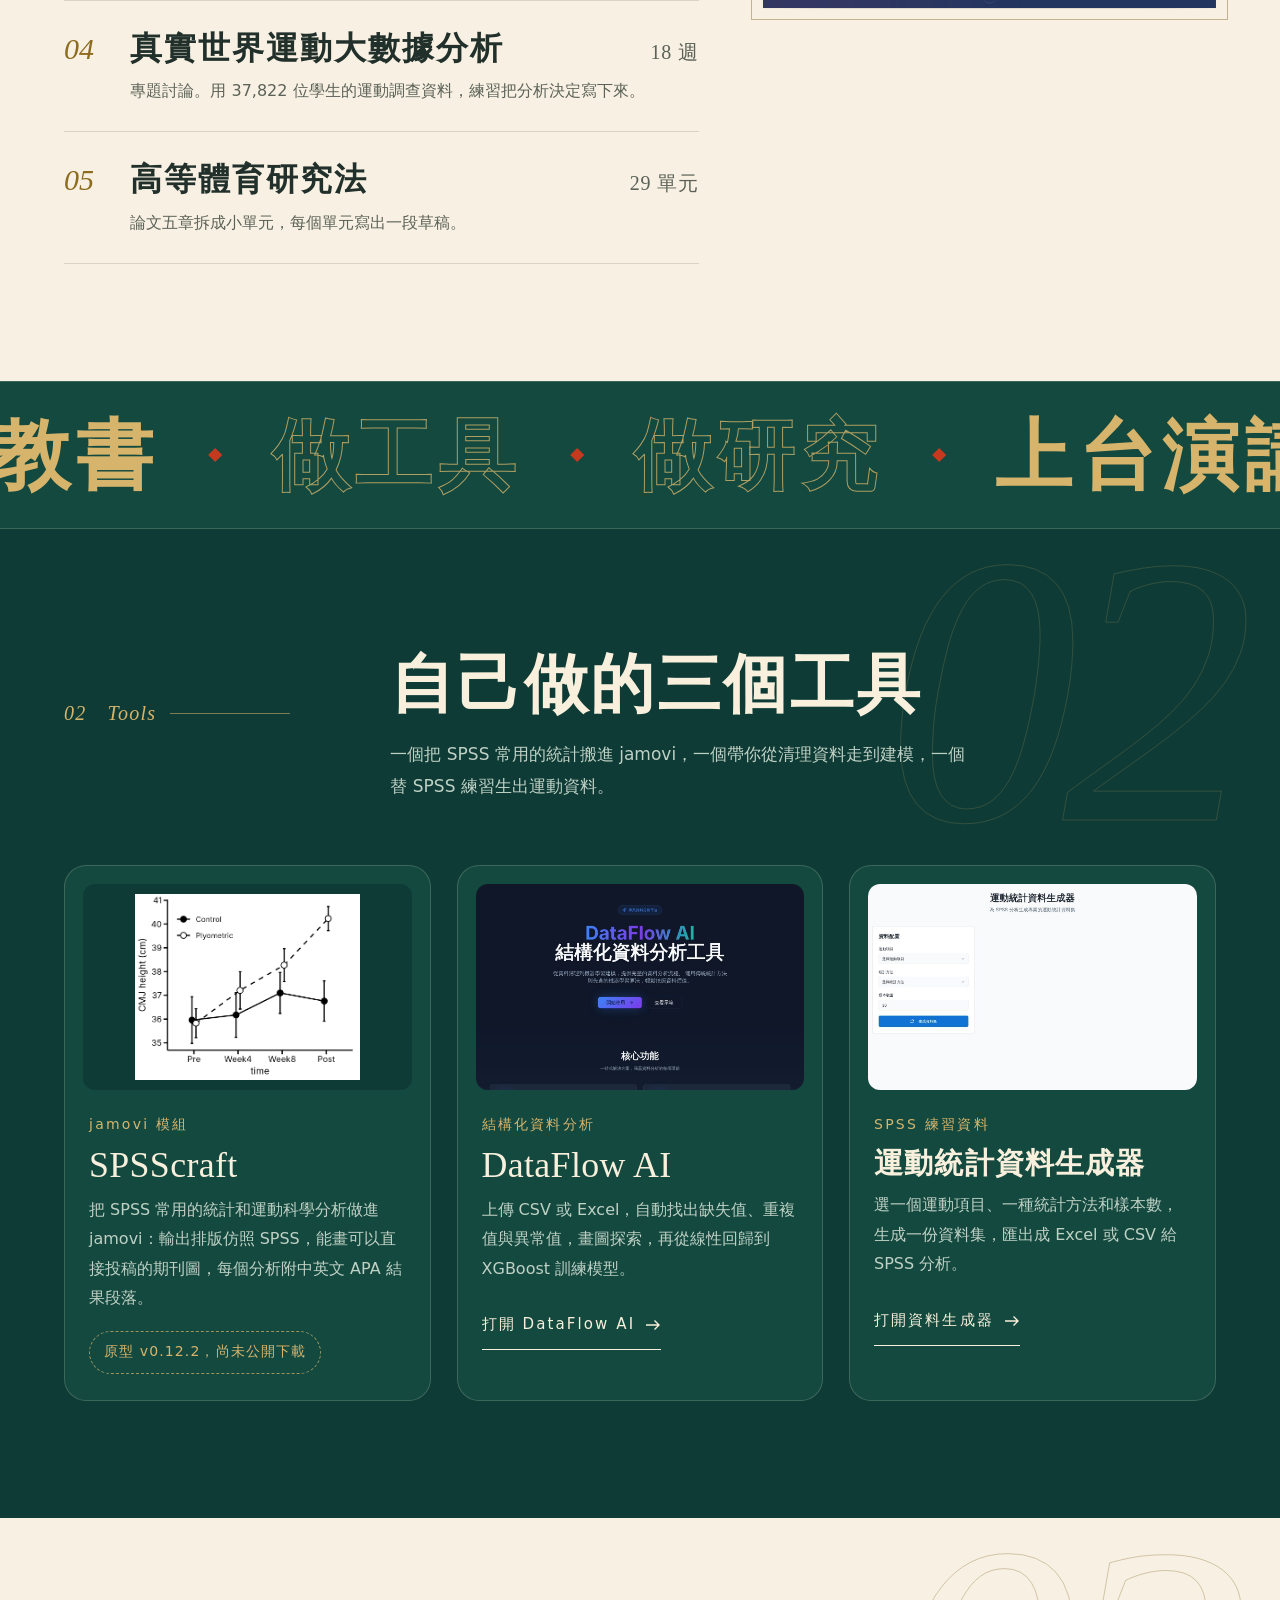
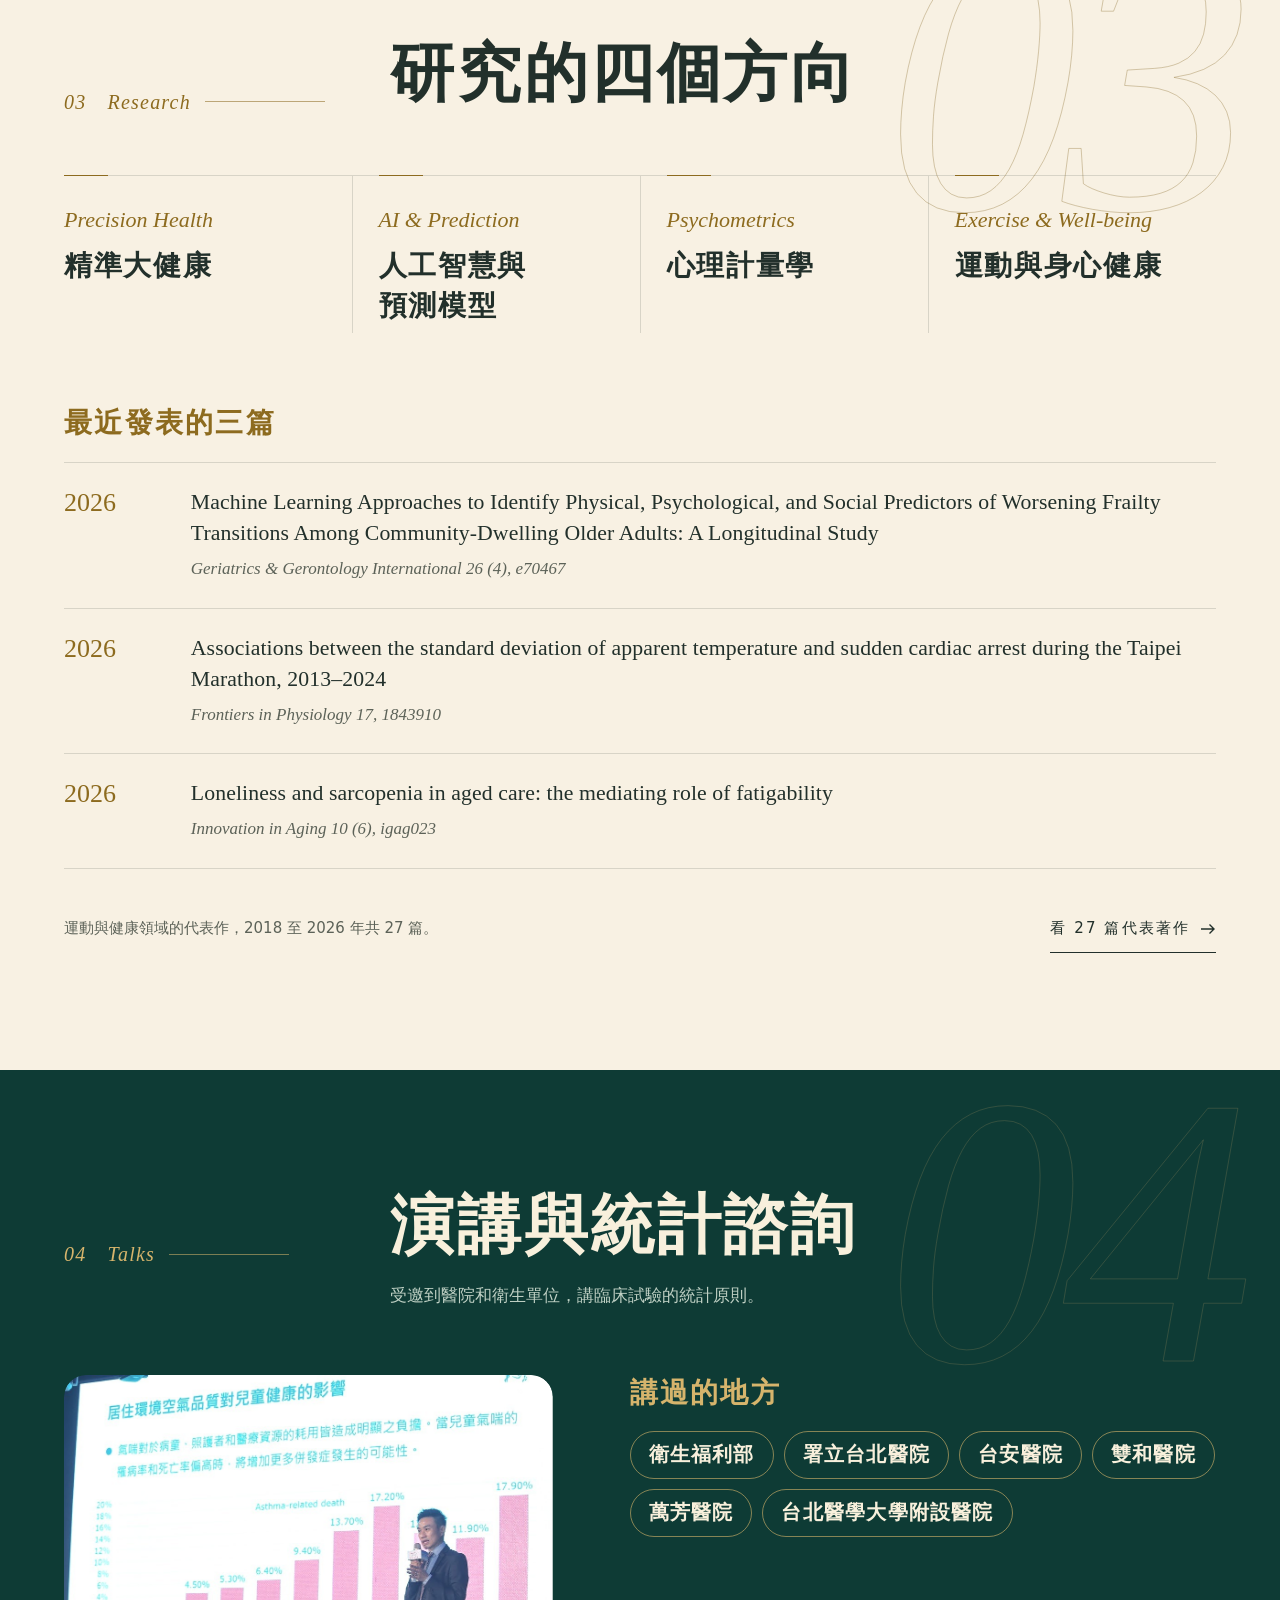
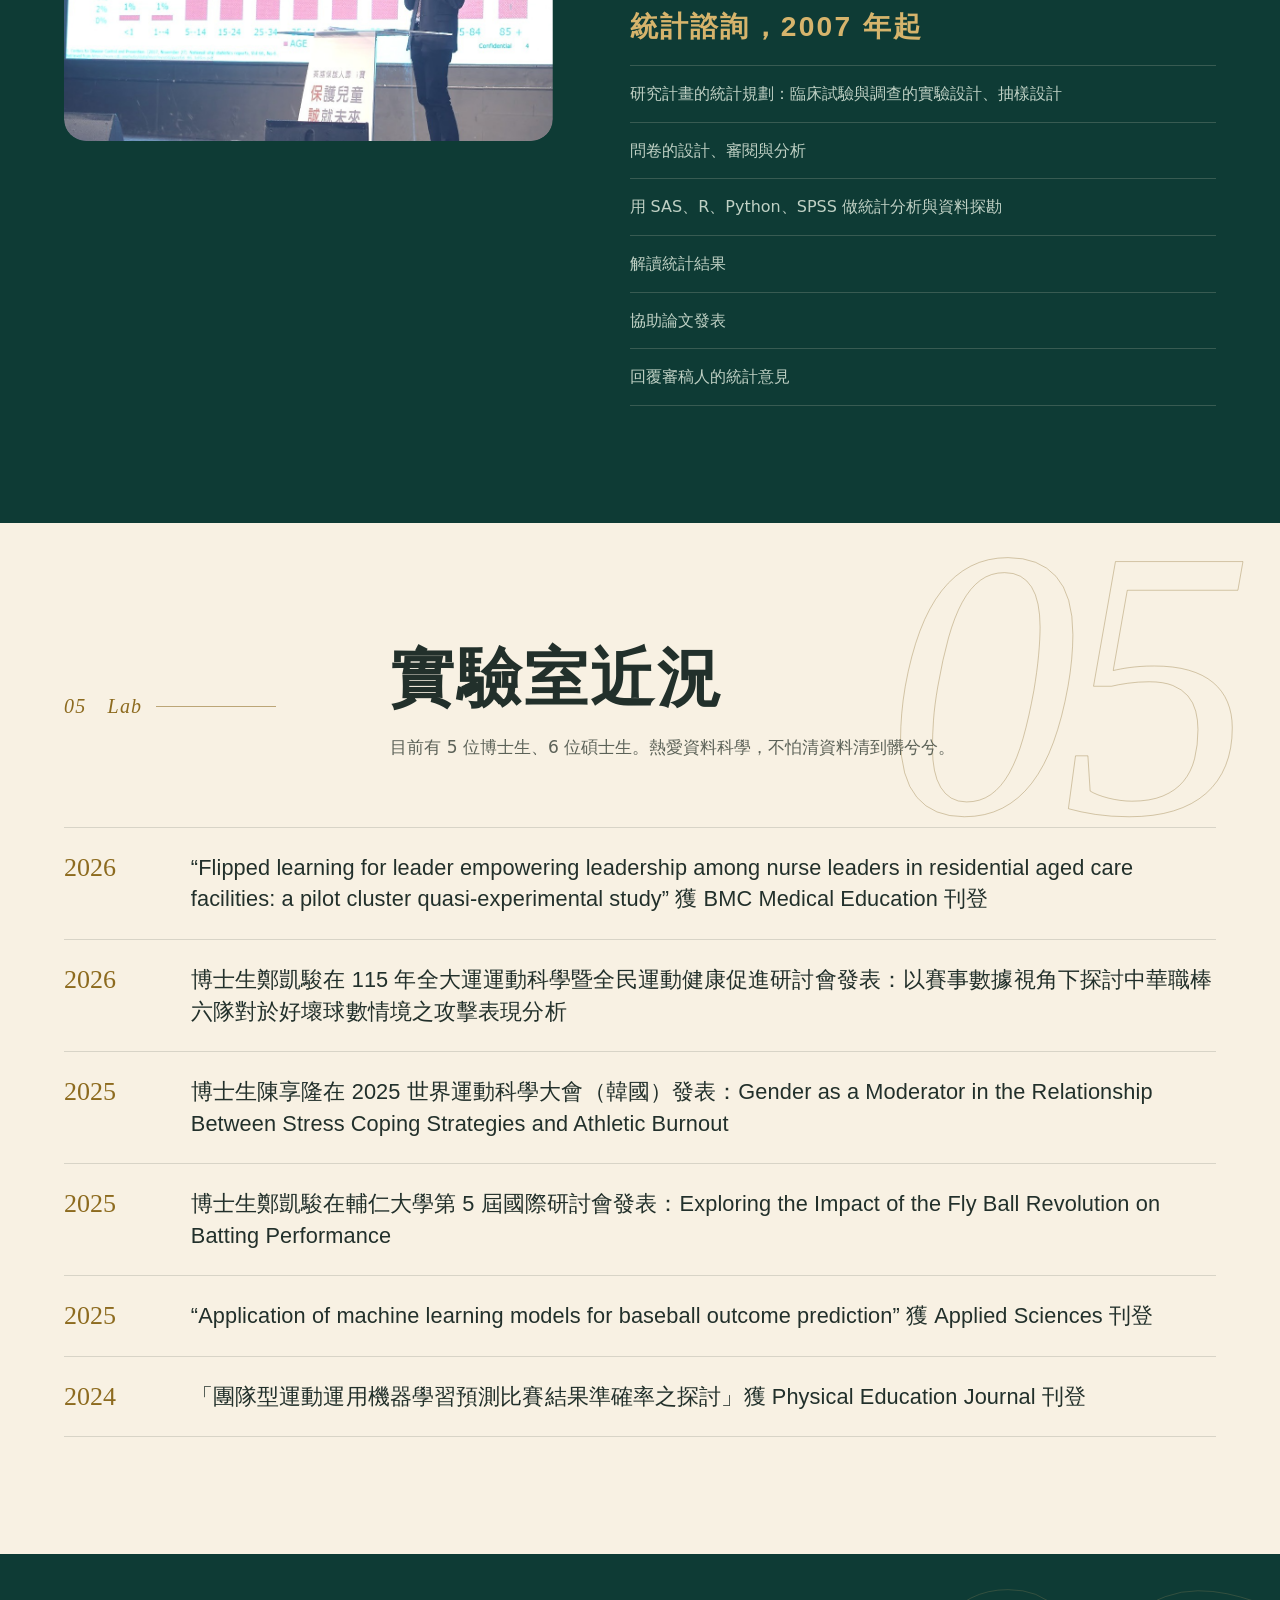
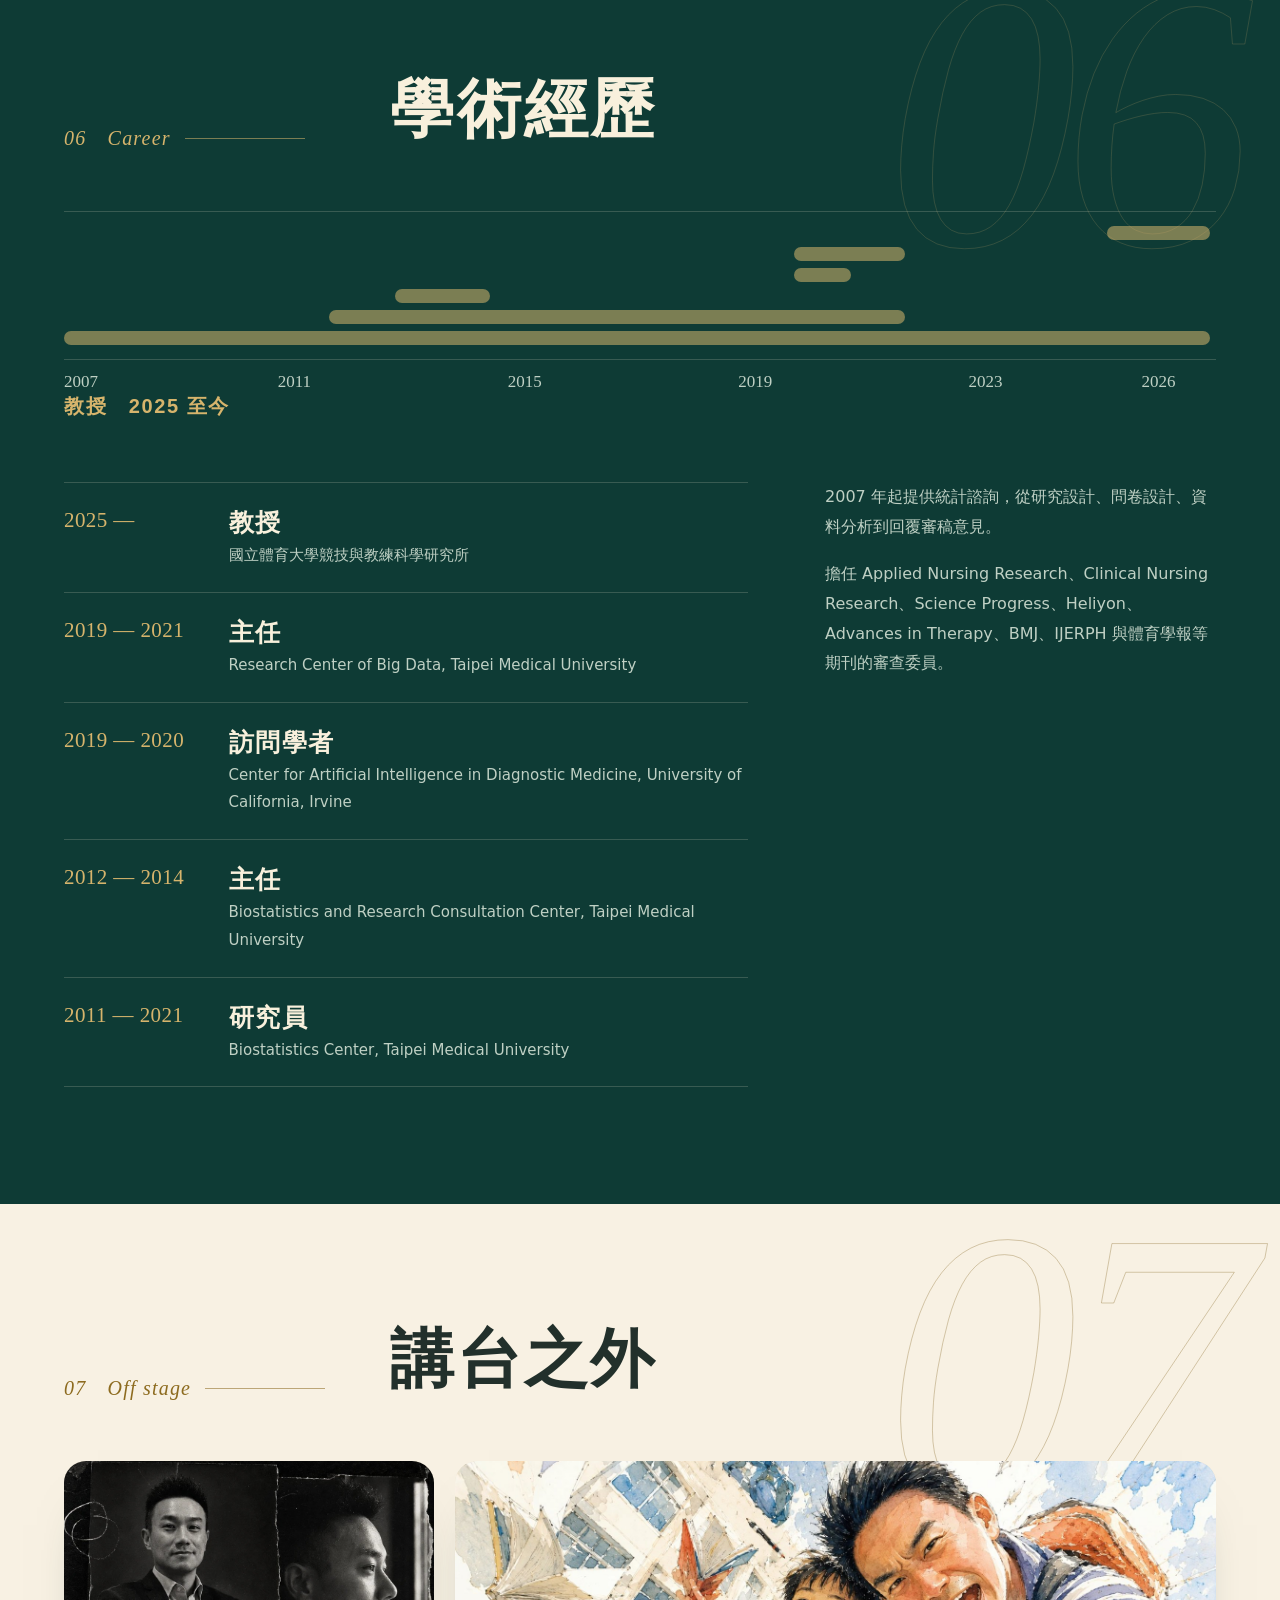
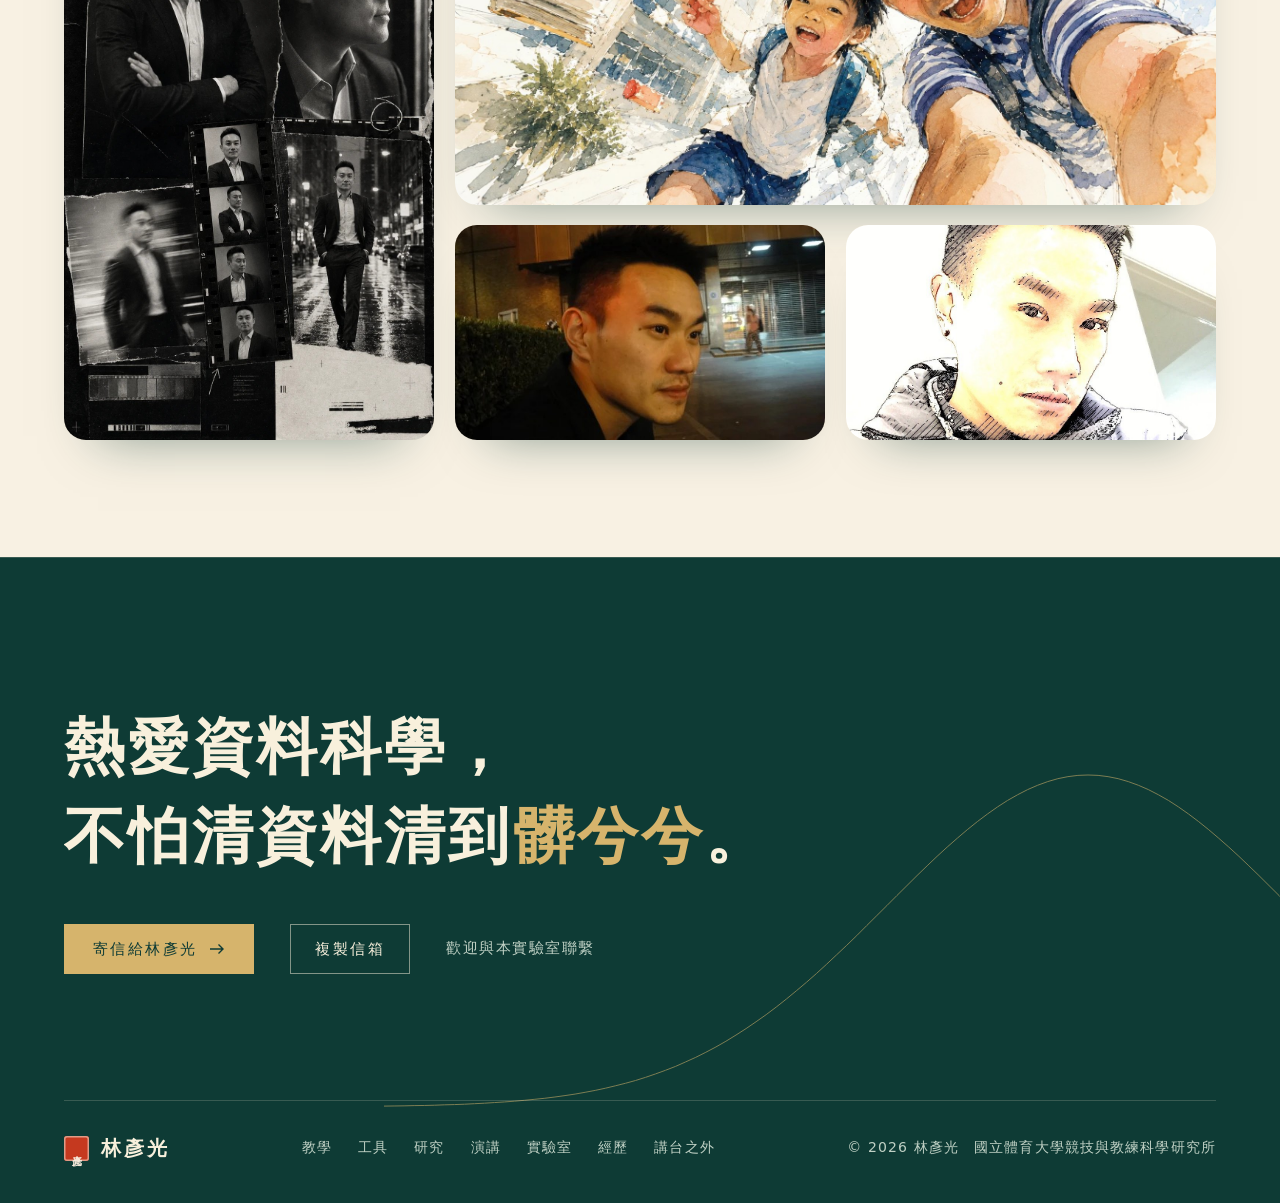
==== commit ce1dd2a9: "字體改用粗圓體（Chiron GoRound TC）；「講台之外」加入黑白拼貼 Co-Authored-By: Claude Fable 5.2 <noreply@anthropic.com> Cla" ====
--- a/index.html
+++ b/index.html
@@ -12,7 +12,7 @@
 <link rel="icon" href="favicon.svg" type="image/svg+xml">
 <link rel="preconnect" href="https://fonts.googleapis.com">
 <link rel="preconnect" href="https://fonts.gstatic.com" crossorigin>
-<link href="https://fonts.googleapis.com/css2?family=Cactus+Classical+Serif&family=Chocolate+Classical+Sans&family=Cormorant+Garamond:ital,wght@0,500;1,400;1,500&display=swap" rel="stylesheet">
+<link href="https://fonts.googleapis.com/css2?family=Chiron+GoRound+TC:wght@400;500;700&family=Cormorant+Garamond:ital,wght@0,500;1,400;1,500&display=swap" rel="stylesheet">
 <link rel="stylesheet" href="style.css">
 <script>document.documentElement.classList.add('js')</script>
 </head>
@@ -297,6 +297,7 @@
         <h2 class="sec__title" id="life-h"><span class="mask"><span>講台之外</span></span></h2>
       </div>
       <div class="life reveal" data-stagger>
+        <figure class="life__item life__item--tall"><img src="img/life-collage.jpg" width="1003" height="1568" alt="黑白拼貼：林彥光穿西裝的幾張肖像與一條底片" loading="lazy"></figure>
         <figure class="life__item life__item--wide"><img src="img/life-watercolor.jpg" width="1600" height="900" alt="水彩畫：林彥光和一個背書包的孩子在校門口自拍，兩人都在笑，書本飛在半空" loading="lazy"></figure>
         <figure class="life__item"><img src="img/life-night.jpg" width="640" height="480" alt="林彥光夜裡在街邊的側臉" loading="lazy"></figure>
         <figure class="life__item"><img src="img/life-sketch.jpg" width="960" height="1110" alt="素描風格的自拍：林彥光穿羽絨外套，頭髮翹起" loading="lazy"></figure>
--- a/style.css
+++ b/style.css
@@ -16,9 +16,9 @@
   --gold-deep: #8d6b1f;
   --seal: #c5391f;
 
-  --serif: "Cormorant Garamond", "Cactus Classical Serif", "Noto Serif TC", serif;
-  --serif-tc: "Cactus Classical Serif", "Noto Serif TC", "Songti TC", "PMingLiU", serif;
-  --sans: "Chocolate Classical Sans", "Noto Sans TC", "PingFang TC", "Microsoft JhengHei", system-ui, sans-serif;
+  --serif: "Cormorant Garamond", "Chiron GoRound TC", "Noto Sans TC", serif;
+  --serif-tc: "Chiron GoRound TC", "Noto Sans TC", "PingFang TC", "Microsoft JhengHei", sans-serif;
+  --sans: "Chiron GoRound TC", "Noto Sans TC", "PingFang TC", "Microsoft JhengHei", system-ui, sans-serif;
 
   --gut: clamp(20px, 5vw, 72px);
   --max: 1240px;
@@ -54,7 +54,7 @@
   display: inline-grid; place-items: center;
   width: 2.5em; height: 2.5em; flex: none;
   background: var(--seal); color: #f7ebdd;
-  font: 400 1em/1.05 var(--serif-tc);
+  font: 700 1em/1.05 var(--serif-tc);
   writing-mode: vertical-rl; letter-spacing: 0.04em;
   border-radius: 3px;
   box-shadow: inset 0 0 0 1.5px rgba(247, 235, 221, 0.55), inset 0 0 0 3px var(--seal);
@@ -69,7 +69,7 @@
 .nav { color: var(--text); }
 .nav.is-solid { background: rgba(14, 59, 53, 0.95); border-bottom-color: var(--ink-line); backdrop-filter: blur(10px); color: var(--ivory); }
 .nav__bar { display: flex; align-items: center; justify-content: space-between; height: 68px; }
-.nav__brand { display: flex; align-items: center; gap: 12px; text-decoration: none; font: 400 22px/1 var(--serif-tc); letter-spacing: 0.14em; }
+.nav__brand { display: flex; align-items: center; gap: 12px; text-decoration: none; font: 700 22px/1 var(--serif-tc); letter-spacing: 0.14em; }
 .nav__brand .seal { font-size: 11px; }
 .nav__links { display: flex; align-items: center; gap: clamp(18px, 3vw, 40px); }
 .nav__links a {
@@ -108,8 +108,8 @@
 .hero__name {
   display: flex; align-items: flex-start; gap: 0.12em;
   margin-top: 0.14em;
-  font: 400 clamp(76px, 11.4vw, 168px)/1 var(--serif-tc);
-  letter-spacing: 0.02em; white-space: nowrap; color: var(--ink);
+  font: 700 clamp(76px, 11.4vw, 168px)/1 var(--serif-tc);
+  letter-spacing: 0; white-space: nowrap; color: var(--ink);
 }
 .hero__name .seal { font-size: clamp(13px, 1.5vw, 22px); margin-top: 0.7em; }
 .hero__latin { margin-top: 0.35em; font: italic 400 clamp(26px, 3vw, 44px)/1.2 var(--serif); color: var(--gold-deep); letter-spacing: 0.04em; }
@@ -156,7 +156,7 @@
   transition: background-color 0.35s var(--ease), color 0.35s var(--ease), box-shadow 0.35s var(--ease), scale 0.35s var(--ease), opacity 0.35s var(--ease);
 }
 .facet__no { font: italic 400 20px/1 var(--serif); color: var(--gold-deep); }
-.facet__name { font: 400 24px/1.2 var(--serif-tc); letter-spacing: 0.12em; }
+.facet__name { font: 700 24px/1.2 var(--serif-tc); letter-spacing: 0.12em; }
 .facet__note { grid-column: 1 / -1; margin-top: 4px; font-size: 13px; letter-spacing: 0.06em; color: var(--text-dim); }
 .facet--tl { left: -32%; top: 22%; }
 .facet--tr { right: -24%; top: 10%; }
@@ -197,7 +197,7 @@
 .sec__no { font: italic 500 20px/1 var(--serif); color: var(--gold); letter-spacing: 0.06em; display: flex; align-items: center; gap: 14px; }
 .sec--paper .sec__no { color: var(--gold-deep); }
 .sec__no::after { content: ""; height: 1px; flex: 1; max-width: 120px; background: currentColor; opacity: 0.55; }
-.sec__title { text-wrap: balance; font: 400 clamp(36px, 5vw, 70px)/1.2 var(--serif-tc); letter-spacing: 0.08em; }
+.sec__title { text-wrap: balance; font: 700 clamp(36px, 5vw, 70px)/1.2 var(--serif-tc); letter-spacing: 0.04em; }
 .sec__note { grid-column: 2; margin-top: 16px; max-width: 34em; color: var(--ivory-dim); }
 .sec--paper .sec__note { color: var(--text-dim); }
 
@@ -210,7 +210,7 @@
   padding: 26px 0; text-decoration: none; transition: padding 0.35s var(--ease), background-color 0.35s var(--ease);
 }
 .course__no { font: italic 400 30px/1 var(--serif); color: var(--gold-deep); }
-.course__name { font: 400 clamp(24px, 2.5vw, 33px)/1.35 var(--serif-tc); letter-spacing: 0.06em; }
+.course__name { font: 700 clamp(24px, 2.5vw, 33px)/1.35 var(--serif-tc); letter-spacing: 0.06em; }
 .course__meta { font: 500 20px/1 var(--serif); color: var(--text-dim); white-space: nowrap; letter-spacing: 0.04em; }
 .course__desc { grid-column: 2 / -1; margin-top: 6px; color: var(--text-dim); font-size: 16px; }
 .course__thumb { display: none; }
@@ -248,14 +248,14 @@
 .tool__shot img { width: 100%; height: 100%; object-fit: cover; object-position: 50% 0; transition: transform 600ms var(--ease); }
 .tool:hover .tool__shot img, .tool:focus-visible .tool__shot img { transform: scale(1.04); }
 .tool__kind { padding: 0 6px; font-size: 14px; letter-spacing: 0.16em; color: var(--gold); }
-.tool__name { padding: 0 6px; font: 400 clamp(24px, 2.3vw, 32px)/1.25 var(--serif-tc); letter-spacing: 0.04em; }
+.tool__name { padding: 0 6px; font: 700 clamp(24px, 2.3vw, 32px)/1.25 var(--serif-tc); letter-spacing: 0.04em; }
 .tool__name:lang(en) { font: 500 clamp(30px, 2.8vw, 40px)/1.15 var(--serif); letter-spacing: 0.01em; }
 .tool__desc { padding: 0 6px; color: var(--ivory-dim); font-size: 16px; max-width: 30em; }
 .tool .textlink { justify-self: start; margin: 10px 6px 0; color: var(--ivory); }
 .tool:hover .textlink, .tool:focus-visible .textlink { color: var(--gold); gap: 16px; }
 
 /* ---------- 小標 ---------- */
-.sub { margin: clamp(48px, 8vh, 80px) 0 20px; font: 400 clamp(22px, 2.2vw, 30px)/1.3 var(--serif-tc); letter-spacing: 0.08em; color: var(--gold); }
+.sub { margin: clamp(48px, 8vh, 80px) 0 20px; font: 700 clamp(22px, 2.2vw, 30px)/1.3 var(--serif-tc); letter-spacing: 0.08em; color: var(--gold); }
 .sec--paper .sub { color: var(--gold-deep); }
 .sub--first { margin-top: 0; }
 
@@ -264,7 +264,7 @@
 .talks__photo { aspect-ratio: 4 / 3; overflow: hidden; border-radius: 22px; }
 .talks__photo img { width: 100%; height: 100%; object-fit: cover; object-position: 78% 50%; }
 .venues { display: flex; flex-wrap: wrap; gap: 10px; }
-.venues li { padding: 9px 18px 10px; border: 1px solid rgba(214, 180, 108, 0.6); border-radius: 999px; font: 400 clamp(18px, 1.6vw, 22px)/1.3 var(--serif-tc); letter-spacing: 0.06em; }
+.venues li { padding: 9px 18px 10px; border: 1px solid rgba(214, 180, 108, 0.6); border-radius: 999px; font: 700 clamp(18px, 1.6vw, 22px)/1.3 var(--serif-tc); letter-spacing: 0.06em; }
 .services { border-top: 1px solid var(--ink-line); }
 .services li { padding: 13px 0; border-bottom: 1px solid var(--ink-line); color: var(--ivory-dim); font-size: 16px; }
 .js .talks__photo.reveal { clip-path: inset(0 100% 0 0 round 22px); transition: clip-path 1.2s var(--ease); }
@@ -280,7 +280,7 @@
 .field:hover::before { width: 96px; }
 .field + .field { padding-left: clamp(14px, 2vw, 28px); border-left: 1px solid var(--ink-line); }
 .field__en { font: italic 400 22px/1.3 var(--serif); color: var(--gold); }
-.field__zh { text-wrap: balance; margin-top: 12px; font: 400 clamp(23px, 2.2vw, 30px)/1.4 var(--serif-tc); letter-spacing: 0.06em; }
+.field__zh { text-wrap: balance; margin-top: 12px; font: 700 clamp(23px, 2.2vw, 30px)/1.4 var(--serif-tc); letter-spacing: 0.06em; }
 
 .sec--paper .fields, .sec--paper .field + .field, .sec--paper .field:nth-child(n + 3) { border-color: var(--paper-line); }
 .sec--paper .field__en { color: var(--gold-deep); }
@@ -291,7 +291,7 @@
 .pub { display: grid; grid-template-columns: 5.2em minmax(0, 1fr); column-gap: clamp(12px, 3vw, 40px); padding: 24px 0; border-bottom: 1px solid var(--paper-line); }
 .pub__year { font: 500 26px/1.2 var(--serif); color: var(--gold-deep); }
 .pub__title { font: 500 clamp(19px, 1.7vw, 23px)/1.45 var(--serif); letter-spacing: 0.005em; }
-.pub__title:lang(zh-Hant) { font-family: var(--serif-tc); }
+.pub__title:lang(zh-Hant) { font-family: var(--serif-tc); font-weight: 500; }
 .pub__src { margin-top: 6px; font-size: 15px; color: var(--text-dim); }
 .pub__src i { font: italic 500 17px/1.4 var(--serif); }
 .pubs__more { margin-top: 36px; display: flex; flex-wrap: wrap; gap: 14px 40px; align-items: center; justify-content: space-between; color: var(--text-dim); font-size: 15px; }
@@ -305,7 +305,7 @@
 .cv { border-top: 1px solid var(--ink-line); }
 .cv li { display: grid; grid-template-columns: 8.5em minmax(0, 1fr); column-gap: 20px; padding: 22px 0; border-bottom: 1px solid var(--ink-line); }
 .cv__when { font: 500 21px/1.5 var(--serif); color: var(--gold); letter-spacing: 0.02em; }
-.cv__role { font: 400 25px/1.4 var(--serif-tc); letter-spacing: 0.06em; }
+.cv__role { font: 700 25px/1.4 var(--serif-tc); letter-spacing: 0.06em; }
 .cv__org { margin-top: 2px; color: var(--ivory-dim); font-size: 15px; }
 .career__side p { color: var(--ivory-dim); font-size: 16px; }
 .career__side p + p { margin-top: 18px; }
@@ -327,7 +327,7 @@
 .tl__axis { position: relative; height: 26px; font-size: 17px; color: var(--ivory-dim); }
 .tl__axis span { position: absolute; left: calc(var(--s) * 100%); top: 6px; translate: -50% 0; }
 .tl__axis span:first-child { translate: 0 0; }
-.tl__cap { min-height: 1.9em; margin-top: 4px; font: 400 20px/1.6 var(--serif-tc); letter-spacing: 0.08em; color: var(--gold); }
+.tl__cap { min-height: 1.9em; margin-top: 4px; font: 700 20px/1.6 var(--serif-tc); letter-spacing: 0.08em; color: var(--gold); }
 .js .tl.reveal .tl__bar { transform: scaleX(0.02); opacity: 0; transition: transform 600ms var(--ease), opacity 300ms ease-out, background-color 150ms ease-out, box-shadow 150ms ease-out; transition-delay: calc(var(--i, 0) * 70ms), calc(var(--i, 0) * 70ms), 0ms, 0ms; }
 .js .tl.reveal.is-in .tl__bar { transform: none; opacity: 1; }
 .js .tl.reveal.is-in.has-hot .tl__bar:not(.is-hot):not(:hover) { opacity: 0.4; }
@@ -358,7 +358,7 @@
 .chip.is-on { background: var(--ink); border-color: var(--ink); color: var(--ivory); }
 .chip:disabled { opacity: 0.4; cursor: default; }
 .finder__count { grid-column: 1 / -1; font-size: 15px; letter-spacing: 0.08em; color: var(--text-dim); }
-.finder__empty { margin-top: 48px; font: 400 24px/1.6 var(--serif-tc); color: var(--text-dim); }
+.finder__empty { margin-top: 48px; font: 700 24px/1.6 var(--serif-tc); color: var(--text-dim); }
 .publist { view-transition-name: publist; }
 .publist [hidden] { display: none !important; }
 html.vt-filter::view-transition-old(root), html.vt-filter::view-transition-new(root) { animation: none; }
@@ -380,17 +380,18 @@
 .copybtn__status { font: 400 17px/1.4 var(--sans); letter-spacing: 0.04em; color: var(--gold); user-select: all; }
 
 /* ---------- 講台之外 ---------- */
-.life { display: grid; grid-template-columns: minmax(0, 16fr) minmax(0, 5fr) minmax(0, 5fr); gap: clamp(12px, 1.6vw, 22px); }
-.life__item { overflow: hidden; border-radius: 22px; background: var(--paper-2); box-shadow: 0 30px 50px -34px rgba(14, 59, 53, 0.5); }
-.life__item--wide { aspect-ratio: 16 / 9; }
-.life__item img { width: 100%; height: 100%; object-fit: cover; transition: transform 700ms var(--ease); }
-.life__item:nth-child(2) img { object-position: 52% 50%; }
-.life__item:nth-child(3) img { object-position: 45% 30%; }
+.life { display: grid; grid-template-columns: repeat(3, minmax(0, 1fr)); grid-template-rows: 1.6fr 1fr; gap: clamp(12px, 1.6vw, 22px); }
+.life__item { position: relative; overflow: hidden; min-height: 0; border-radius: 22px; background: var(--paper-2); box-shadow: 0 30px 50px -34px rgba(14, 59, 53, 0.5); }
+.life__item img { position: absolute; inset: 0; width: 100%; height: 100%; object-fit: cover; transition: transform 700ms var(--ease); }
+.life__item--tall { grid-column: 1; grid-row: 1 / 3; aspect-ratio: 1003 / 1568; }
+.life__item--wide { grid-column: 2 / 4; grid-row: 1; }
+.life__item:nth-child(3) img { object-position: 52% 40%; }
+.life__item:nth-child(4) img { object-position: 45% 22%; }
 .life__item:hover img { transform: scale(1.04); }
 
 /* ---------- 聯絡 ---------- */
 .contact { position: relative; z-index: 1; background: var(--ink); color: var(--ivory); border-top: 1px solid var(--ink-line); padding-block: clamp(90px, 16vh, 170px) 0; overflow: hidden; }
-.contact__quote { font: 400 clamp(30px, 4.8vw, 66px)/1.45 var(--serif-tc); letter-spacing: 0.05em; max-width: 17em; }
+.contact__quote { font: 700 clamp(30px, 4.8vw, 66px)/1.45 var(--serif-tc); letter-spacing: 0.05em; max-width: 17em; }
 .contact__quote em { font-style: normal; color: var(--gold); }
 .contact__curve { position: absolute; left: 30vw; right: -40vw; bottom: 86px; width: 110vw; height: min(44vh, 380px); pointer-events: none; opacity: 0.55; }
 .contact__curve path { fill: none; stroke: var(--gold); stroke-width: 1; vector-effect: non-scaling-stroke; }
@@ -398,7 +399,7 @@
 .contact__row { margin-top: 44px; display: flex; flex-wrap: wrap; gap: 20px 36px; align-items: center; }
 .contact__who { color: var(--ivory-dim); font-size: 15px; letter-spacing: 0.1em; }
 .foot { margin-top: clamp(80px, 14vh, 150px); border-top: 1px solid var(--ink-line); padding: 26px 0 34px; display: flex; flex-wrap: wrap; gap: 12px 32px; justify-content: space-between; align-items: center; color: var(--ivory-dim); font-size: 14px; letter-spacing: 0.08em; }
-.foot__brand { display: flex; align-items: center; gap: 12px; color: var(--ivory); font: 400 20px/1 var(--serif-tc); letter-spacing: 0.14em; }
+.foot__brand { display: flex; align-items: center; gap: 12px; color: var(--ivory); font: 700 20px/1 var(--serif-tc); letter-spacing: 0.14em; }
 .foot__brand .seal { font-size: 10px; }
 .foot nav { display: flex; flex-wrap: wrap; gap: 8px 26px; }
 .foot nav a { text-decoration: none; padding: 8px 0; }
@@ -429,9 +430,10 @@
   .course__thumb { display: block; grid-column: 2 / -1; margin-top: 16px; aspect-ratio: 16 / 10; overflow: hidden; }
   .course__thumb img { width: 100%; height: 100%; object-fit: cover; object-position: 50% 0; }
   .tools, .talks { grid-template-columns: minmax(0, 1fr); row-gap: 28px; }
-  .life { grid-template-columns: repeat(2, minmax(0, 1fr)); }
-  .life__item--wide { grid-column: 1 / -1; }
-  .life__item:not(.life__item--wide) { aspect-ratio: 3 / 4; }
+  .life { grid-template-columns: repeat(2, minmax(0, 1fr)); grid-template-rows: none; }
+  .life__item--wide { grid-column: 1 / -1; grid-row: auto; aspect-ratio: 16 / 9; order: -1; }
+  .life__item:not(.life__item--wide):not(.life__item--tall) { aspect-ratio: 3 / 4; }
+  .life__item--tall { grid-column: 1 / -1; grid-row: auto; }
   .hero__facts ul { grid-template-columns: repeat(2, 1fr); }
   .hero__facts li:nth-child(3) { padding-left: 0; border-left: 0; }
   .hero__facts li:nth-child(n + 3) { border-top: 1px solid var(--ink-line); }
@@ -480,7 +482,7 @@
 .band:hover .band__track { animation-play-state: paused; }
 .band span { font: italic 400 clamp(44px, 7vw, 104px)/1.1 var(--serif); white-space: nowrap; color: transparent; -webkit-text-stroke: 1px rgba(214, 180, 108, 0.8); }
 .band span:nth-of-type(3n + 1) { color: var(--gold); -webkit-text-stroke: 0; }
-.band span:lang(zh-Hant) { font: 400 clamp(38px, 6vw, 88px)/1.2 var(--serif-tc); letter-spacing: 0.08em; }
+.band span:lang(zh-Hant) { font: 700 clamp(38px, 6vw, 88px)/1.2 var(--serif-tc); letter-spacing: 0.08em; }
 .band i { width: 10px; height: 10px; flex: none; background: var(--seal); transform: rotate(45deg); }
 @keyframes band { to { transform: translateX(-50%); } }
 
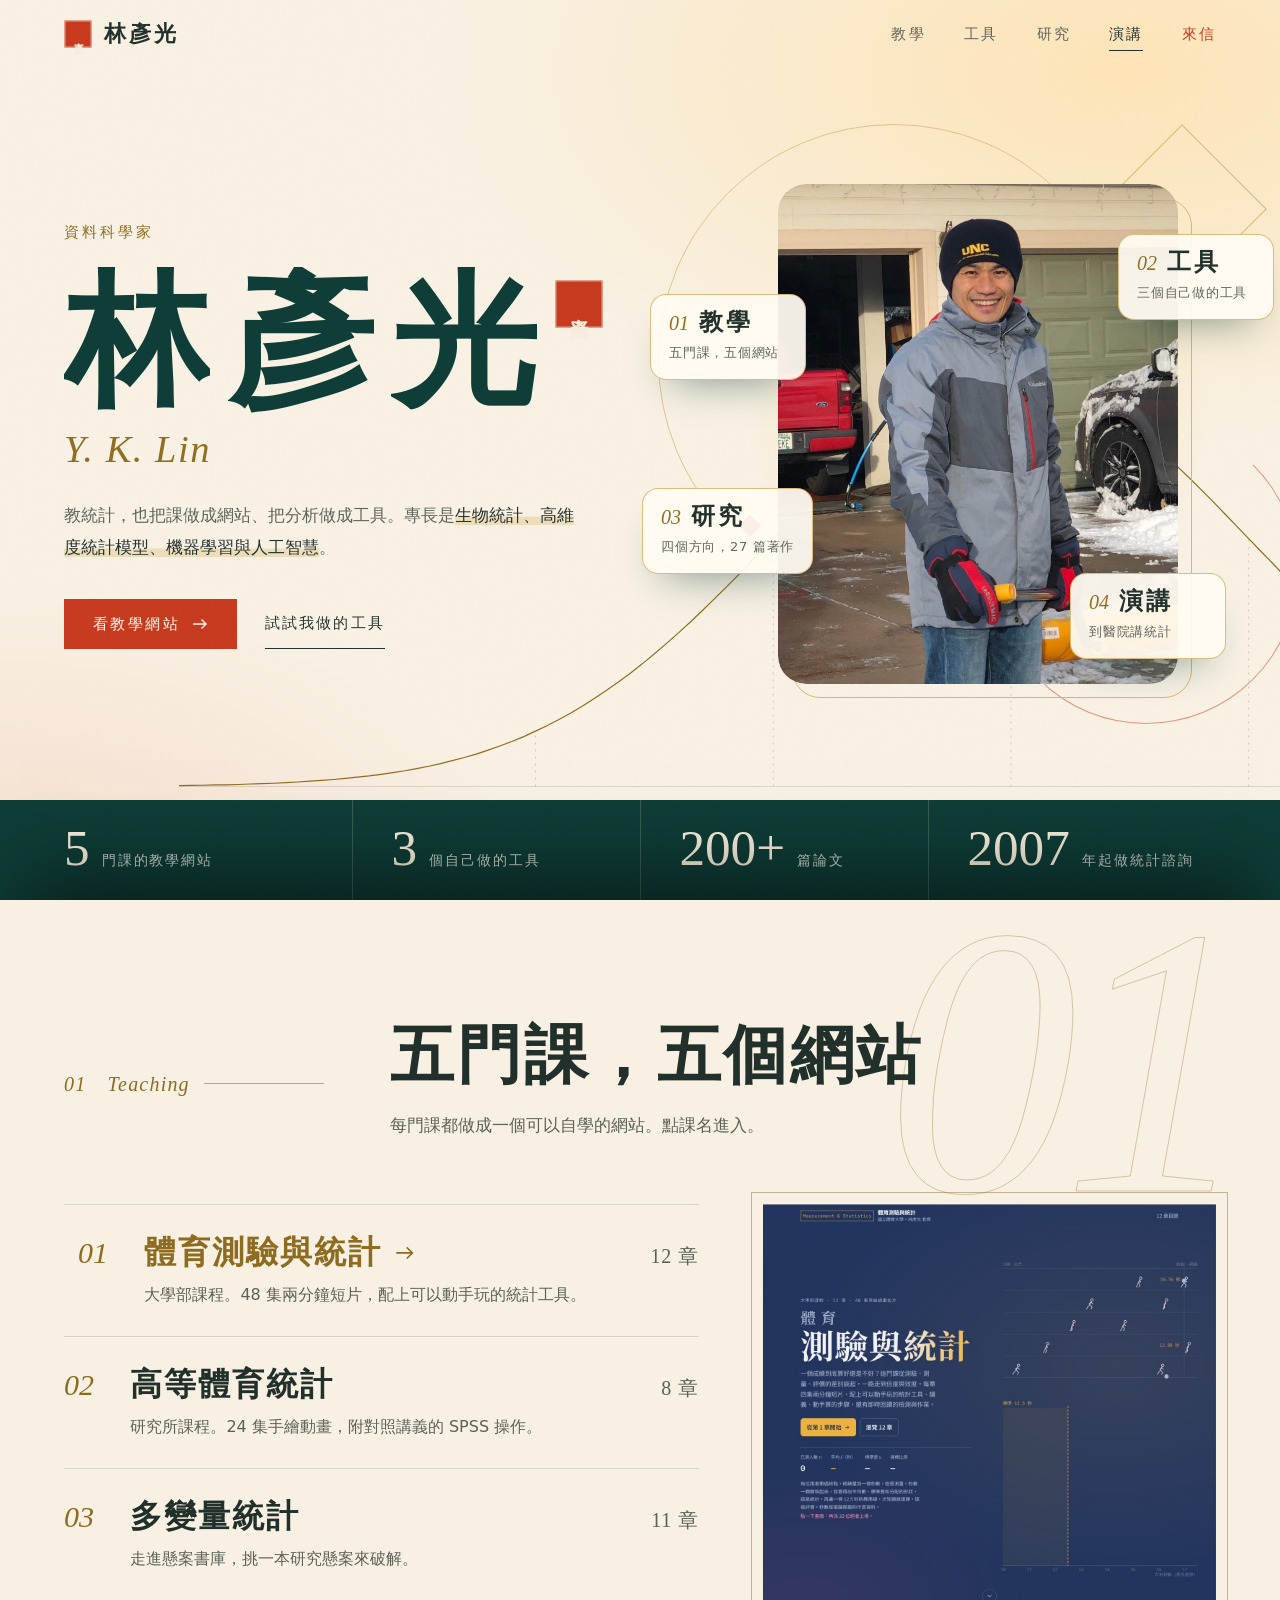
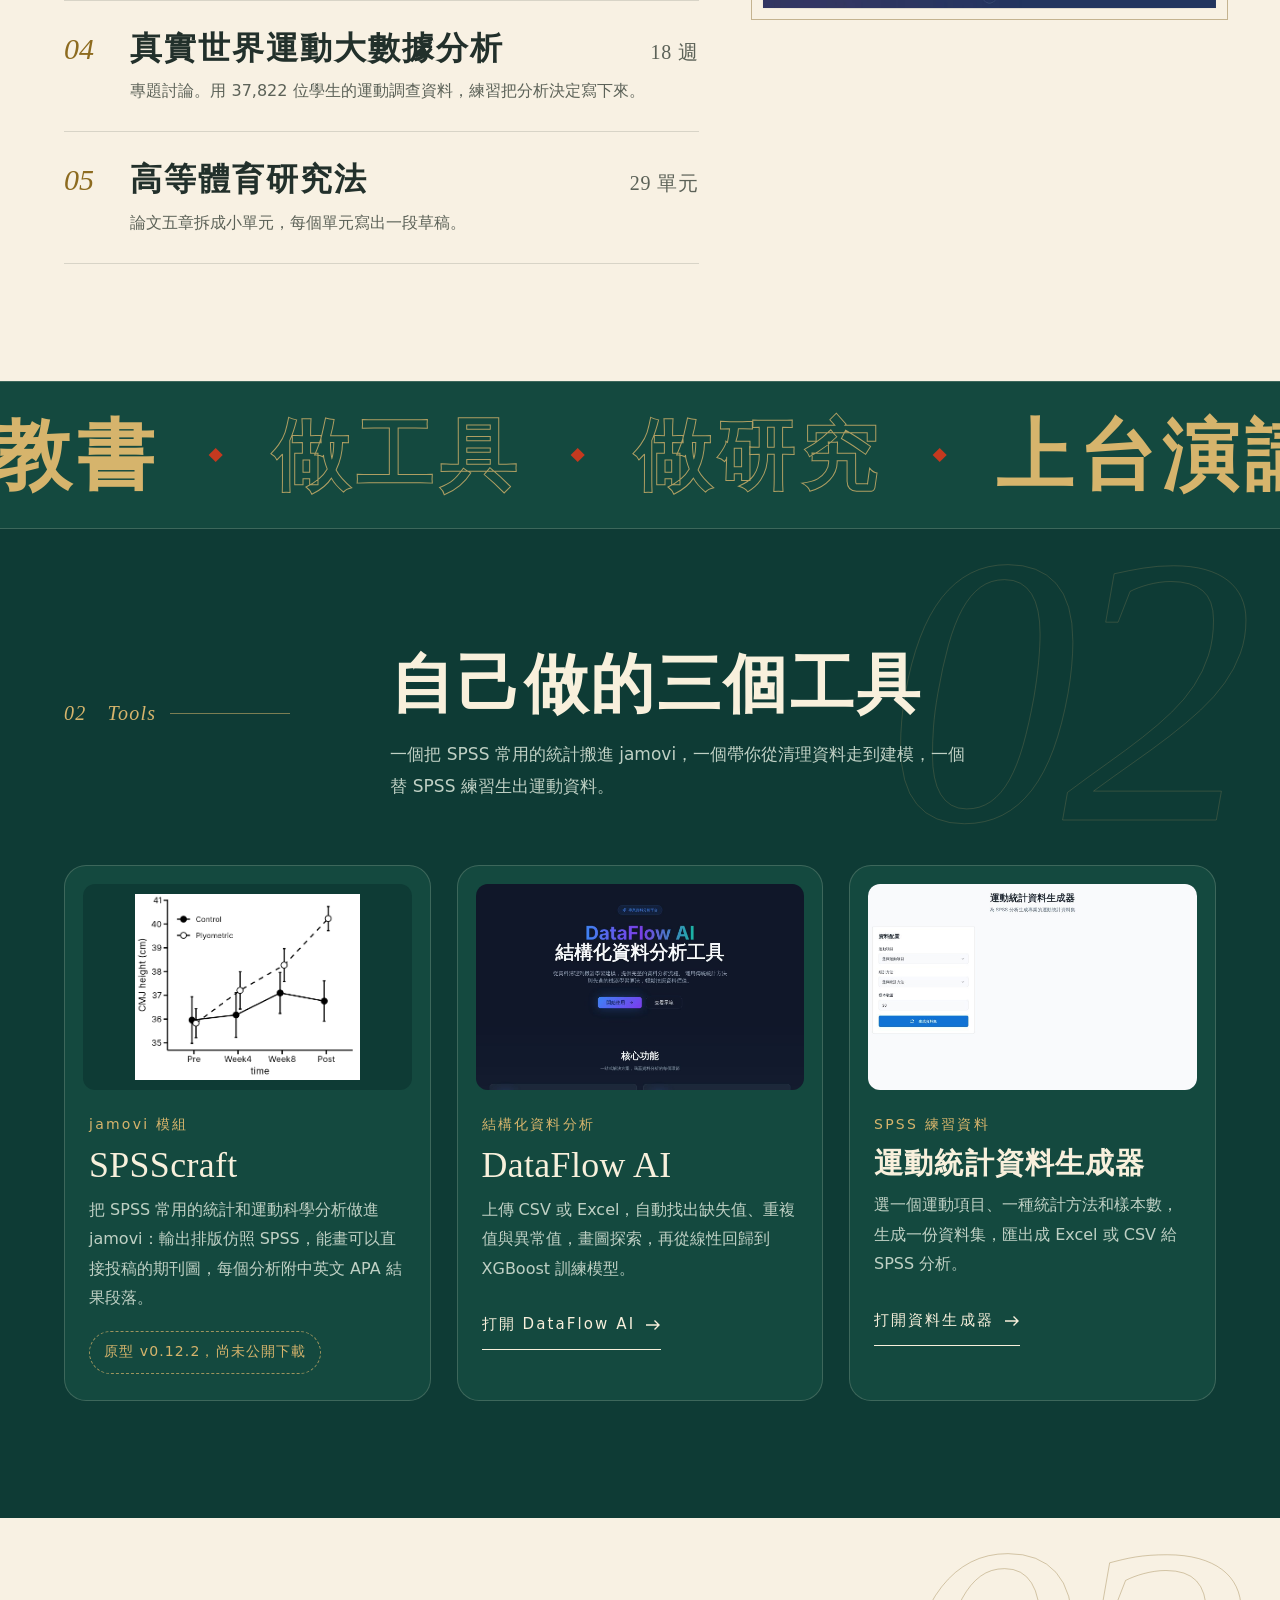
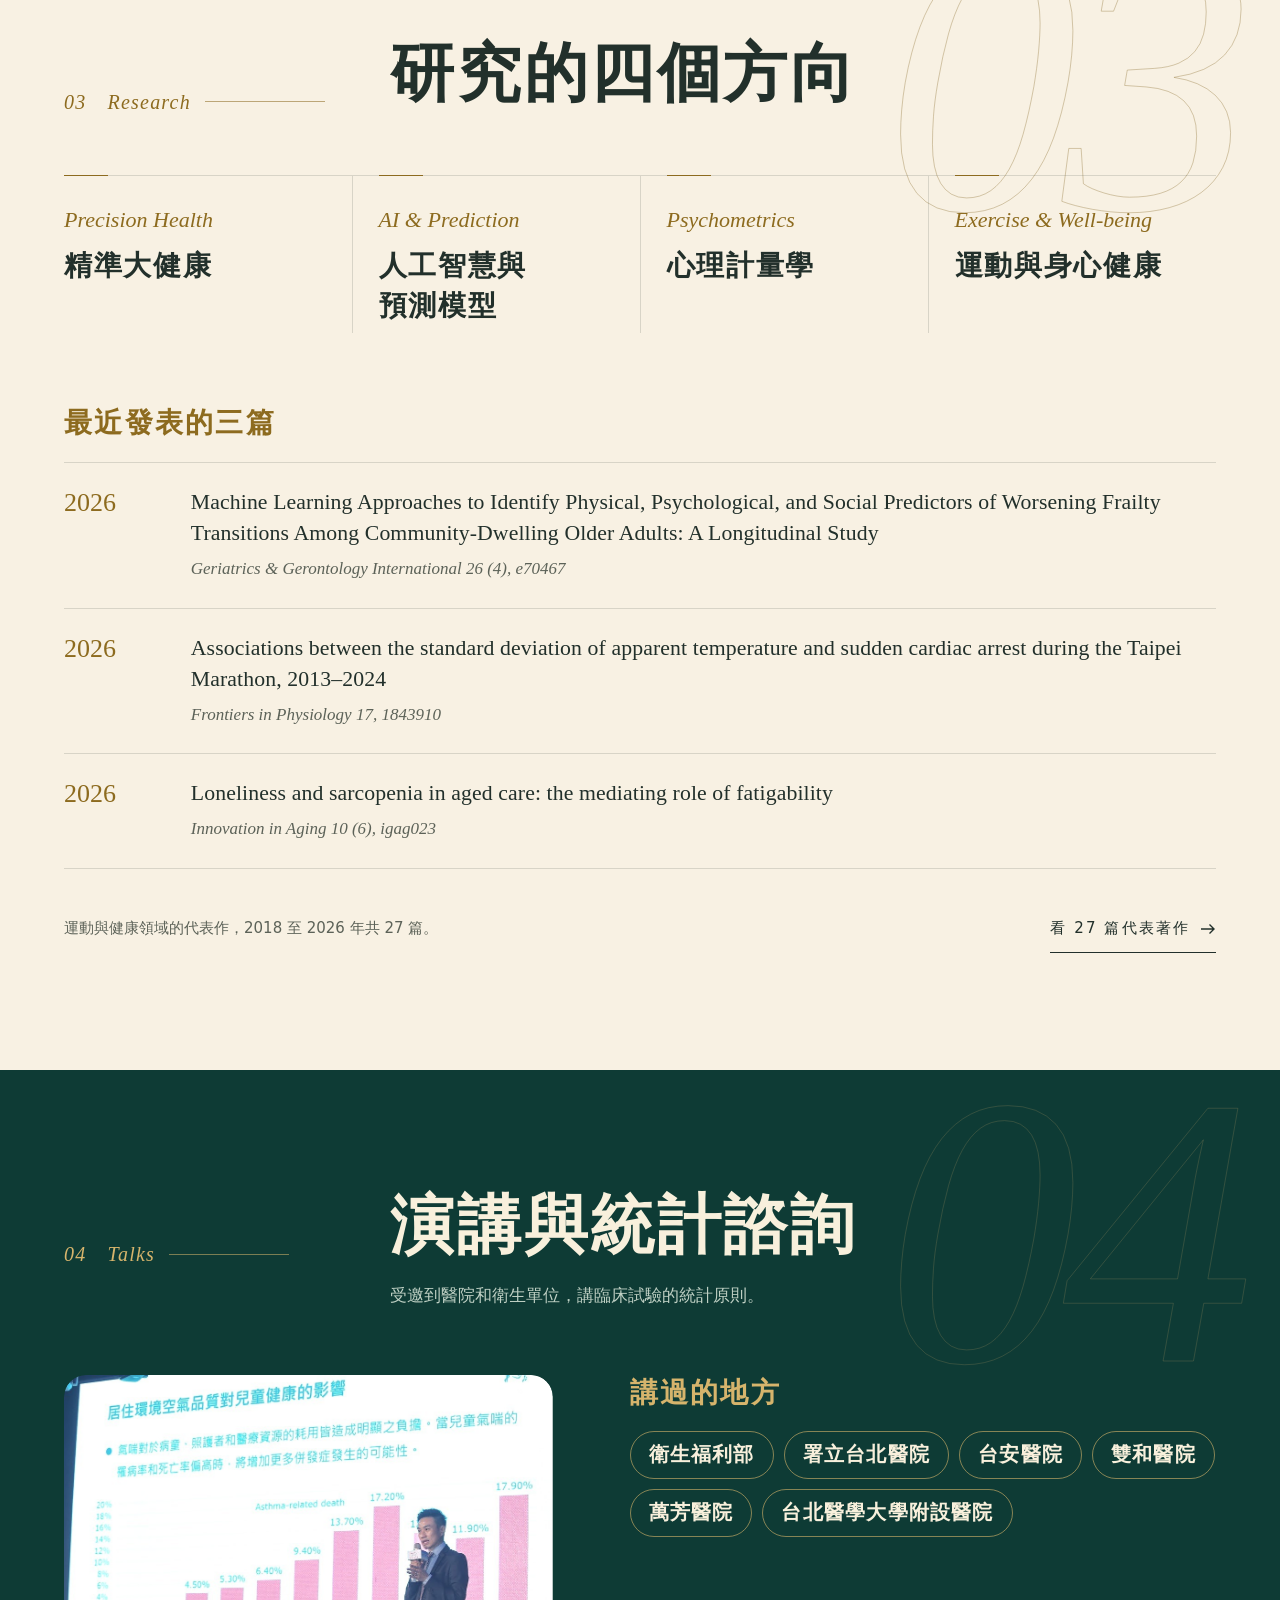
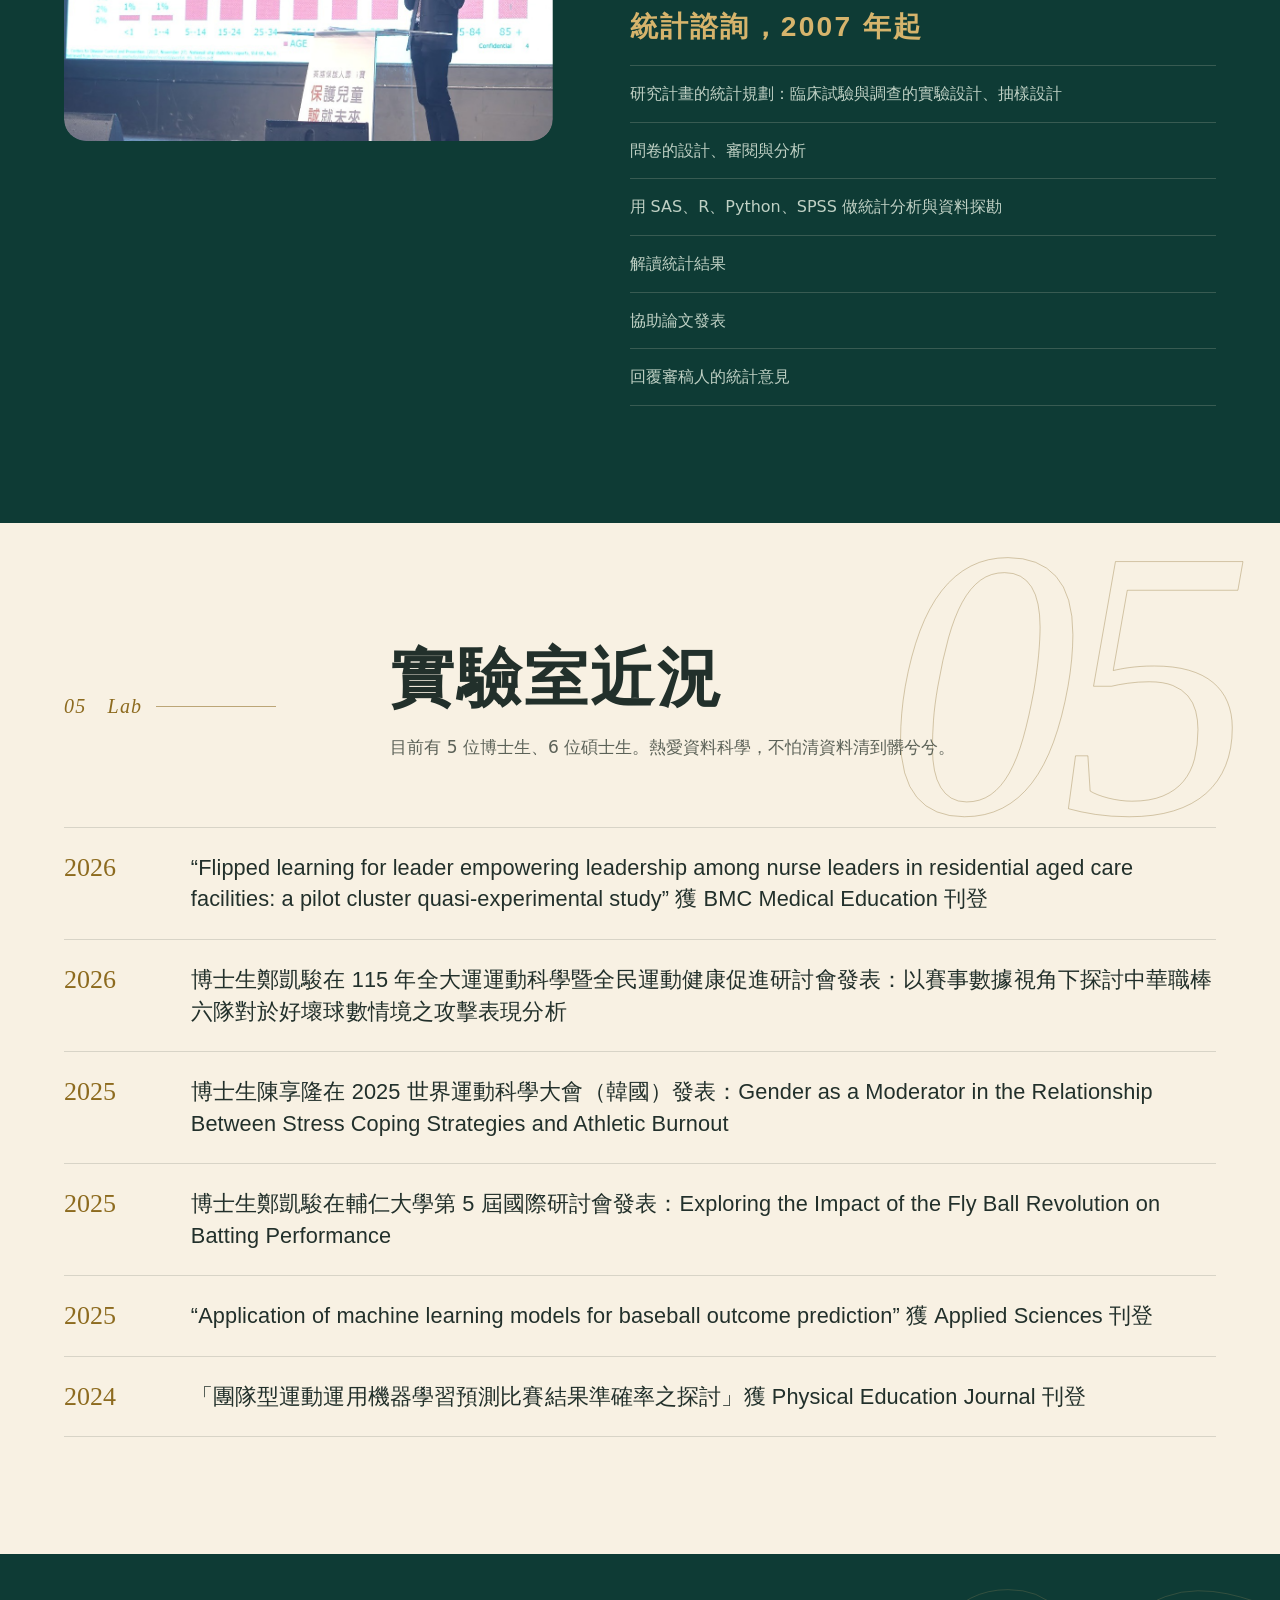
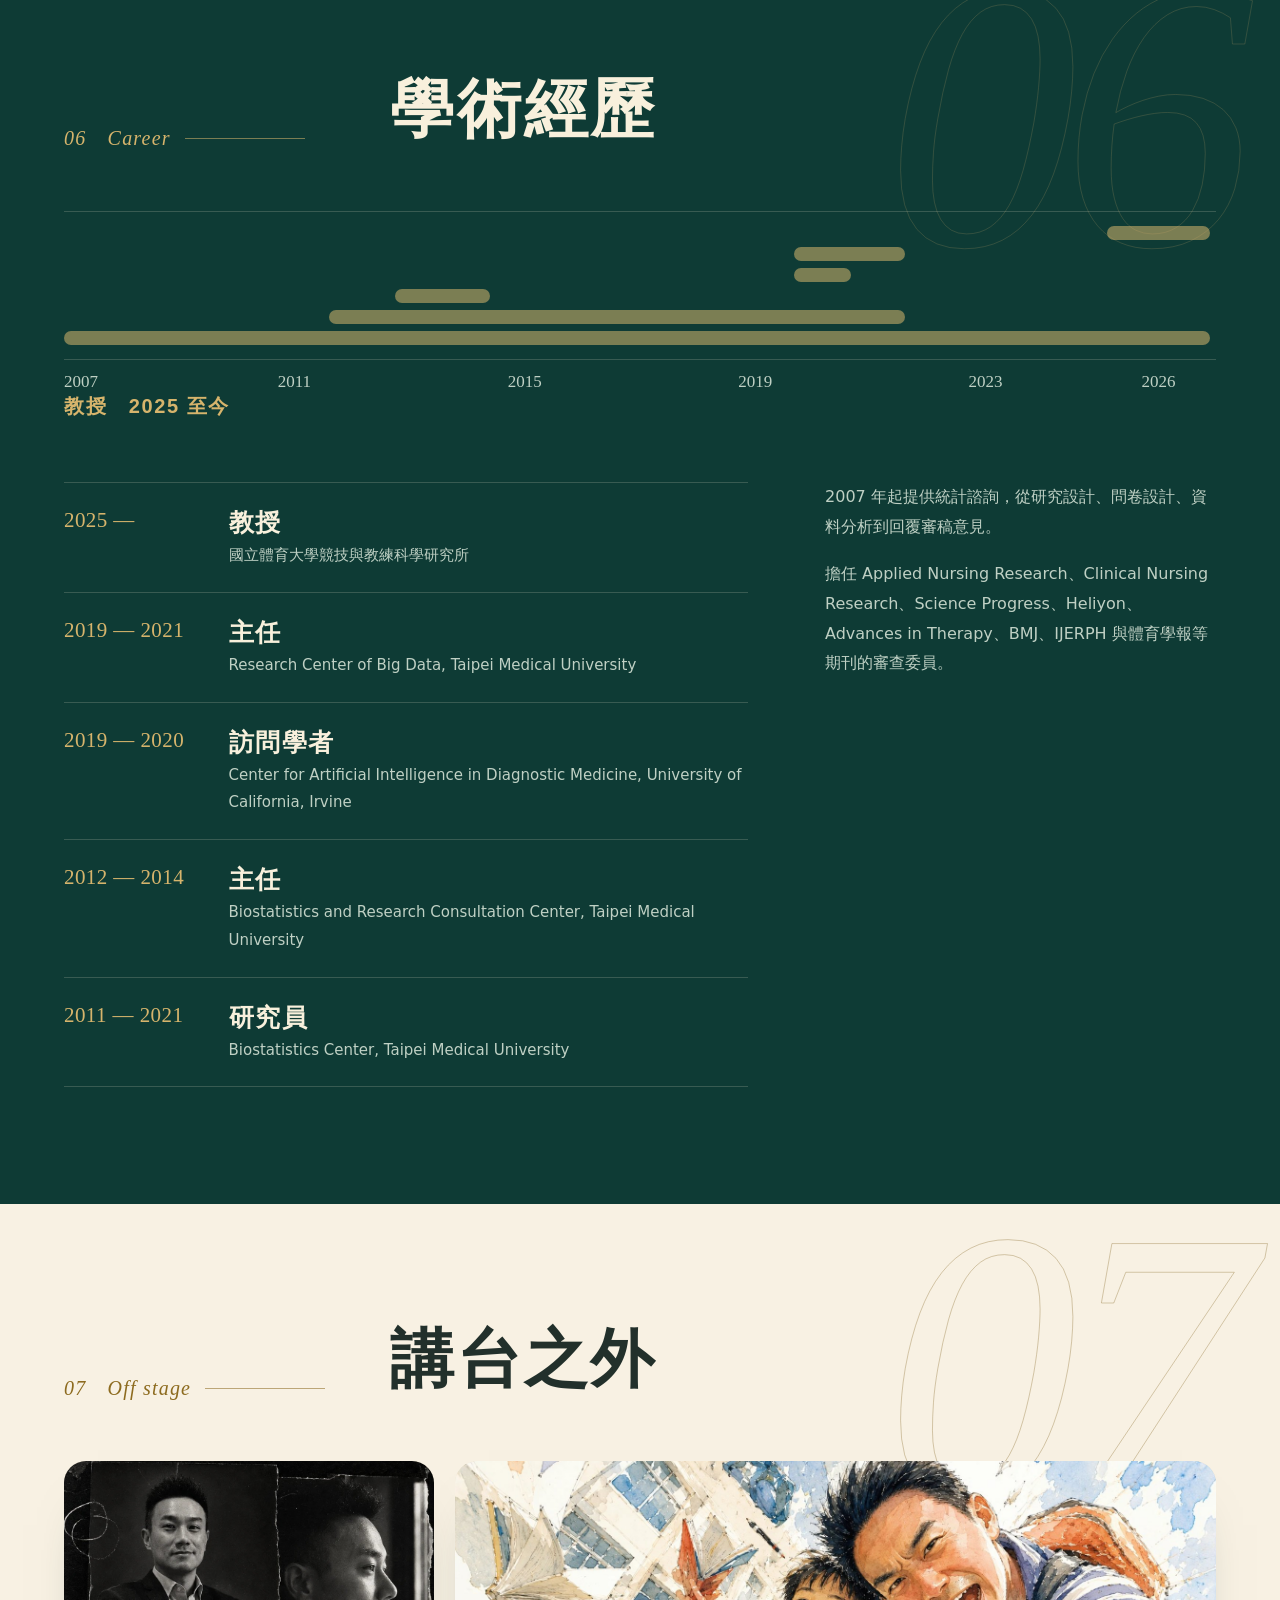
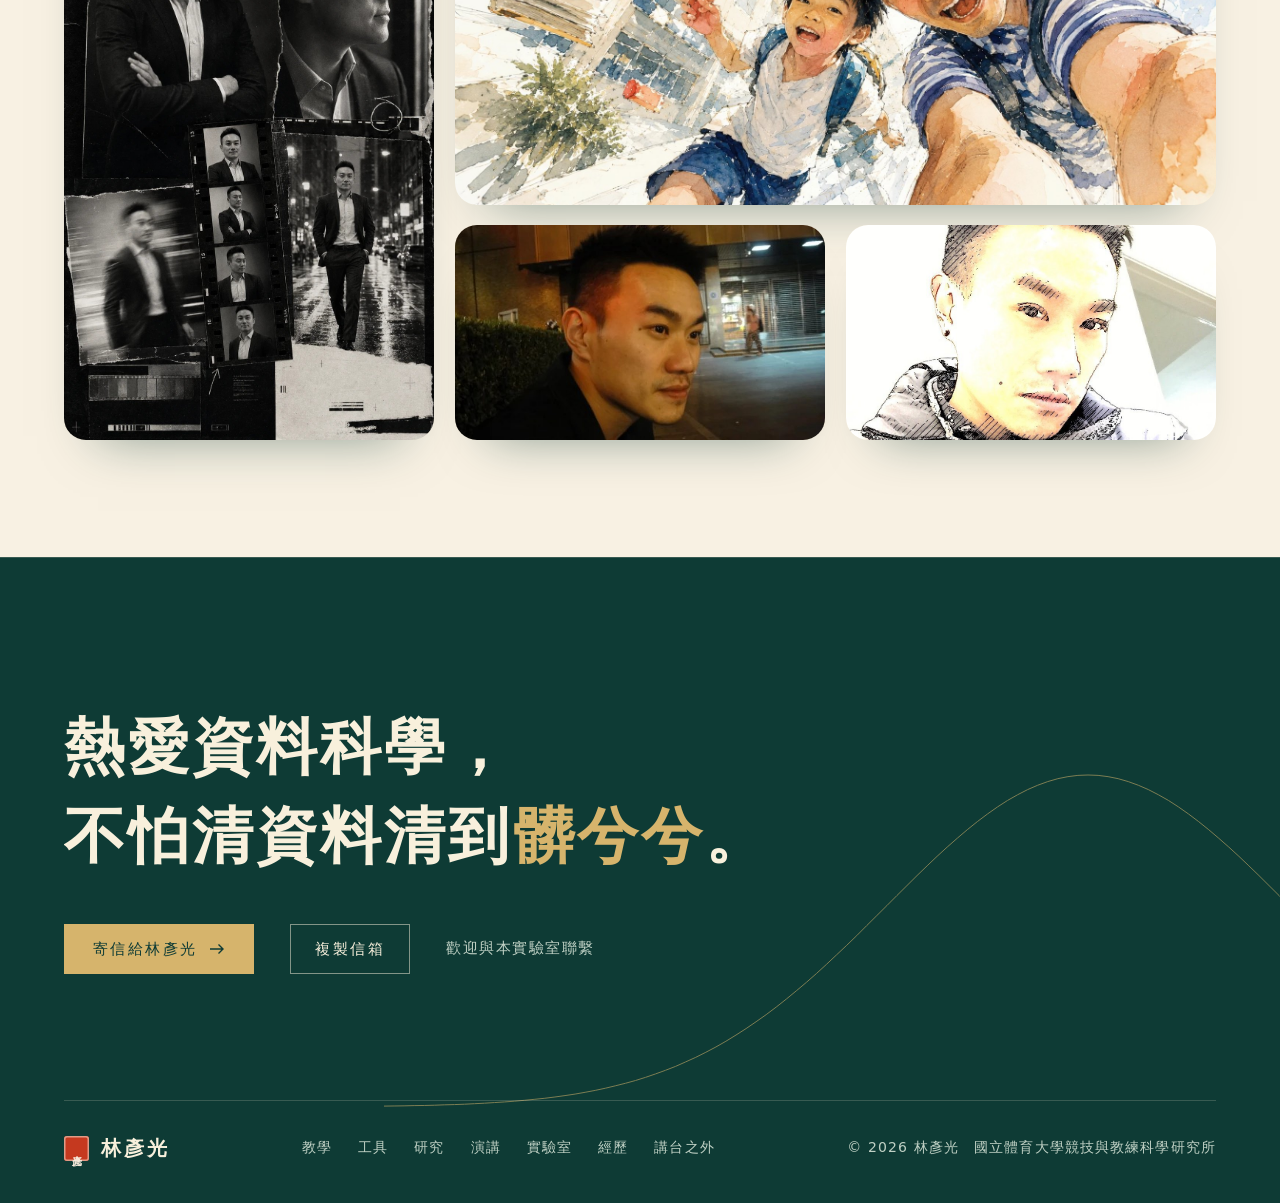
==== commit ed6a0fb0: "首屏職稱改為「資料科學家」；樣式與腳本加上版本參數，避免瀏覽器用到舊快取 Co-Authored-By: Claude Fable 5.2 <noreply@anthropic.com> Claude" ====
--- a/index.html
+++ b/index.html
@@ -13,7 +13,7 @@
 <link rel="preconnect" href="https://fonts.googleapis.com">
 <link rel="preconnect" href="https://fonts.gstatic.com" crossorigin>
 <link href="https://fonts.googleapis.com/css2?family=Chiron+GoRound+TC:wght@400;500;700&family=Cormorant+Garamond:ital,wght@0,500;1,400;1,500&display=swap" rel="stylesheet">
-<link rel="stylesheet" href="style.css">
+<link rel="stylesheet" href="style.css?v=202611220519">
 <script>document.documentElement.classList.add('js')</script>
 </head>
 <body>
@@ -39,7 +39,7 @@
     </svg>
     <div class="wrap hero__main">
       <div>
-        <p class="hero__post"><span>國立體育大學</span><span>競技與教練科學研究所</span><span>教授兼所長</span></p>
+        <p class="hero__post"><span>資料科學家</span></p>
         <h1 class="hero__name" id="name" aria-label="林彥光"><span class="ch" aria-hidden="true"><span style="--i:0">林</span></span><span class="ch" aria-hidden="true"><span style="--i:1">彥</span></span><span class="ch" aria-hidden="true"><span style="--i:2">光</span></span><span class="seal" aria-hidden="true">彥光</span></h1>
         <p class="hero__latin" lang="en">Y. K. Lin</p>
         <p class="hero__lead">教統計，也把課做成網站、把分析做成工具。專長是<strong>生物統計、高維度統計模型、機器學習與人工智慧</strong>。</p>
@@ -325,6 +325,6 @@
     </div>
   </div>
 </footer>
-<script src="script.js" defer></script>
+<script src="script.js?v=202611220519" defer></script>
 </body>
 </html>
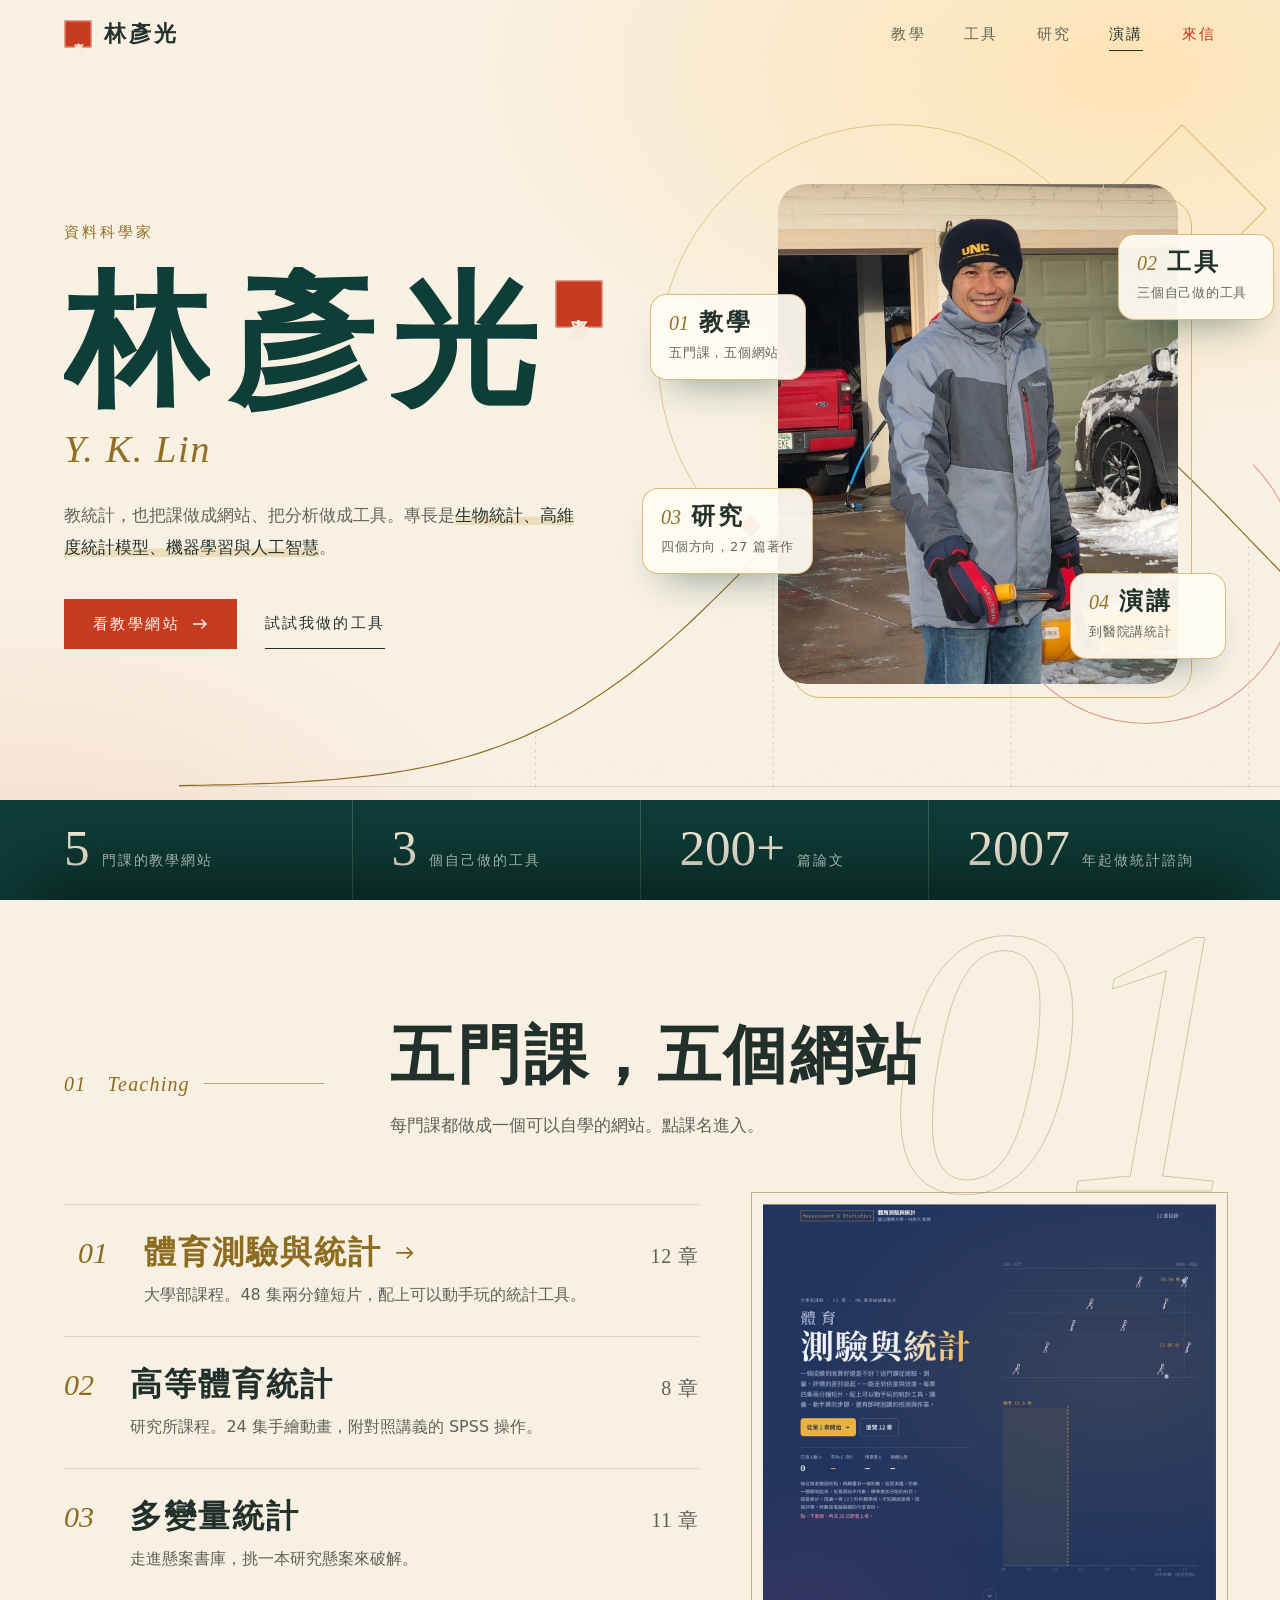
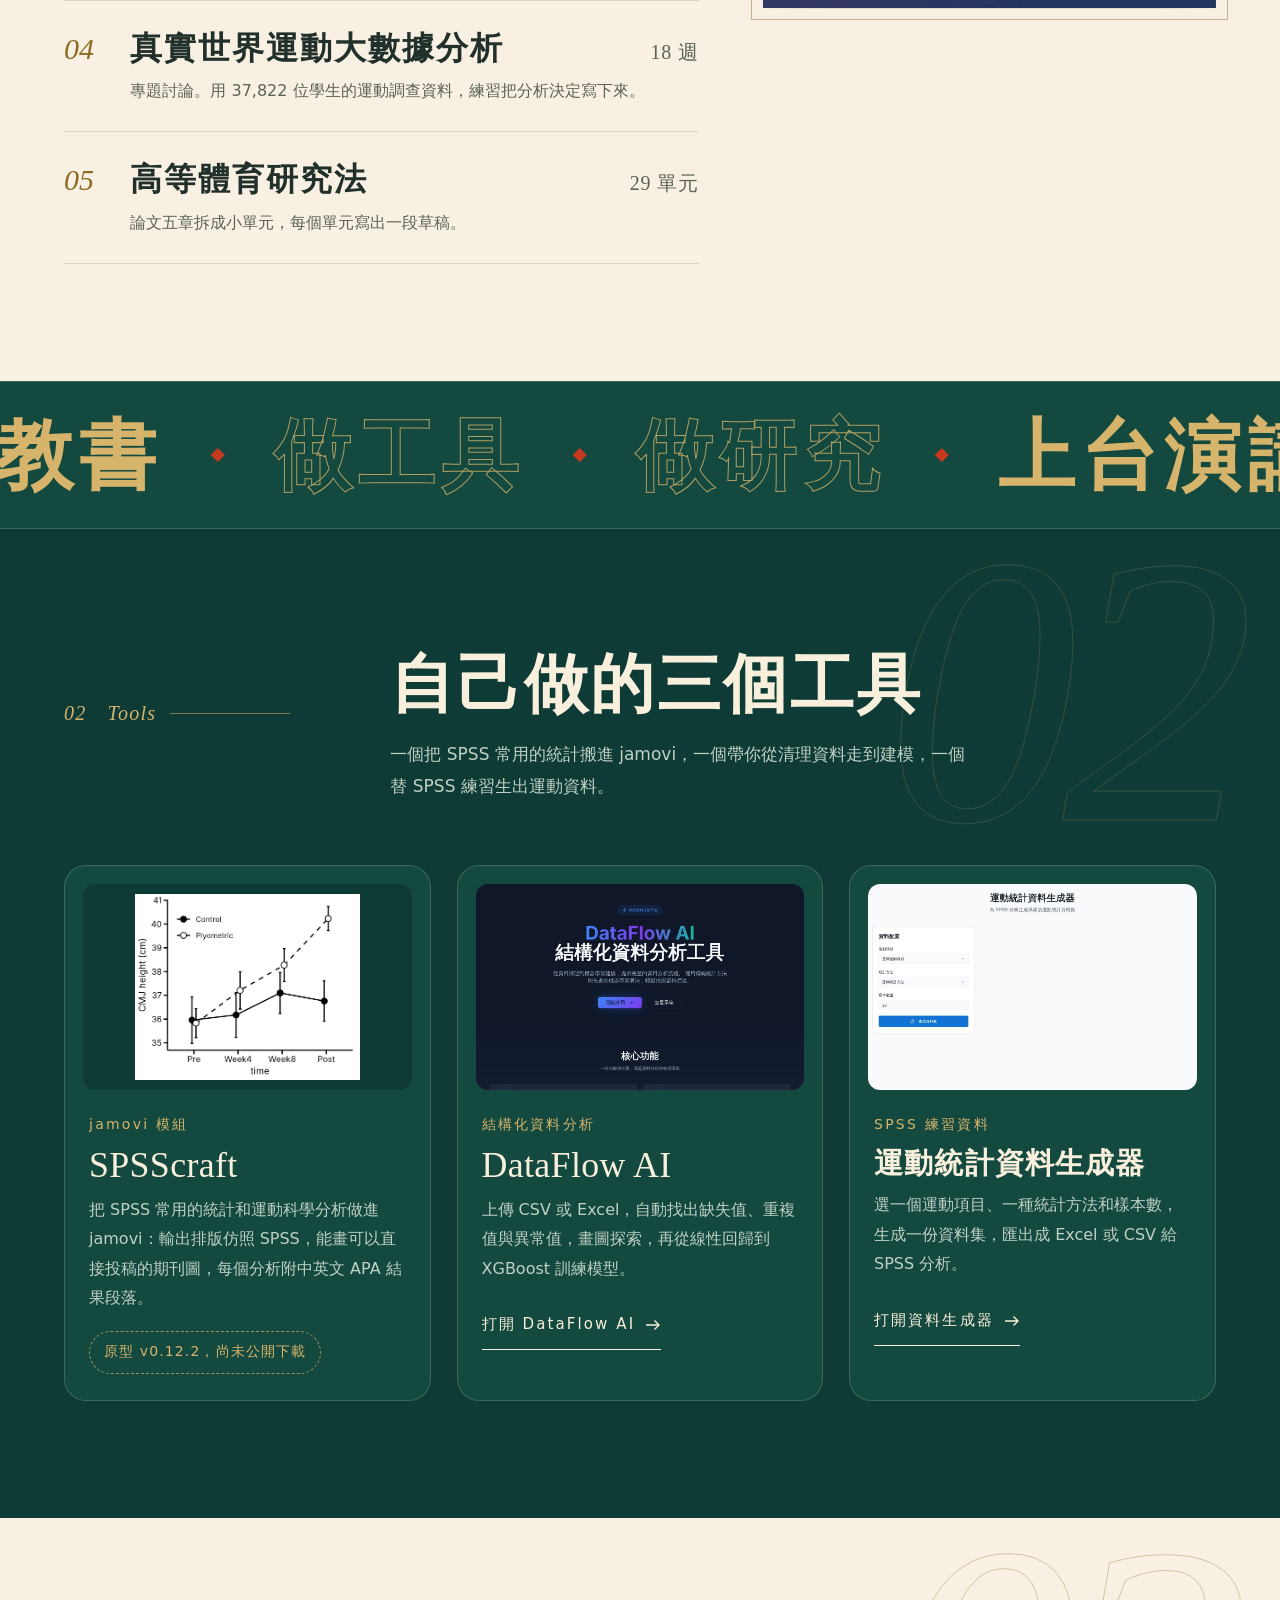
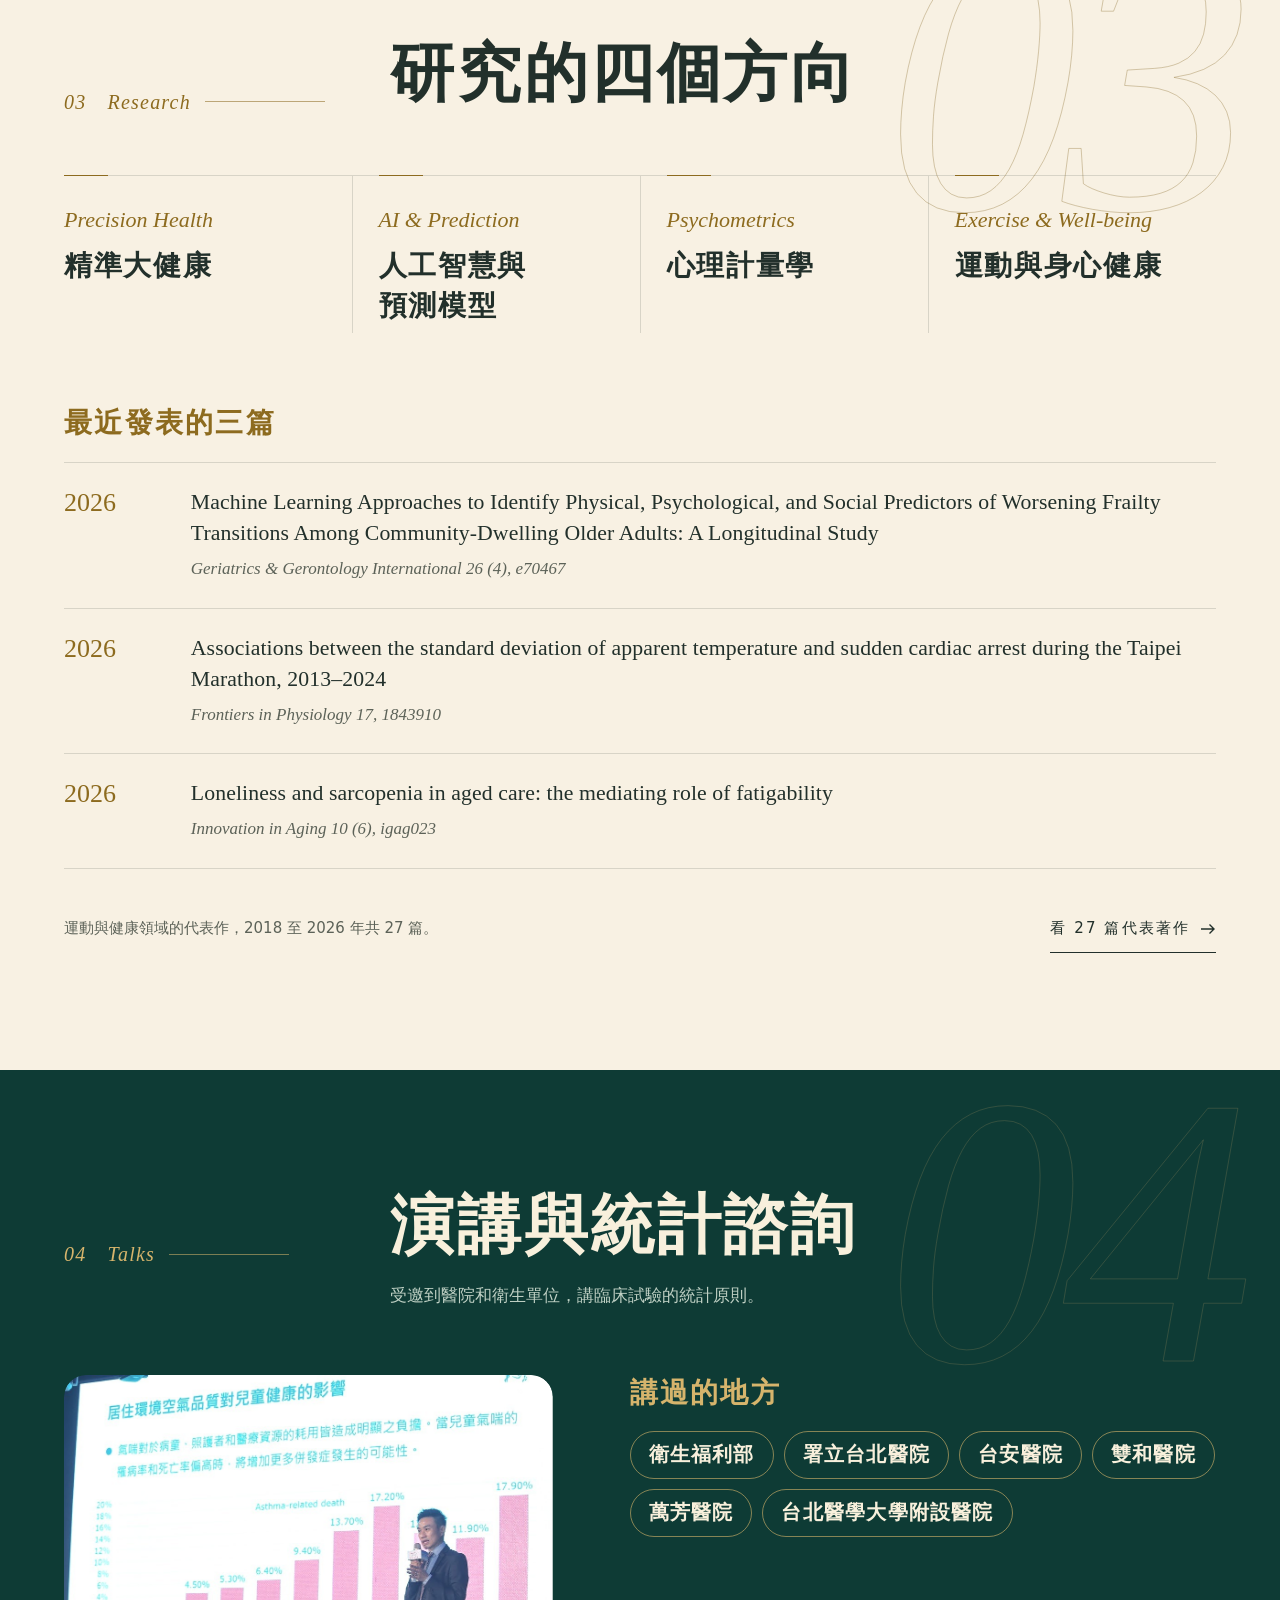
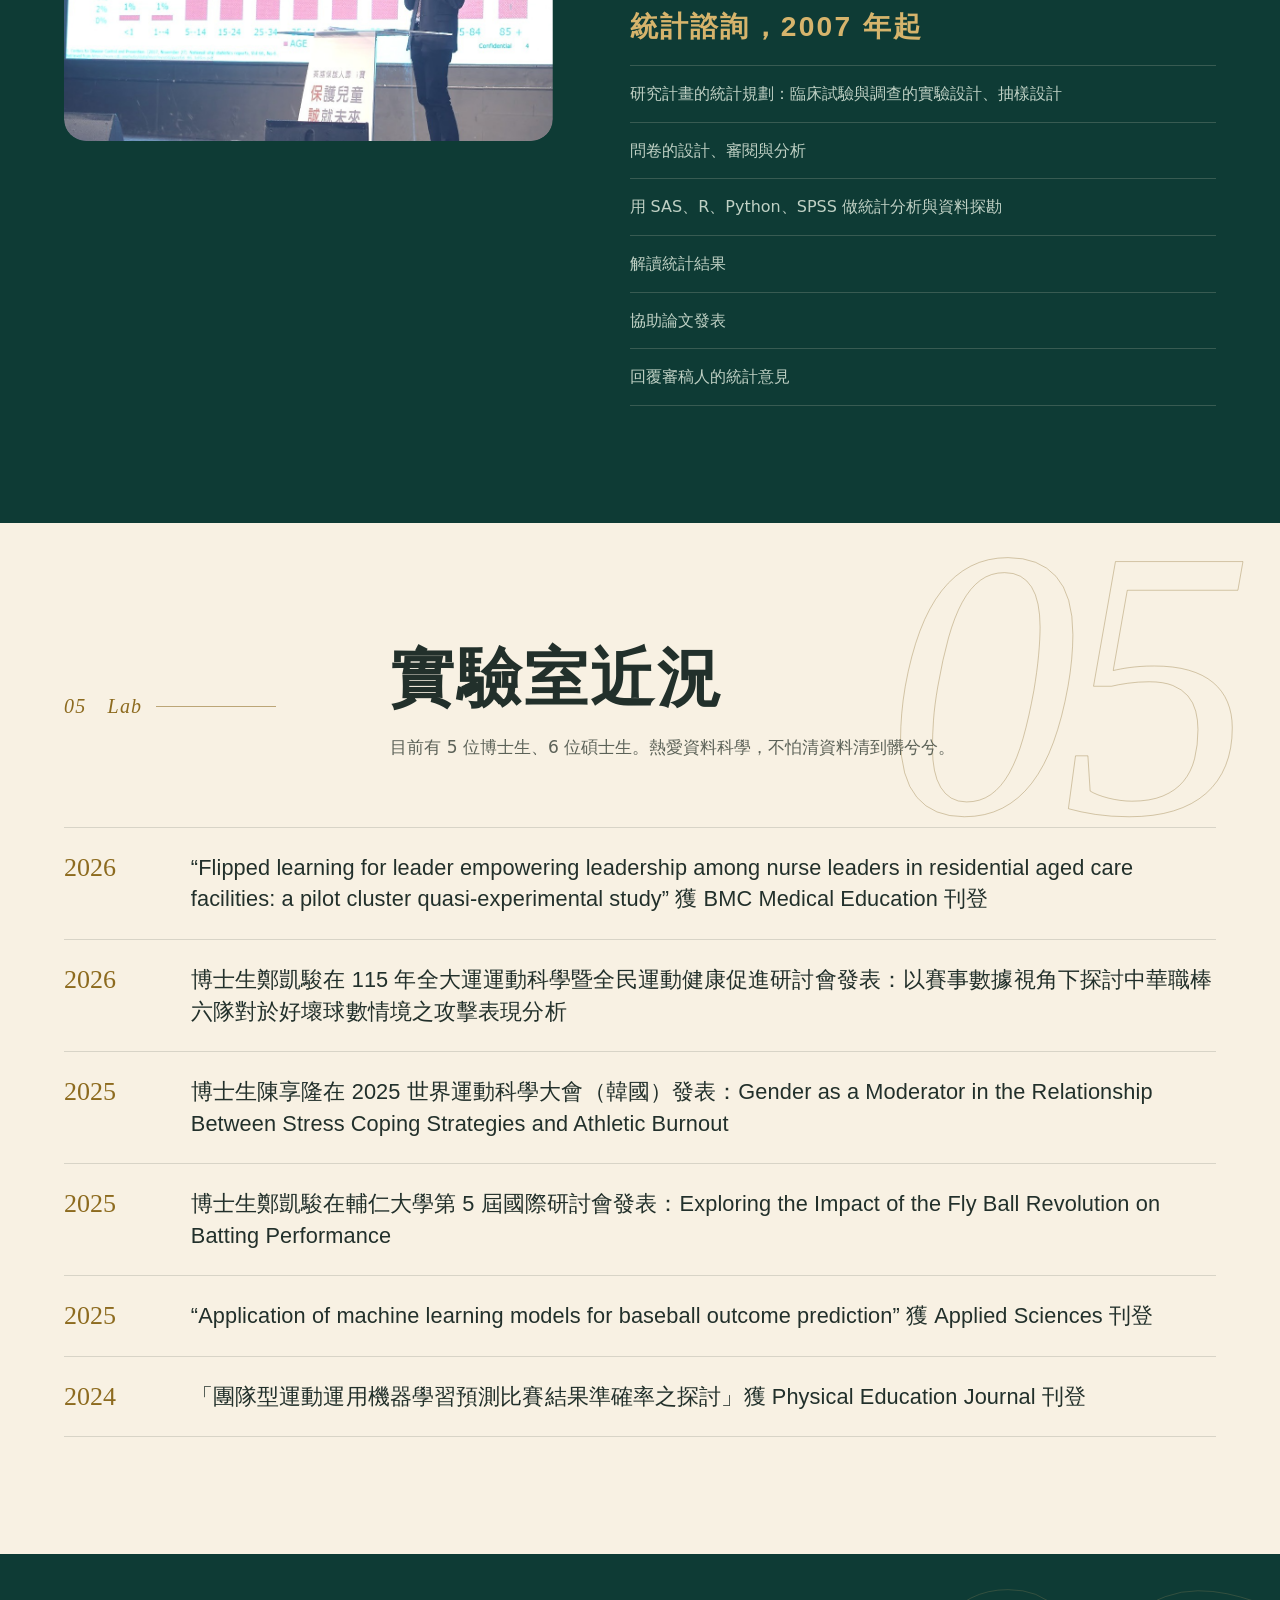
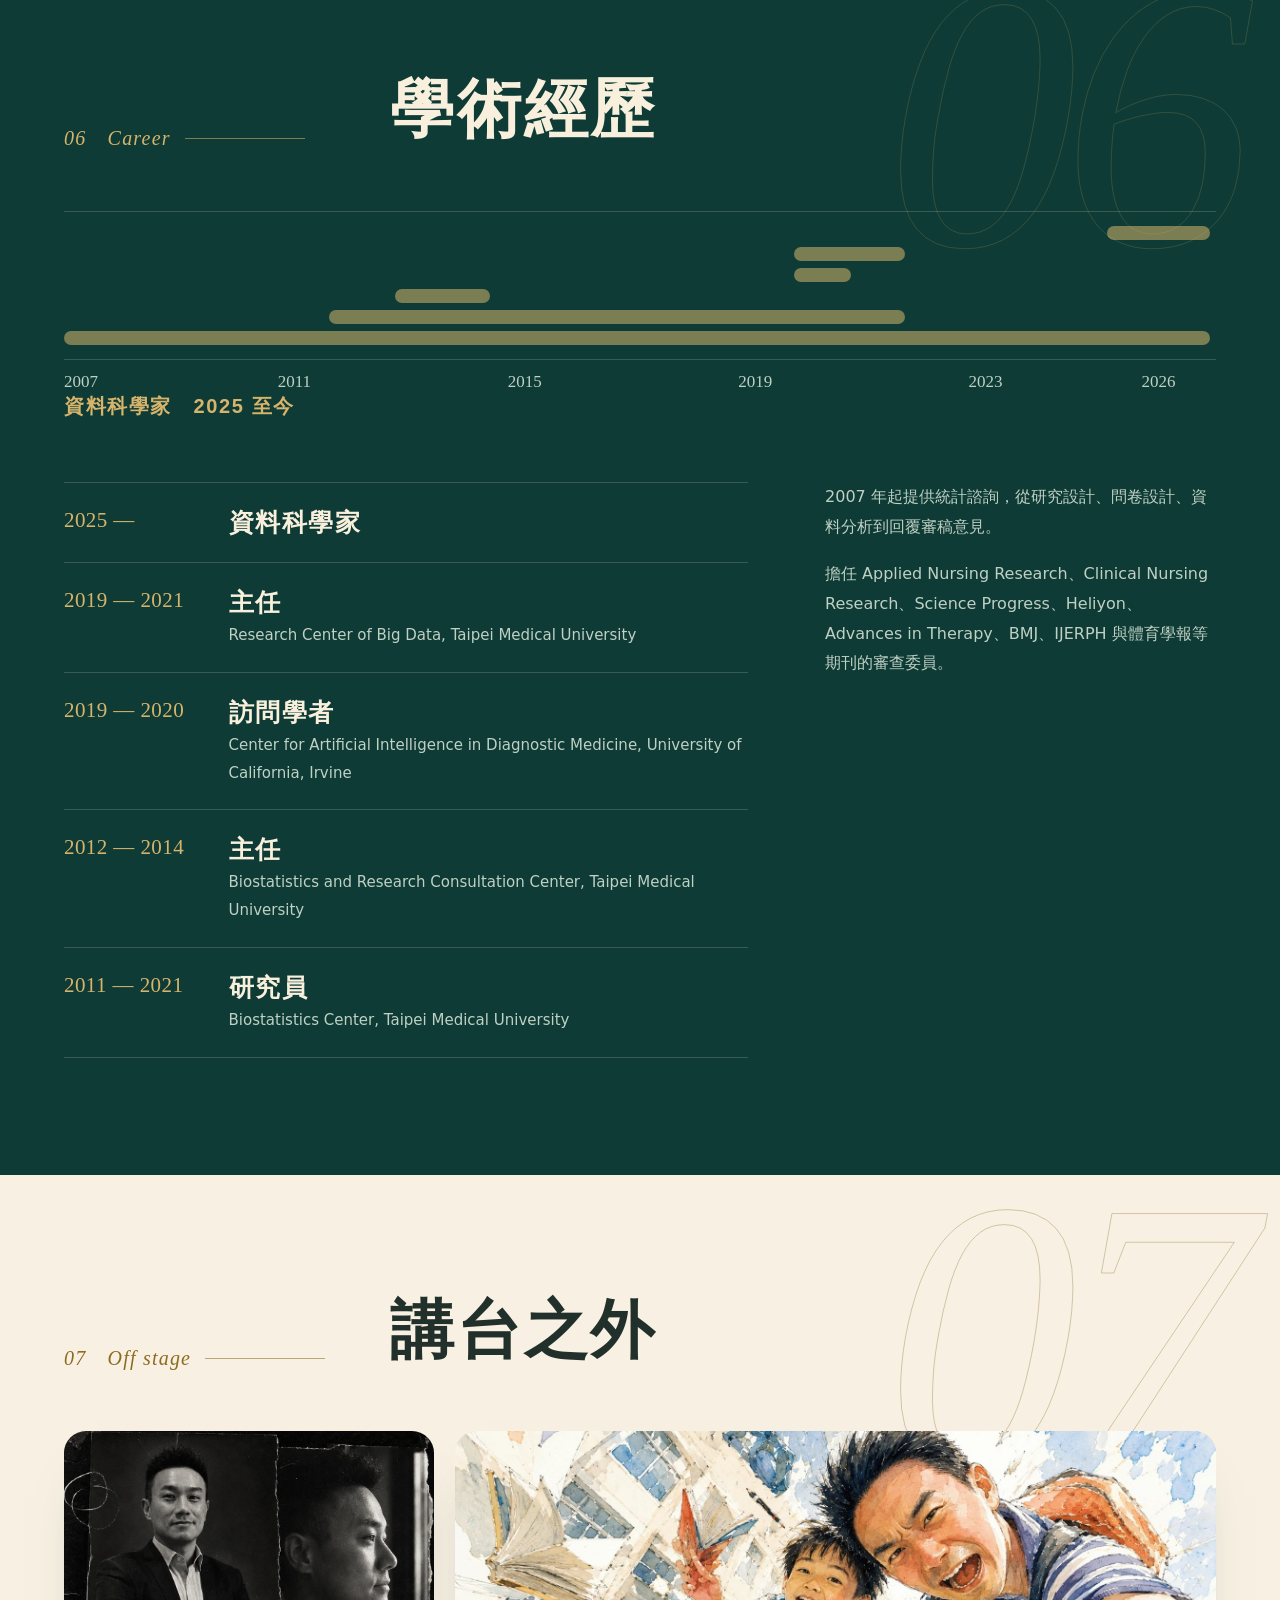
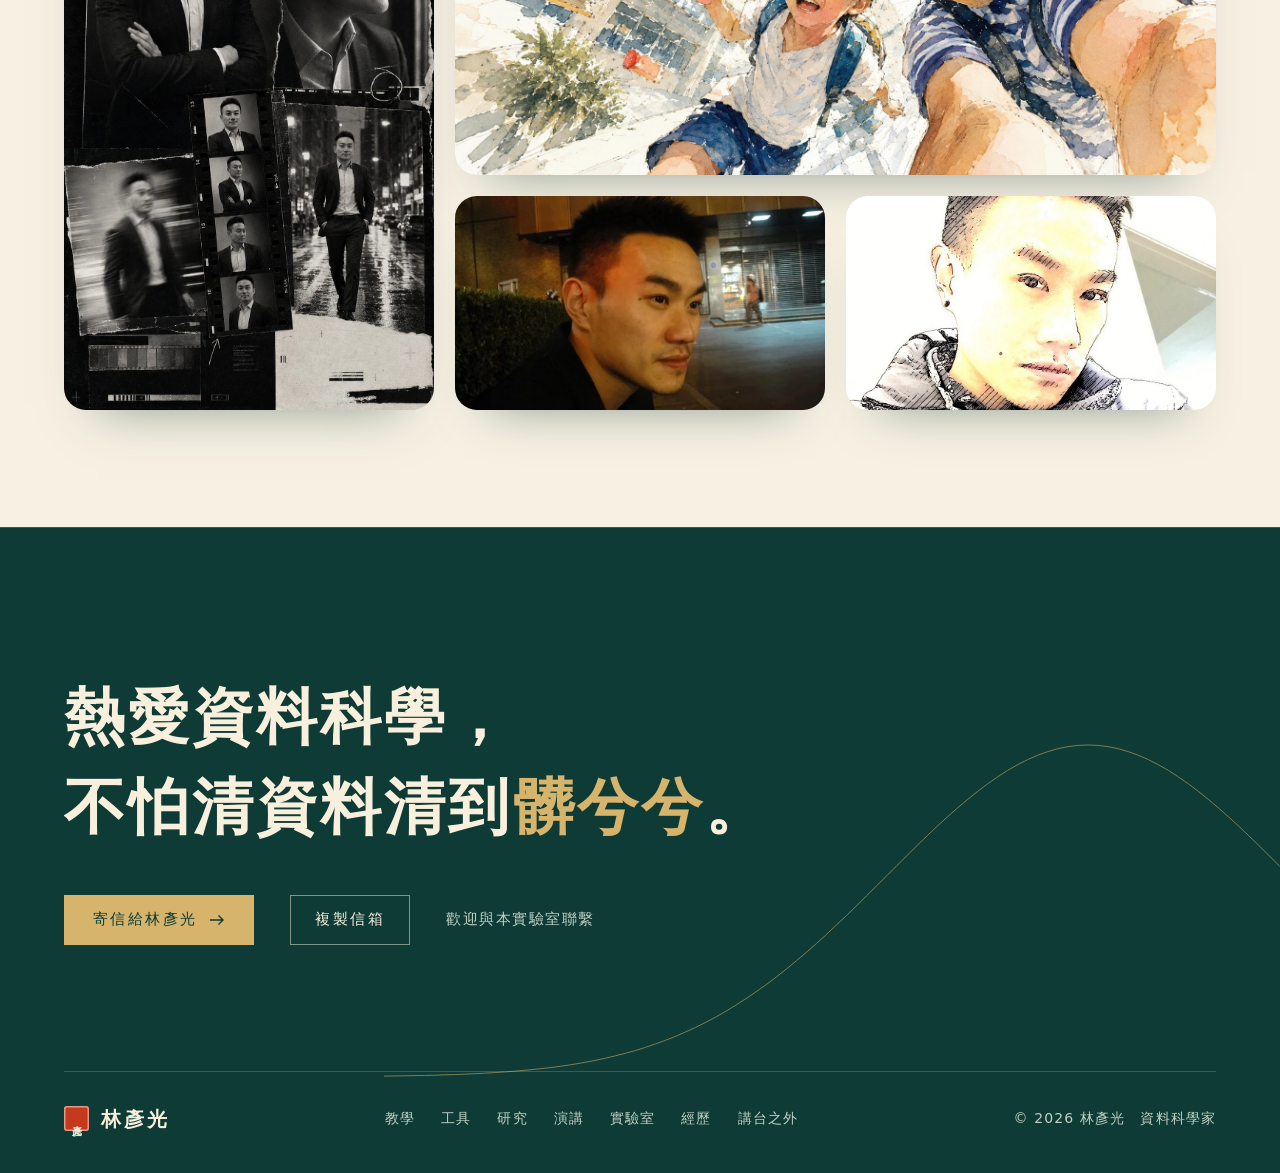
==== commit 7330de97: "頁尾、經歷與網頁描述的職稱改為「資料科學家」 Co-Authored-By: Claude Fable 5.2 <noreply@anthropic.com> Claude-Session: http" ====
--- a/index.html
+++ b/index.html
@@ -4,16 +4,16 @@
 <meta charset="utf-8">
 <meta name="viewport" content="width=device-width, initial-scale=1, viewport-fit=cover">
 <title>林彥光｜體育統計、資料科學與教學</title>
-<meta name="description" content="林彥光，國立體育大學競技與教練科學研究所教授兼所長。五門課的教學網站、研究方向、學術著作與經歷。">
+<meta name="description" content="林彥光，資料科學家。五門課的教學網站、三個自己做的工具、研究、演講與統計諮詢。">
 <meta property="og:type" content="website">
 <meta property="og:title" content="林彥光｜體育統計、資料科學與教學">
-<meta property="og:description" content="林彥光，國立體育大學競技與教練科學研究所教授兼所長。五門課的教學網站、研究方向、學術著作與經歷。">
+<meta property="og:description" content="林彥光，資料科學家。五門課的教學網站、三個自己做的工具、研究、演講與統計諮詢。">
 <meta name="theme-color" content="#f8f1e3">
 <link rel="icon" href="favicon.svg" type="image/svg+xml">
 <link rel="preconnect" href="https://fonts.googleapis.com">
 <link rel="preconnect" href="https://fonts.gstatic.com" crossorigin>
 <link href="https://fonts.googleapis.com/css2?family=Chiron+GoRound+TC:wght@400;500;700&family=Cormorant+Garamond:ital,wght@0,500;1,400;1,500&display=swap" rel="stylesheet">
-<link rel="stylesheet" href="style.css?v=202611220519">
+<link rel="stylesheet" href="style.css?v=202611220525">
 <script>document.documentElement.classList.add('js')</script>
 </head>
 <body>
@@ -265,7 +265,7 @@
       </div>
       <div class="tl reveal" data-stagger-bars>
         <div class="tl__rows">
-          <button class="tl__bar" type="button" data-tl="prof" style="--s:0.9050;--w:0.0900" aria-label="教授，2025 至今" data-cap="教授　2025 至今"></button>
+          <button class="tl__bar" type="button" data-tl="prof" style="--s:0.9050;--w:0.0900" aria-label="資料科學家，2025 至今" data-cap="資料科學家　2025 至今"></button>
           <button class="tl__bar" type="button" data-tl="bigdata" style="--s:0.6335;--w:0.0965" aria-label="主任，2019–2021" data-cap="主任　2019–2021"></button>
           <button class="tl__bar" type="button" data-tl="visit" style="--s:0.6335;--w:0.0500" aria-label="訪問學者，2019–2020" data-cap="訪問學者　2019–2020"></button>
           <button class="tl__bar" type="button" data-tl="consultctr" style="--s:0.2875;--w:0.0825" aria-label="主任，2012–2014" data-cap="主任　2012–2014"></button>
@@ -273,11 +273,11 @@
           <button class="tl__bar" type="button" data-tl="consult" style="--s:0.0000;--w:0.9950" aria-label="統計諮詢，2007 至今" data-cap="統計諮詢　2007 至今"></button>
         </div>
         <div class="tl__axis num" aria-hidden="true"><span style="--s:0.0000">2007</span><span style="--s:0.2000">2011</span><span style="--s:0.4000">2015</span><span style="--s:0.6000">2019</span><span style="--s:0.8000">2023</span><span style="--s:0.9500">2026</span></div>
-        <p class="tl__cap" aria-hidden="true"><span>教授　2025 至今</span></p>
+        <p class="tl__cap" aria-hidden="true"><span>資料科學家　2025 至今</span></p>
       </div>
       <div class="career">
         <ul class="cv reveal" data-stagger>
-          <li data-tl="prof"><span class="cv__when">2025 —</span><div><p class="cv__role">教授</p><p class="cv__org">國立體育大學競技與教練科學研究所</p></div></li>
+          <li data-tl="prof"><span class="cv__when">2025 —</span><div><p class="cv__role">資料科學家</p></div></li>
           <li data-tl="bigdata"><span class="cv__when">2019 — 2021</span><div><p class="cv__role">主任</p><p class="cv__org" lang="en">Research Center of Big Data, Taipei Medical University</p></div></li>
           <li data-tl="visit"><span class="cv__when">2019 — 2020</span><div><p class="cv__role">訪問學者</p><p class="cv__org" lang="en">Center for Artificial Intelligence in Diagnostic Medicine, University of California, Irvine</p></div></li>
           <li data-tl="consultctr"><span class="cv__when">2012 — 2014</span><div><p class="cv__role">主任</p><p class="cv__org" lang="en">Biostatistics and Research Consultation Center, Taipei Medical University</p></div></li>
@@ -321,10 +321,10 @@
       <nav aria-label="頁尾">
         <a href="#teaching">教學</a><a href="#tools">工具</a><a href="#research">研究</a><a href="#talks">演講</a><a href="#lab">實驗室</a><a href="#career">經歷</a><a href="#life">講台之外</a>
       </nav>
-      <span>&copy; 2026 林彥光　國立體育大學競技與教練科學研究所</span>
+      <span>&copy; 2026 林彥光　資料科學家</span>
     </div>
   </div>
 </footer>
-<script src="script.js?v=202611220519" defer></script>
+<script src="script.js?v=202611220525" defer></script>
 </body>
 </html>
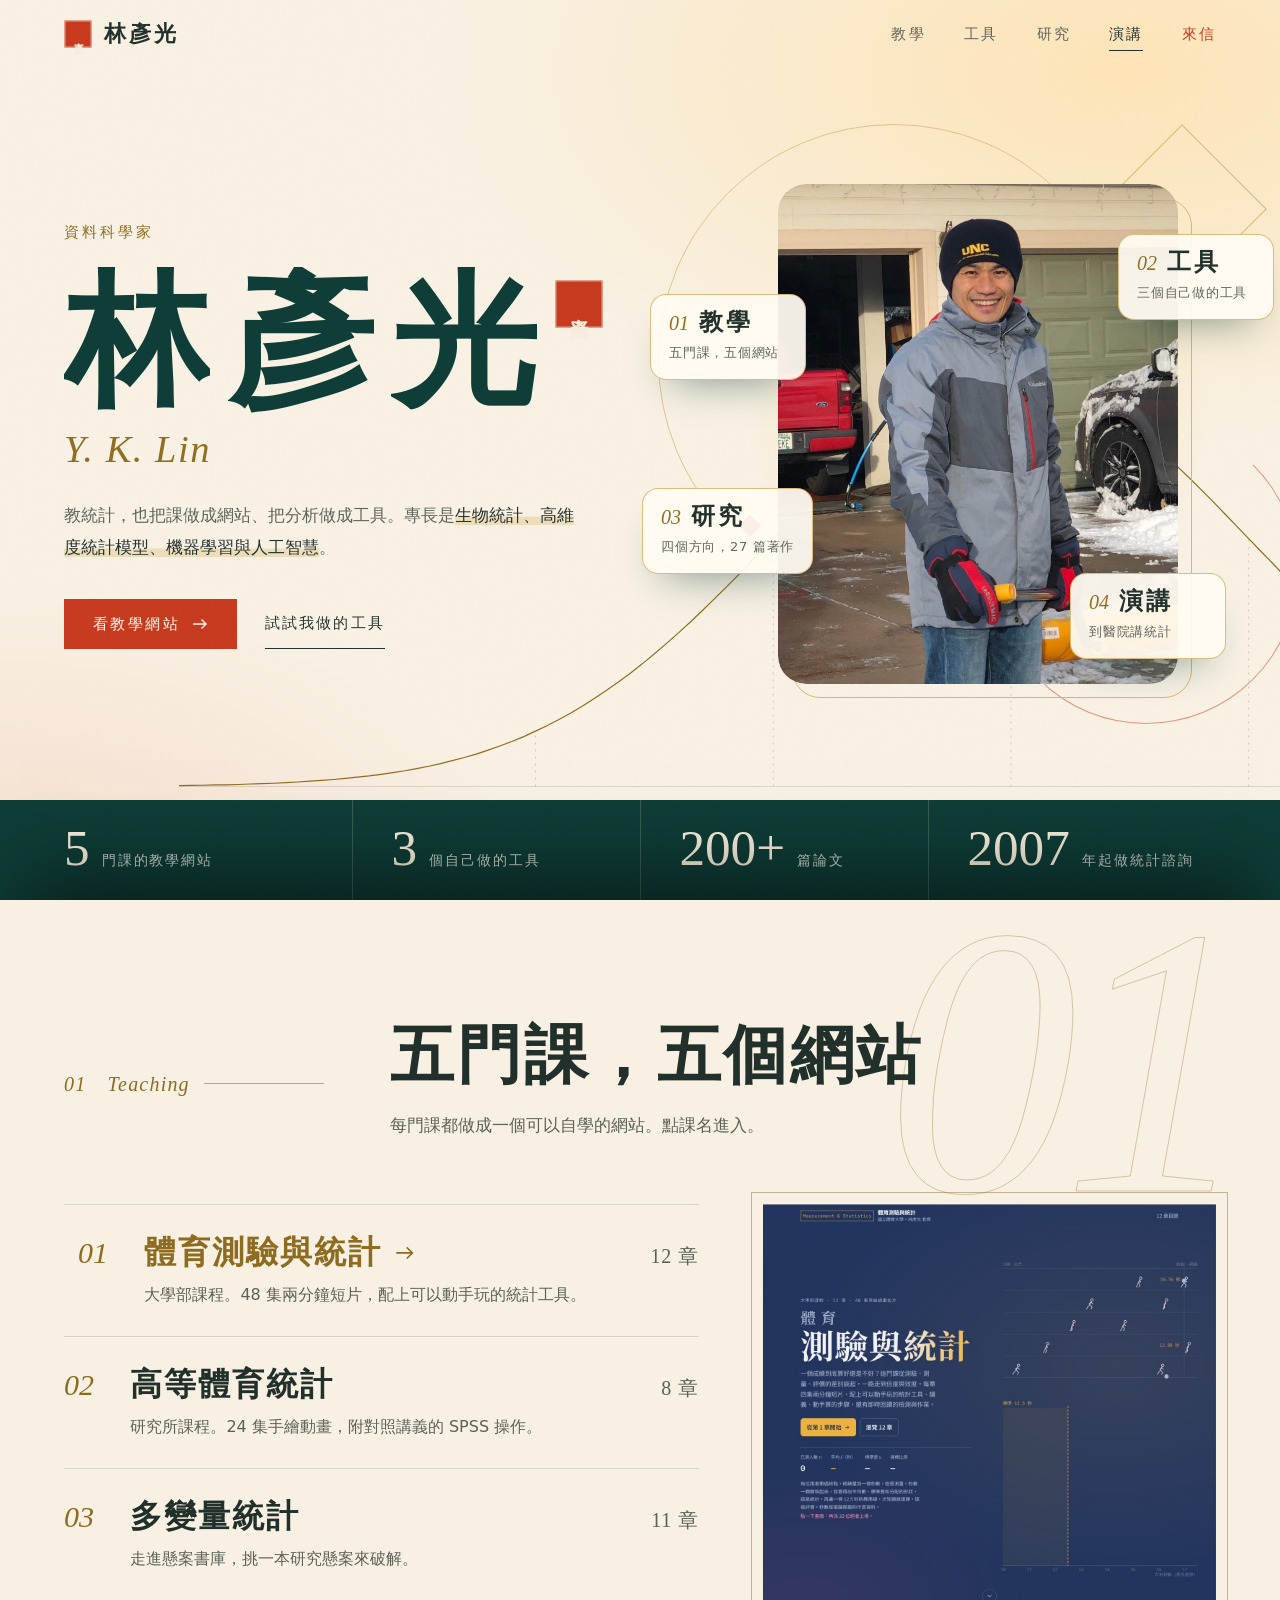
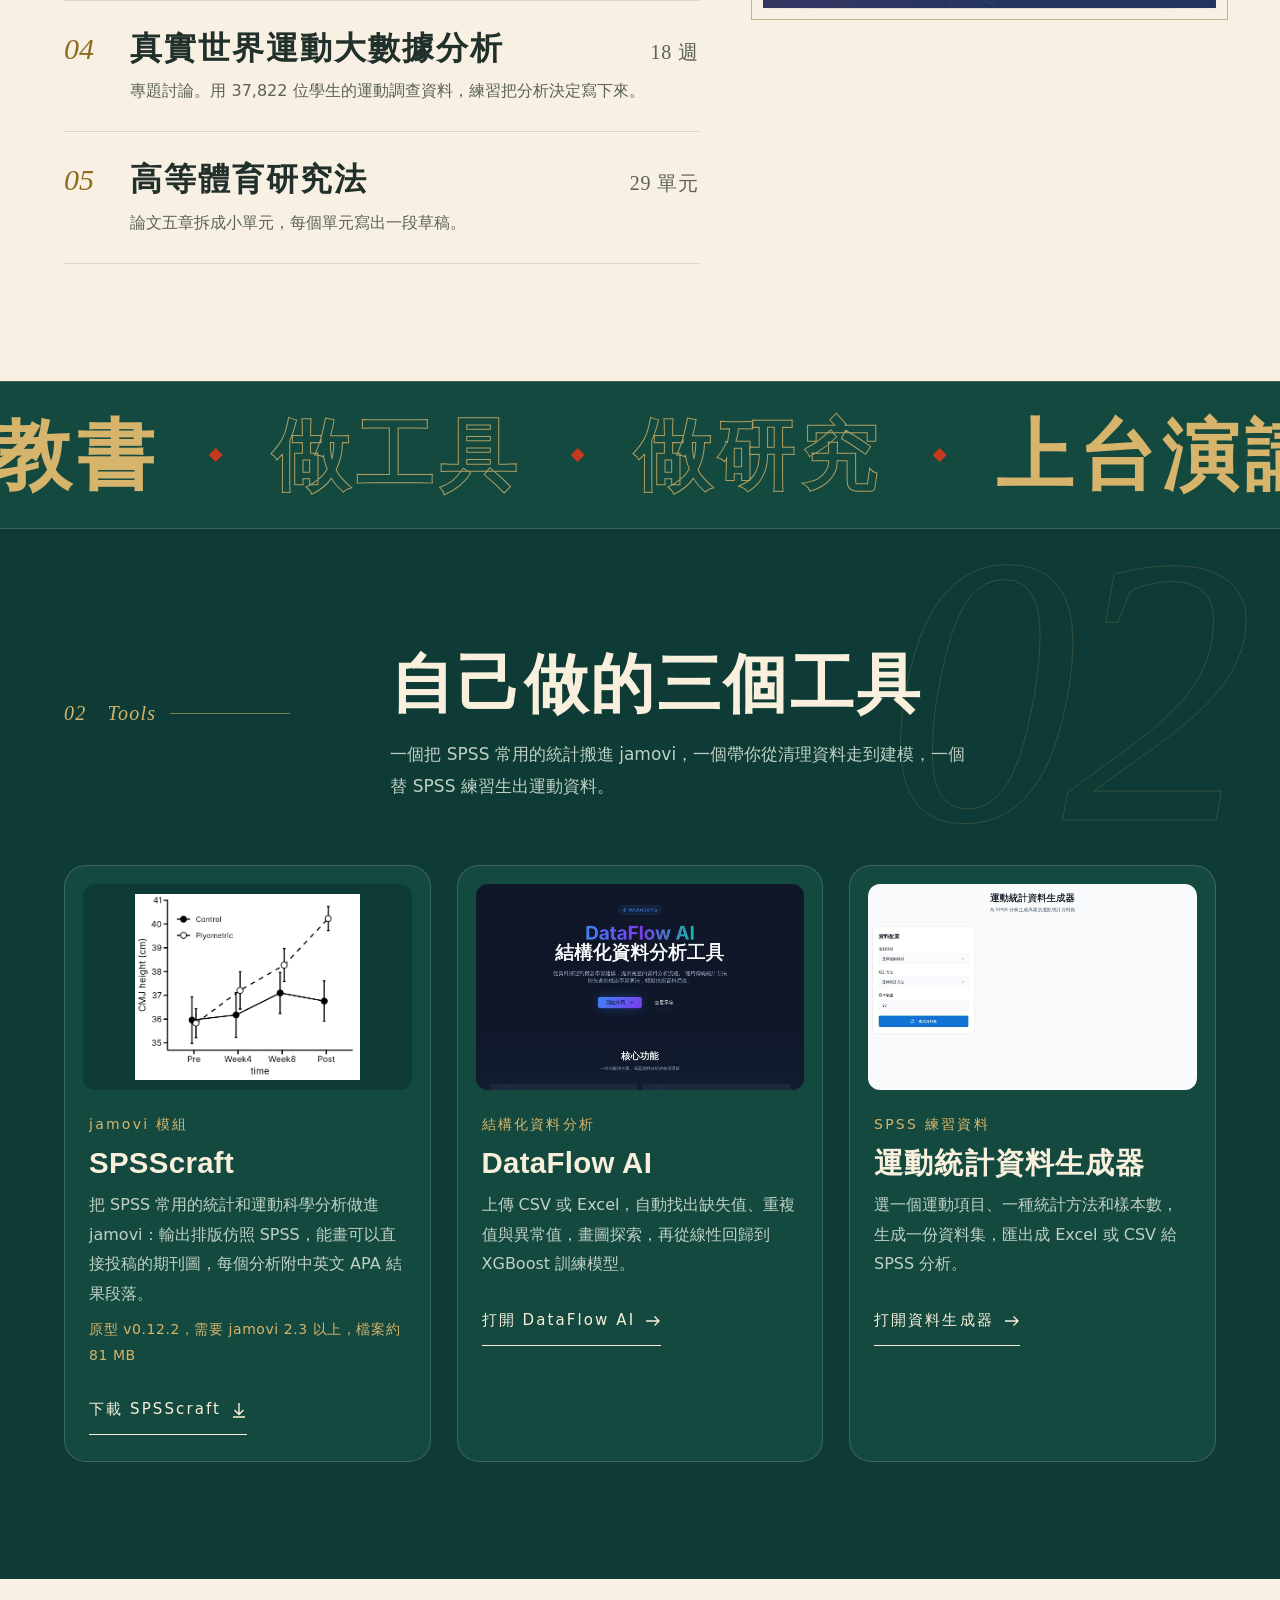
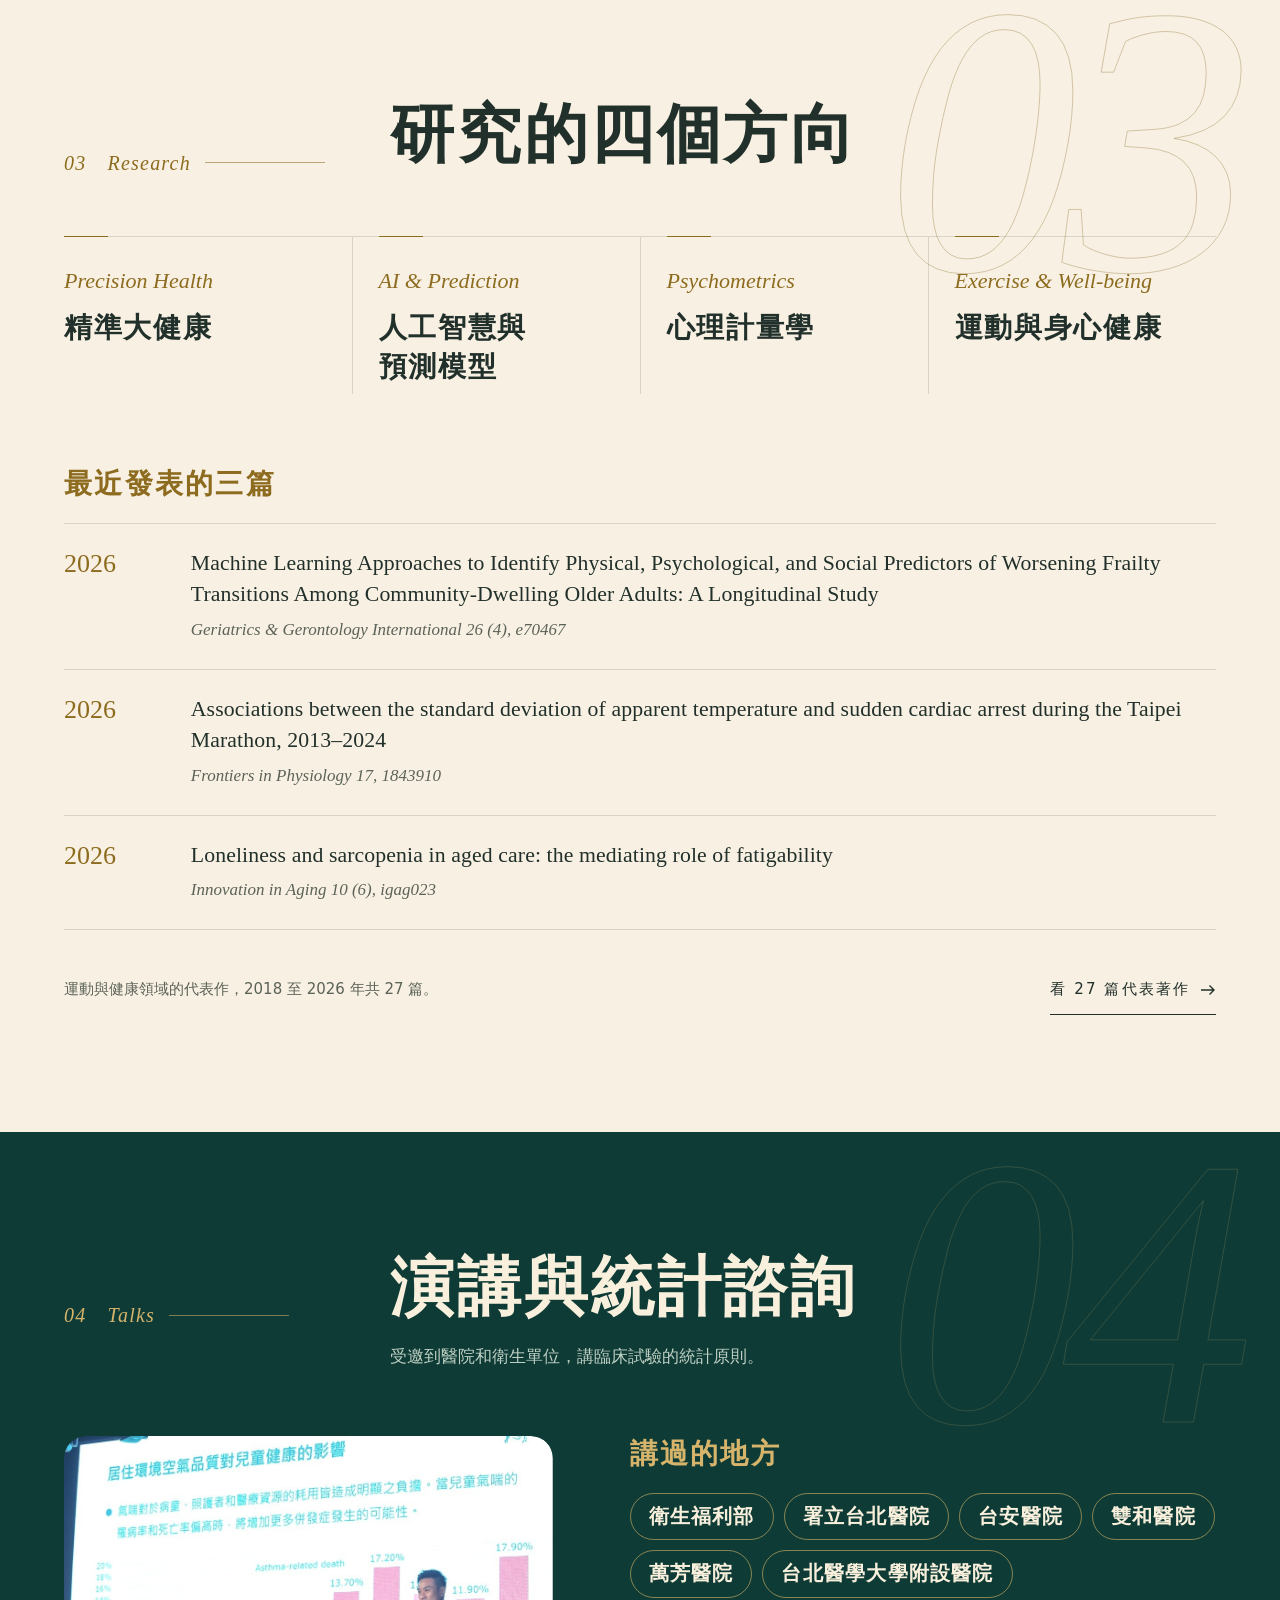
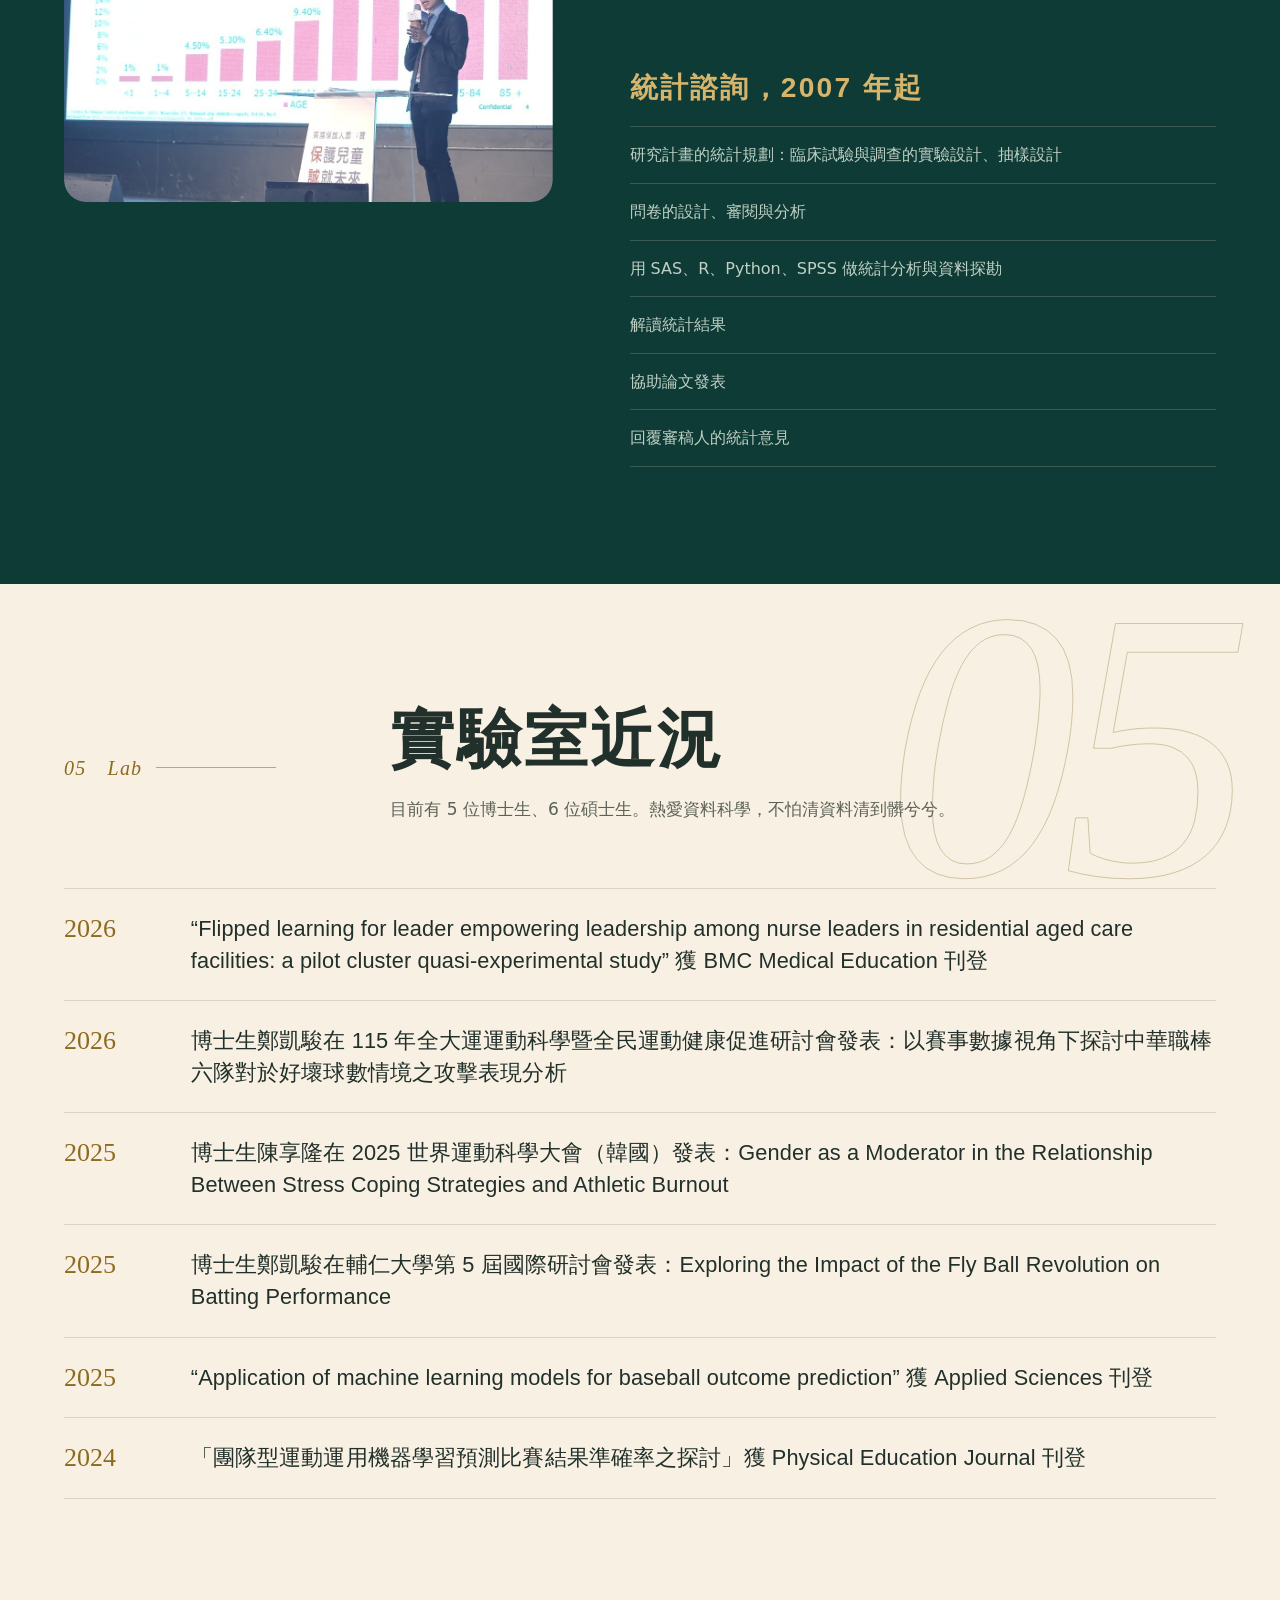
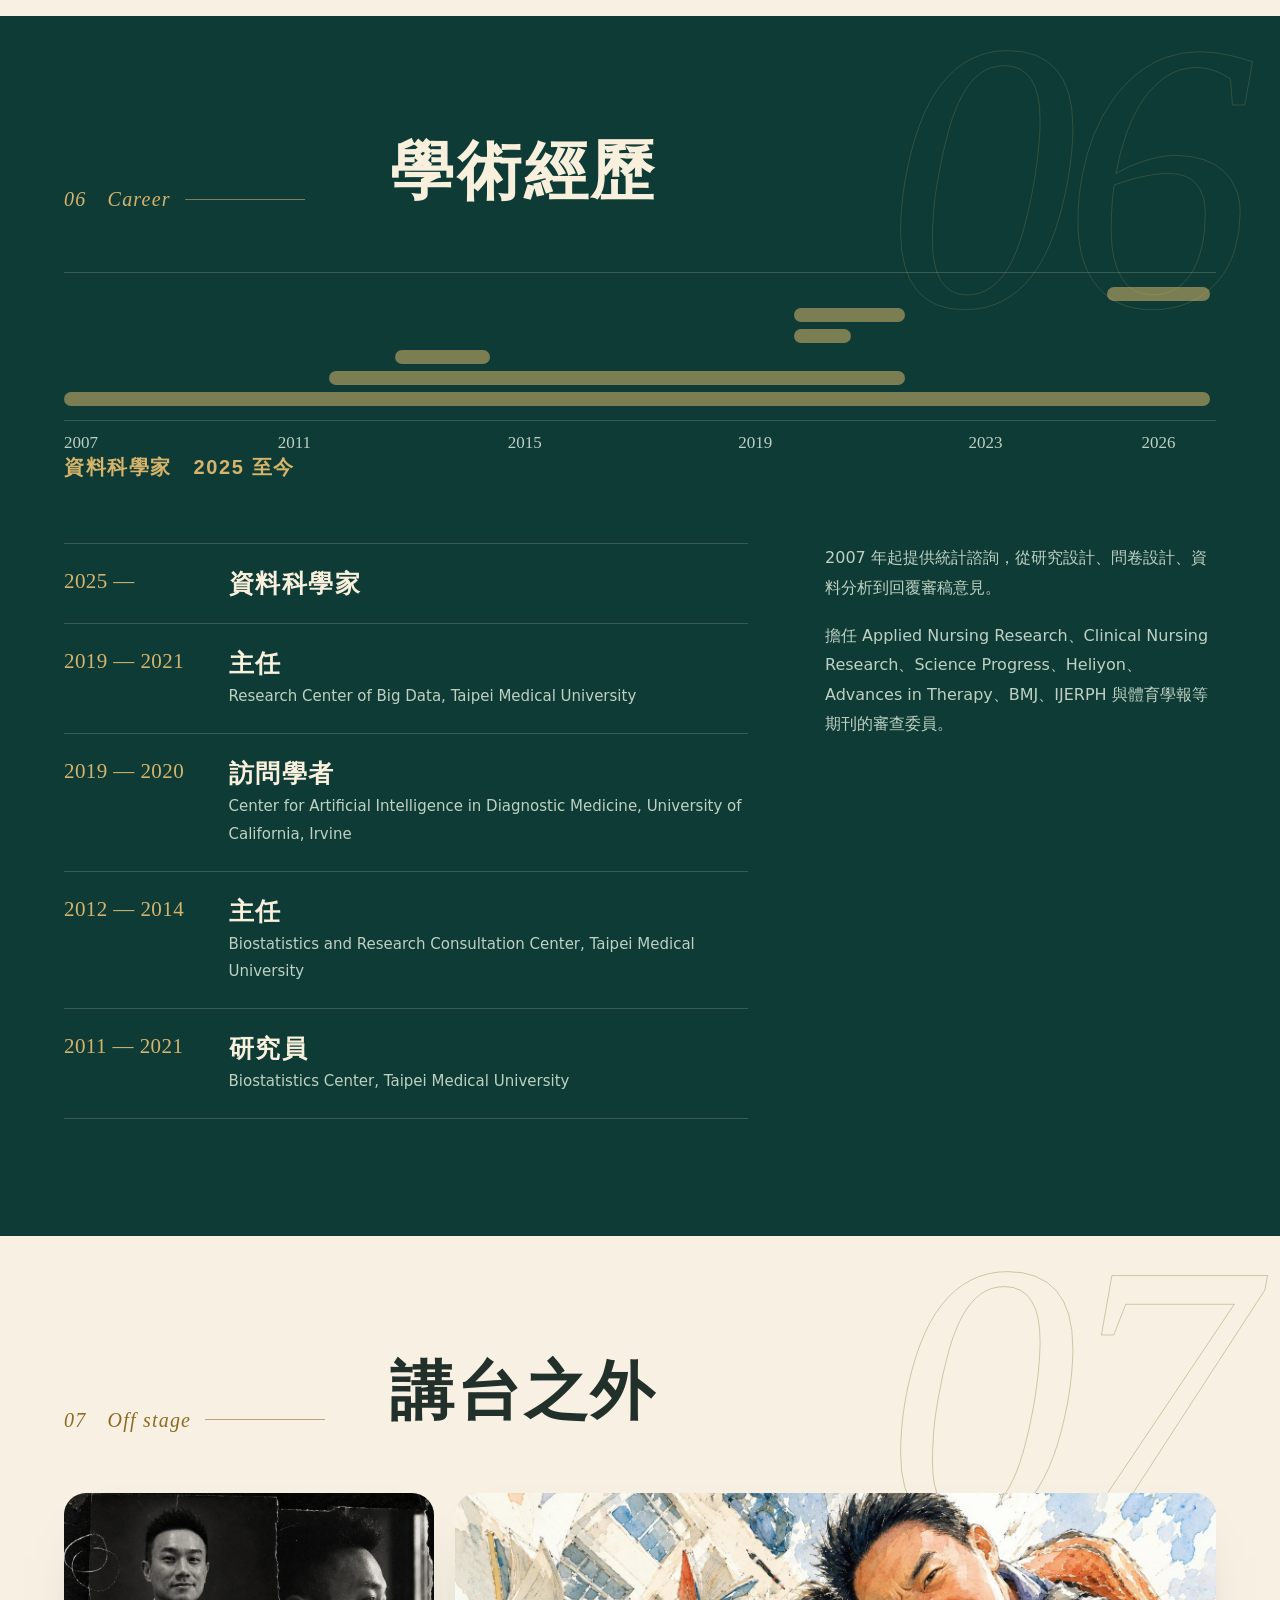
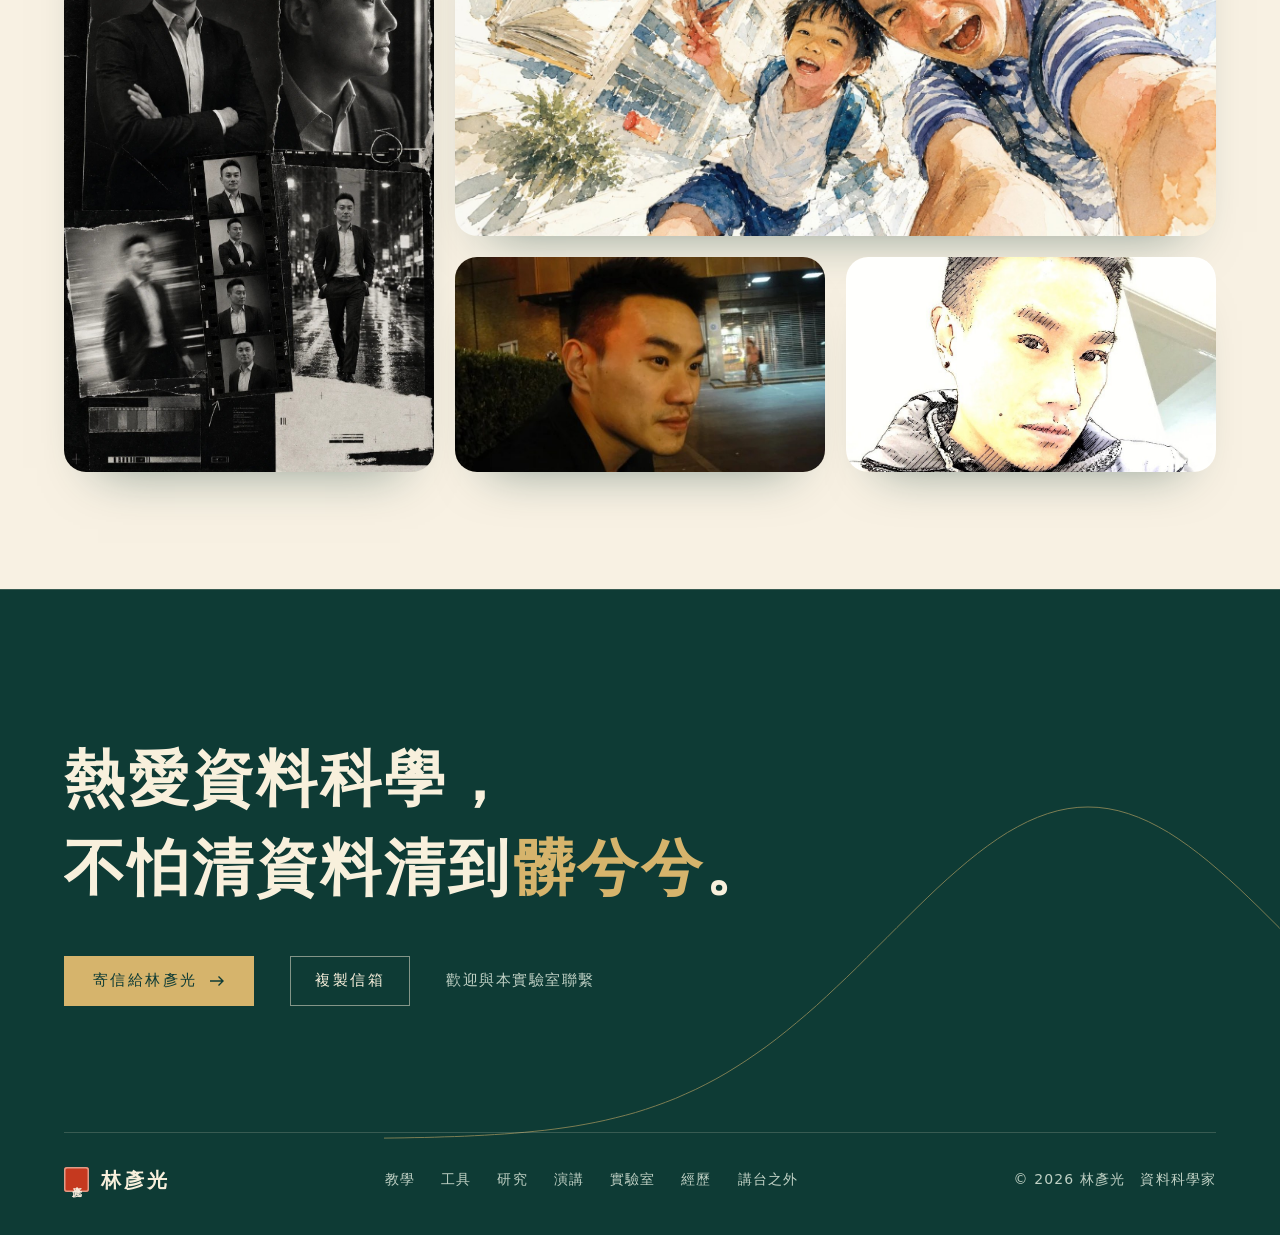
==== commit 37c7d3db: "SPSScraft 卡片改為可下載（Dropbox 上的 .jmo）；工具名稱統一用粗圓體 Co-Authored-By: Claude Fable 5.2 <noreply@anthropic.co" ====
--- a/index.html
+++ b/index.html
@@ -13,7 +13,7 @@
 <link rel="preconnect" href="https://fonts.googleapis.com">
 <link rel="preconnect" href="https://fonts.gstatic.com" crossorigin>
 <link href="https://fonts.googleapis.com/css2?family=Chiron+GoRound+TC:wght@400;500;700&family=Cormorant+Garamond:ital,wght@0,500;1,400;1,500&display=swap" rel="stylesheet">
-<link rel="stylesheet" href="style.css?v=202611220525">
+<link rel="stylesheet" href="style.css?v=202611220529">
 <script>document.documentElement.classList.add('js')</script>
 </head>
 <body>
@@ -154,13 +154,14 @@
         <p class="sec__note">一個把 SPSS 常用的統計搬進 jamovi，一個帶你從清理資料走到建模，一個替 SPSS 練習生出運動資料。</p>
       </div>
       <div class="tools reveal" data-stagger>
-        <div class="tool tool--plain">
+        <a class="tool" href="https://www.dropbox.com/scl/fi/b02k1qimmzzrkmqa58fdm/SPSScraft_0.12.2.jmo?rlkey=iy55cad7i10c0p7crdxczb4k4&amp;dl=1">
           <span class="tool__shot tool__shot--fig"><img src="img/tool-spsscraft.png" width="1003" height="826" alt="SPSScraft 畫的期刊圖：控制組與增強式訓練組在四個時間點的垂直跳高度，附誤差線" loading="lazy"></span>
           <span class="tool__kind">jamovi 模組</span>
           <span class="tool__name" lang="en">SPSScraft</span>
           <span class="tool__desc">把 SPSS 常用的統計和運動科學分析做進 jamovi：輸出排版仿照 SPSS，能畫可以直接投稿的期刊圖，每個分析附中英文 APA 結果段落。</span>
-          <span class="tool__state">原型 v0.12.2，尚未公開下載</span>
-        </div>
+          <span class="tool__req">原型 v0.12.2，需要 jamovi 2.3 以上，檔案約 81 MB</span>
+          <span class="textlink">下載 SPSScraft<svg viewBox="0 0 16 16" aria-hidden="true"><path d="M8 1v11M3.5 8 8 12.5 12.5 8M2 15h12"/></svg></span>
+        </a>
         <a class="tool" href="https://analyze-deck-tool.lovable.app/">
           <span class="tool__shot"><img src="img/tool-deck.jpg" width="1256" height="785" alt="DataFlow AI 首頁，列出資料上傳、資料清理、視覺化分析與機器學習四項功能" loading="lazy"></span>
           <span class="tool__kind">結構化資料分析</span>
@@ -325,6 +326,6 @@
     </div>
   </div>
 </footer>
-<script src="script.js?v=202611220525" defer></script>
+<script src="script.js?v=202611220529" defer></script>
 </body>
 </html>
--- a/style.css
+++ b/style.css
@@ -243,13 +243,13 @@
 .tool__shot--fig { background: #fff; }
 .tool .tool__shot--fig img { object-fit: contain; object-position: 50% 50%; padding: 10px; }
 .tool--plain:hover .tool__shot img { transform: none; }
-.tool__state { justify-self: start; margin: 10px 6px 0; padding: 7px 14px 8px; border: 1px dashed rgba(214, 180, 108, 0.7); border-radius: 999px; font-size: 14px; letter-spacing: 0.08em; color: var(--gold); }
+.tool__req { padding: 0 6px; font-size: 14px; letter-spacing: 0.04em; color: var(--gold); }
 .tool__shot { display: block; aspect-ratio: 1256 / 785; overflow: hidden; border-radius: 12px; margin-bottom: 14px; background: var(--ink); }
 .tool__shot img { width: 100%; height: 100%; object-fit: cover; object-position: 50% 0; transition: transform 600ms var(--ease); }
 .tool:hover .tool__shot img, .tool:focus-visible .tool__shot img { transform: scale(1.04); }
 .tool__kind { padding: 0 6px; font-size: 14px; letter-spacing: 0.16em; color: var(--gold); }
 .tool__name { padding: 0 6px; font: 700 clamp(24px, 2.3vw, 32px)/1.25 var(--serif-tc); letter-spacing: 0.04em; }
-.tool__name:lang(en) { font: 500 clamp(30px, 2.8vw, 40px)/1.15 var(--serif); letter-spacing: 0.01em; }
+.tool__name:lang(en) { letter-spacing: 0.01em; }
 .tool__desc { padding: 0 6px; color: var(--ivory-dim); font-size: 16px; max-width: 30em; }
 .tool .textlink { justify-self: start; margin: 10px 6px 0; color: var(--ivory); }
 .tool:hover .textlink, .tool:focus-visible .textlink { color: var(--gold); gap: 16px; }
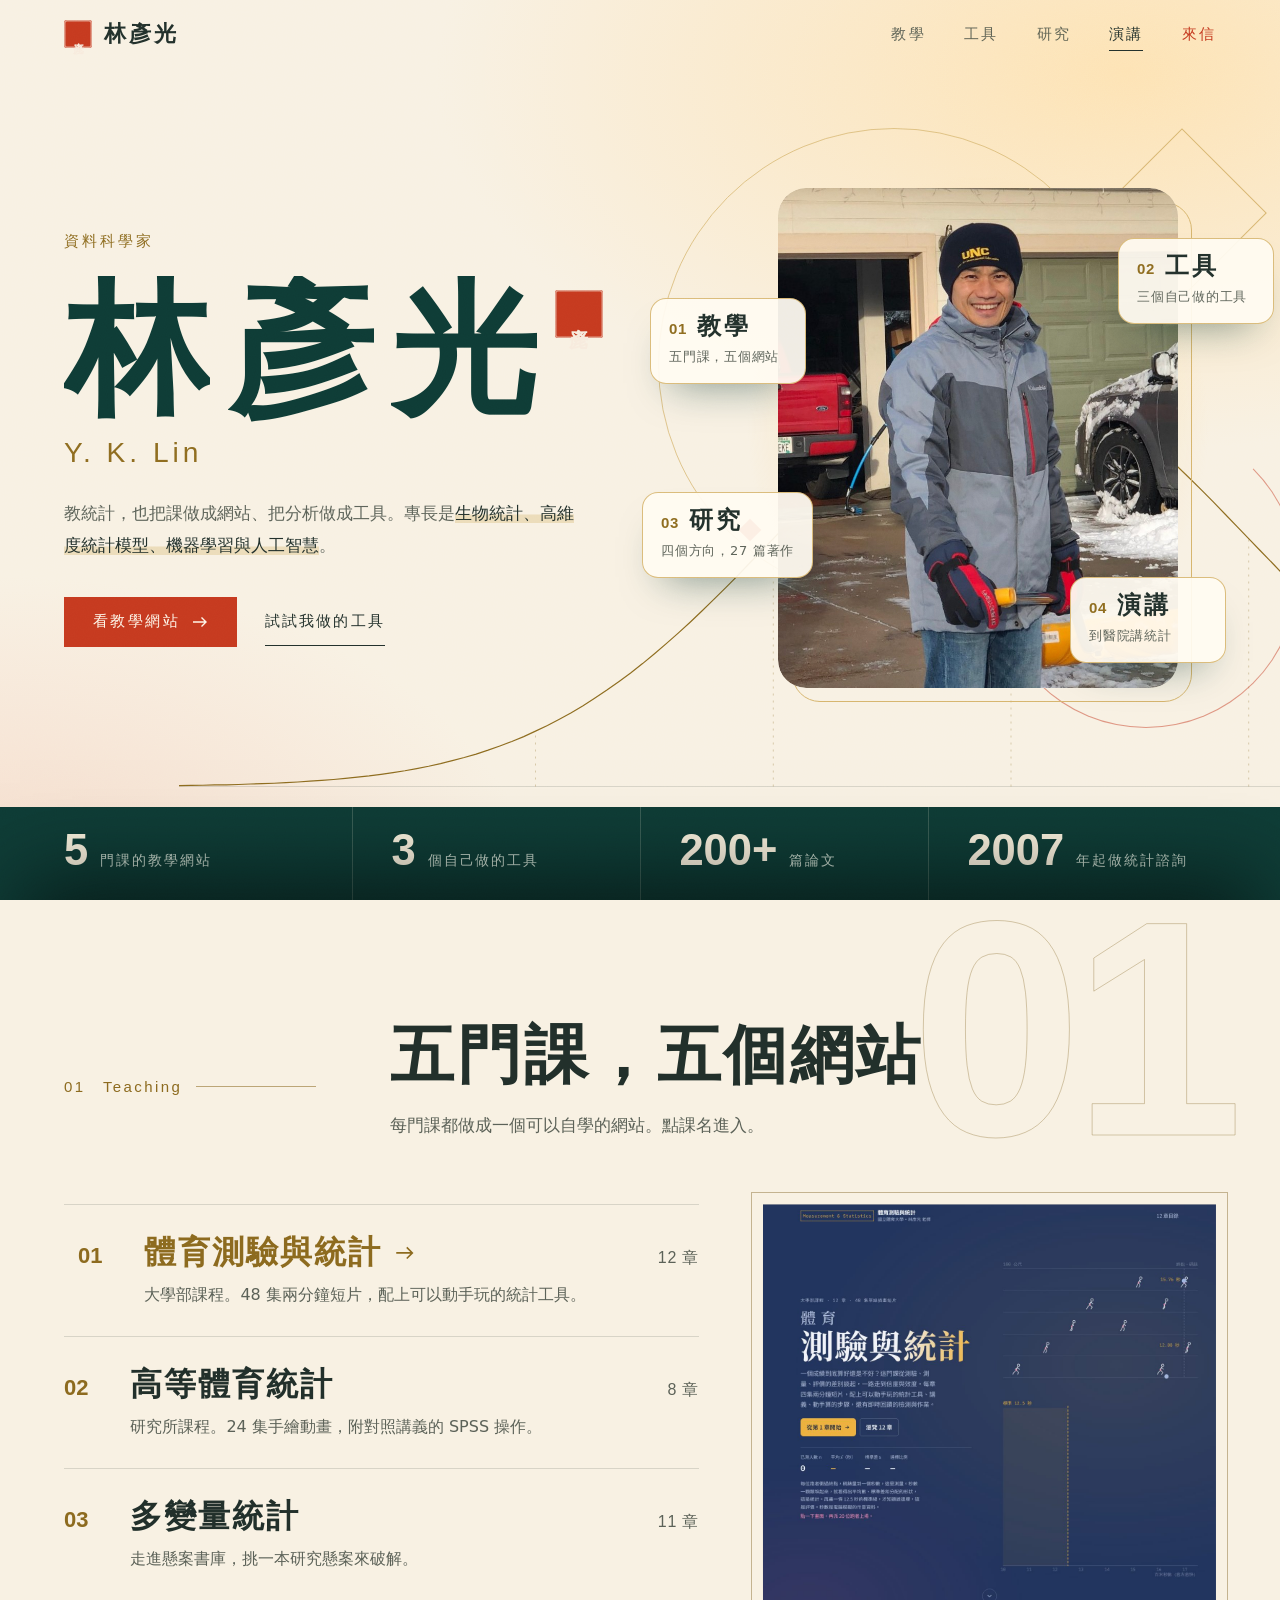
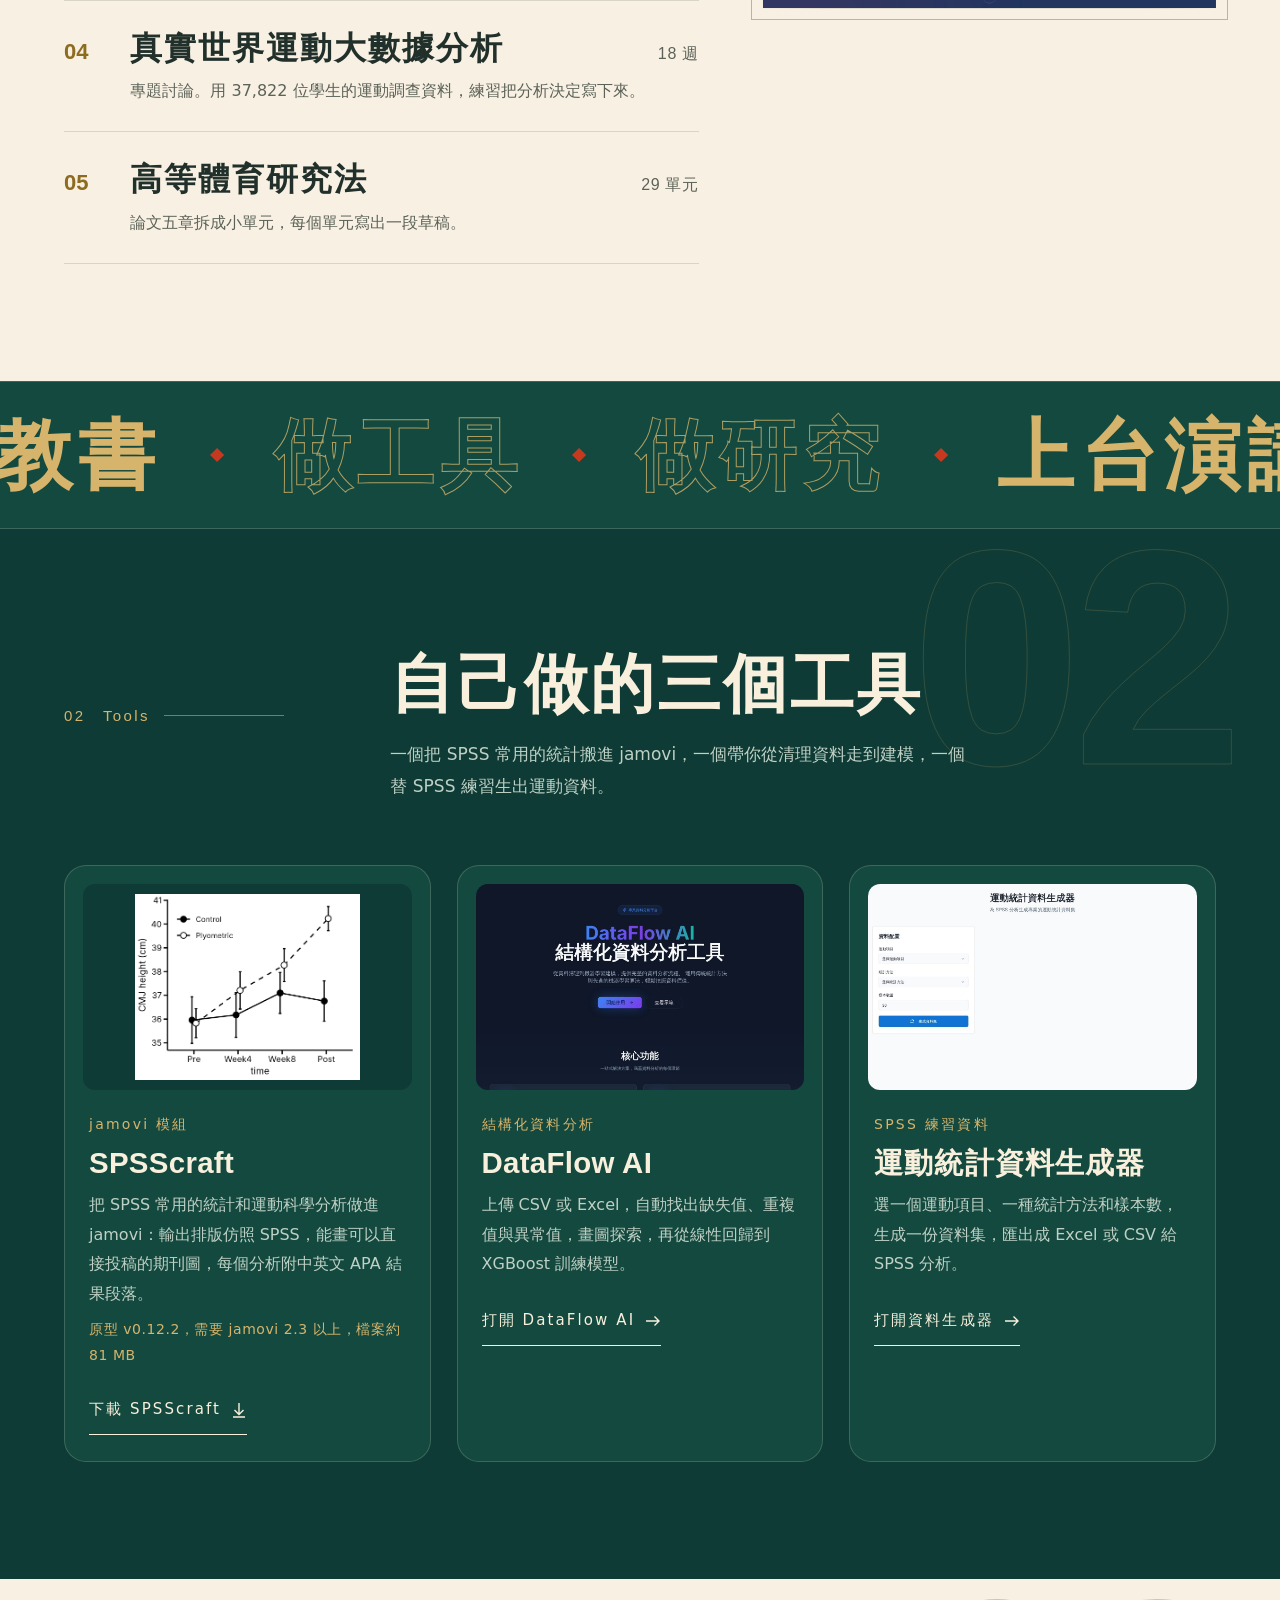
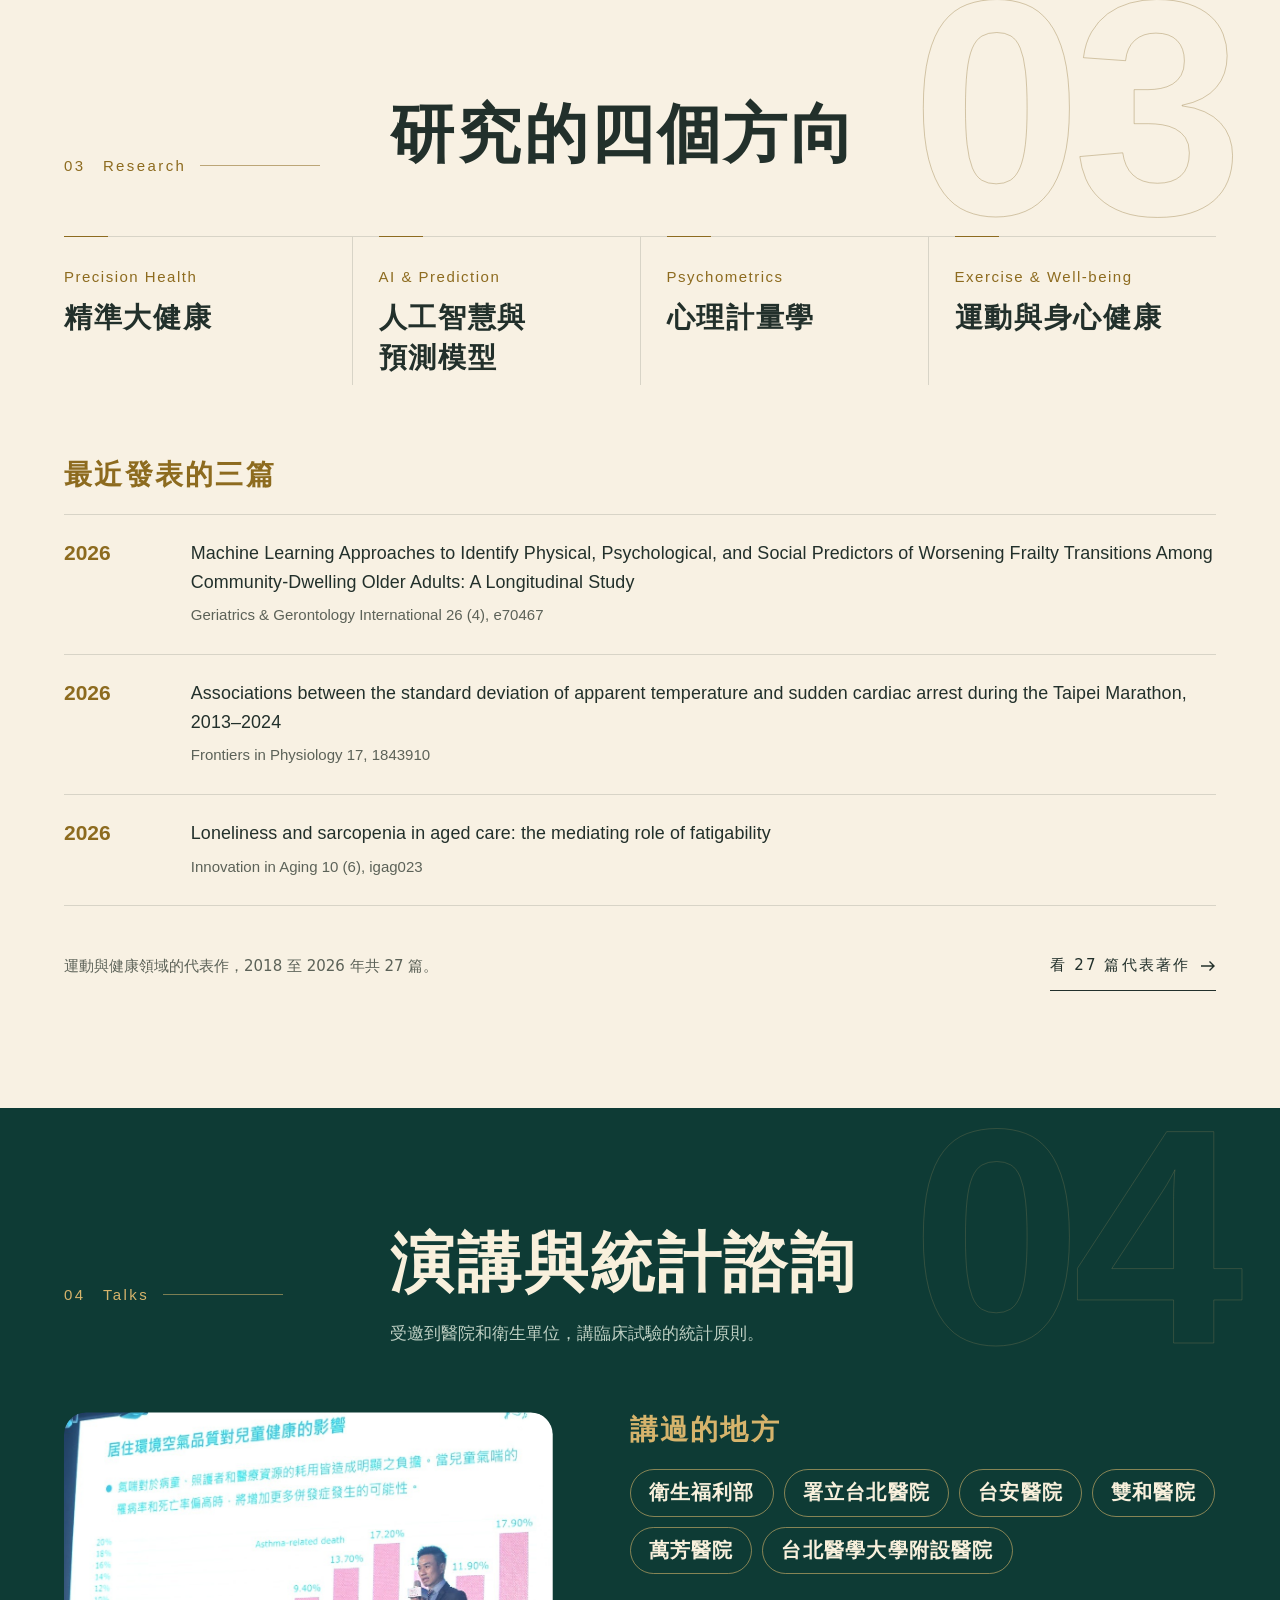
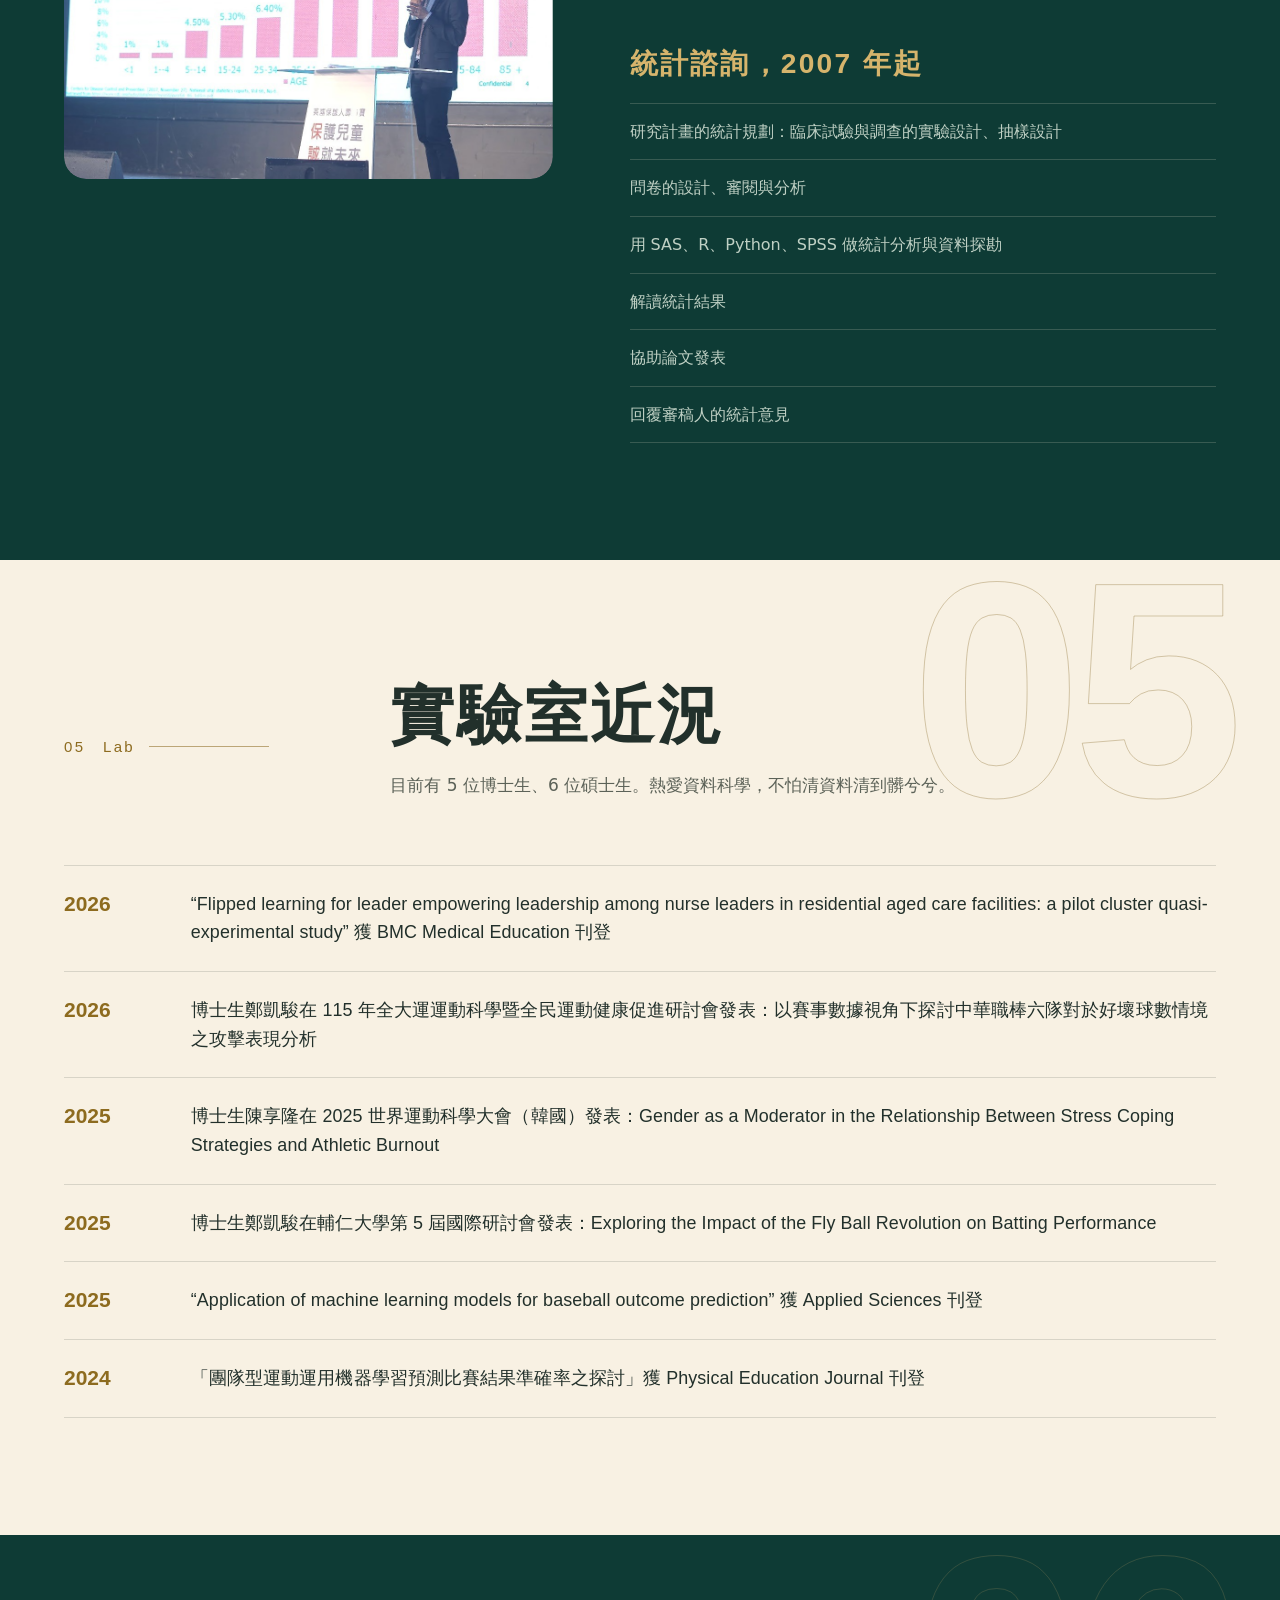
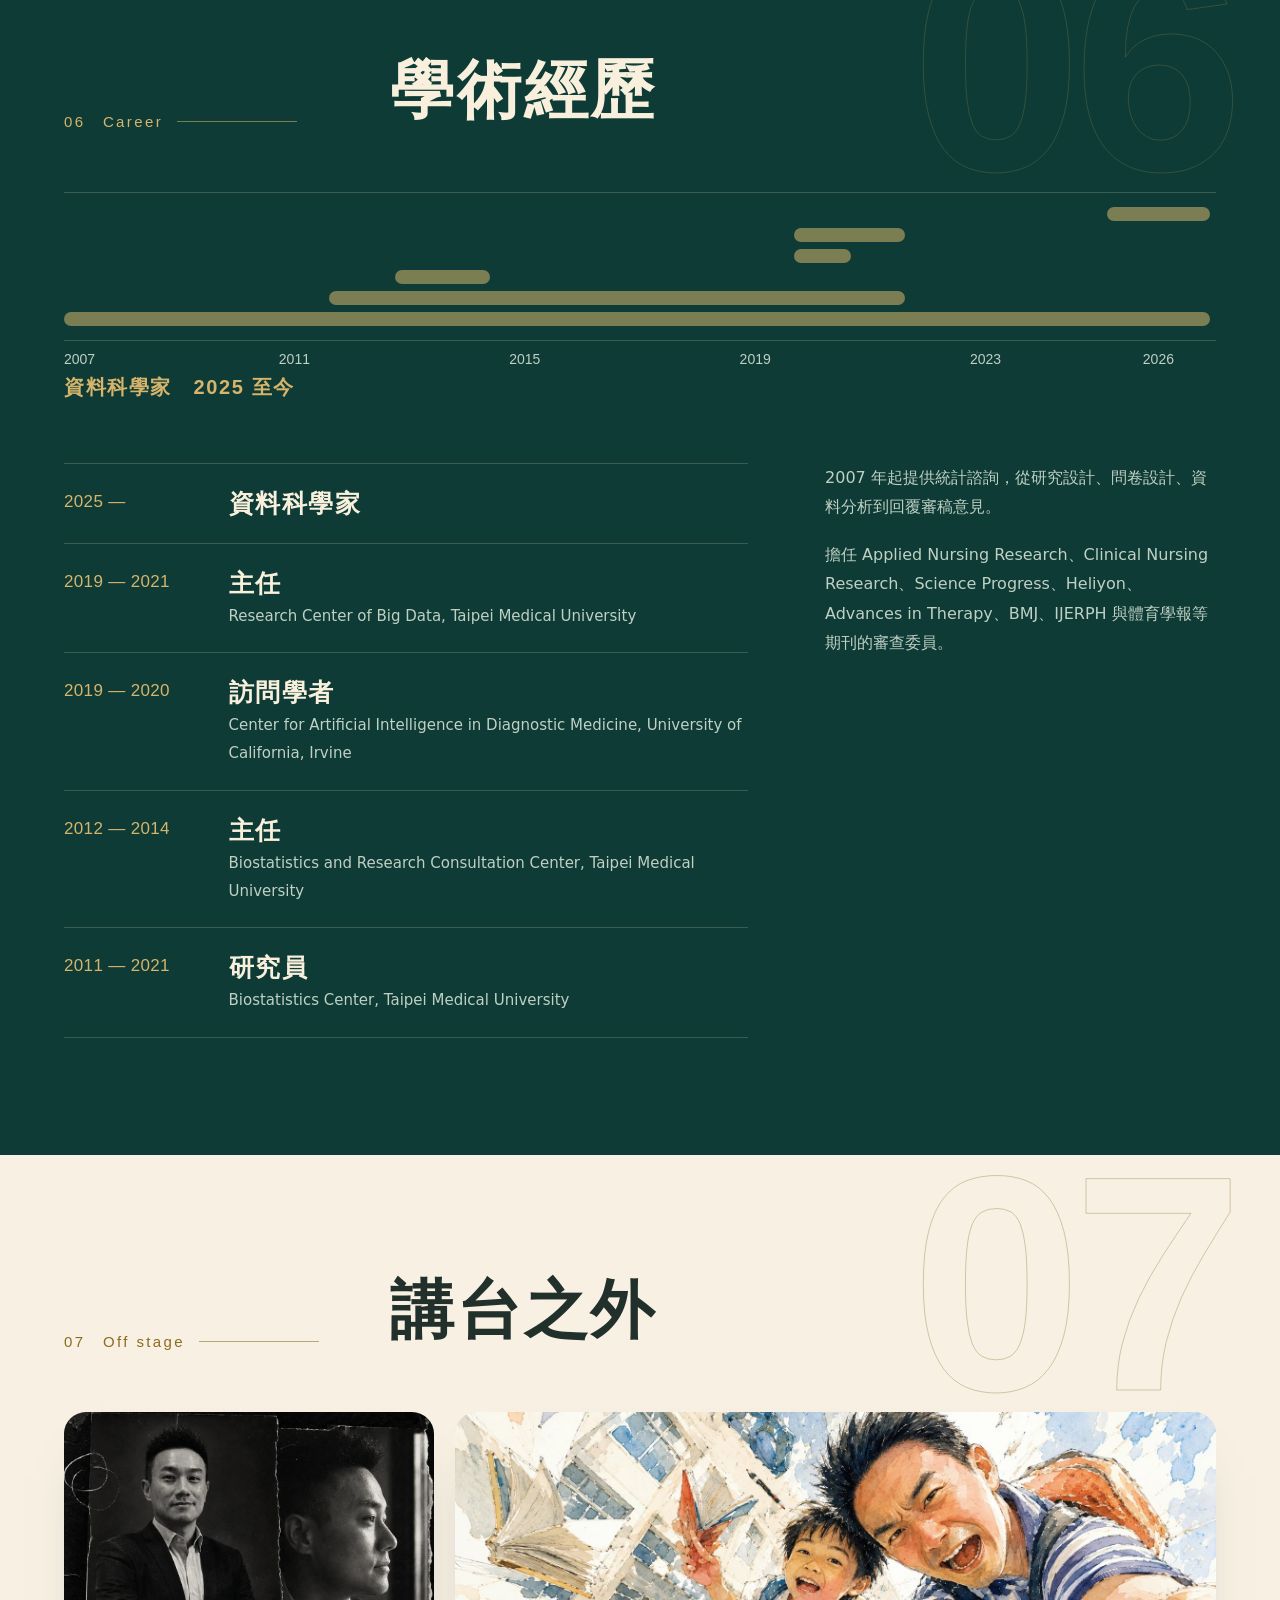
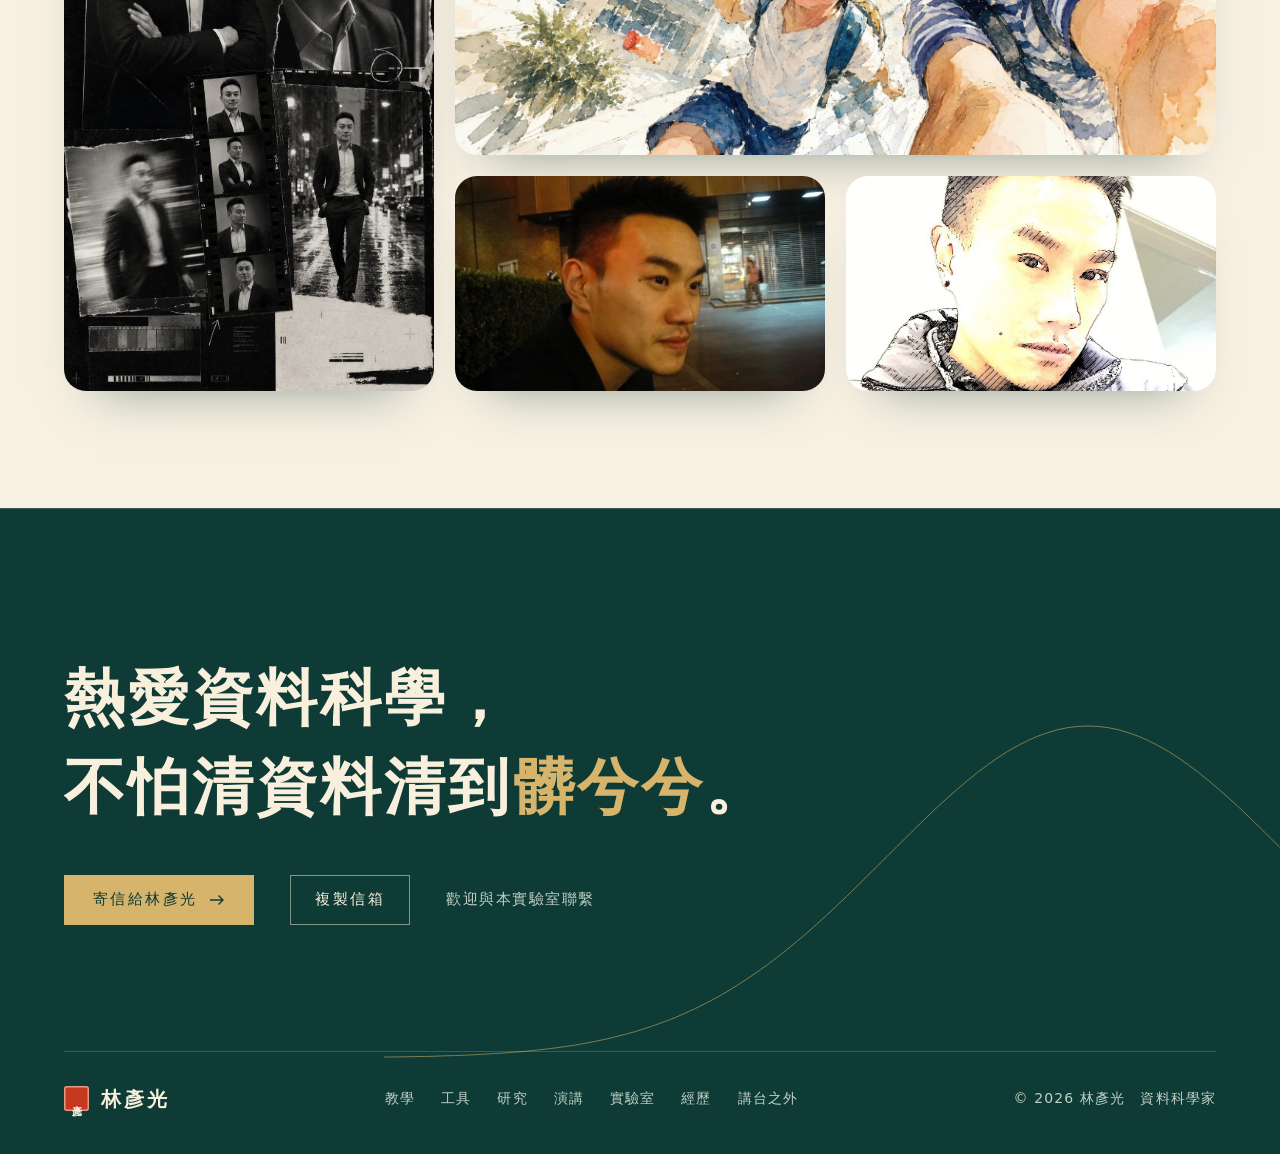
==== commit 6ba0a283: "英文與數字也改用粗圓體，移除 Cormorant 襯線斜體 Co-Authored-By: Claude Fable 5.2 <noreply@anthropic.com> Claude-Sessio" ====
--- a/index.html
+++ b/index.html
@@ -12,8 +12,8 @@
 <link rel="icon" href="favicon.svg" type="image/svg+xml">
 <link rel="preconnect" href="https://fonts.googleapis.com">
 <link rel="preconnect" href="https://fonts.gstatic.com" crossorigin>
-<link href="https://fonts.googleapis.com/css2?family=Chiron+GoRound+TC:wght@400;500;700&family=Cormorant+Garamond:ital,wght@0,500;1,400;1,500&display=swap" rel="stylesheet">
-<link rel="stylesheet" href="style.css?v=202611220529">
+<link href="https://fonts.googleapis.com/css2?family=Chiron+GoRound+TC:wght@400;500;700&display=swap" rel="stylesheet">
+<link rel="stylesheet" href="style.css?v=202611220631">
 <script>document.documentElement.classList.add('js')</script>
 </head>
 <body>
@@ -326,6 +326,6 @@
     </div>
   </div>
 </footer>
-<script src="script.js?v=202611220529" defer></script>
+<script src="script.js?v=202611220631" defer></script>
 </body>
 </html>
--- a/style.css
+++ b/style.css
@@ -16,7 +16,7 @@
   --gold-deep: #8d6b1f;
   --seal: #c5391f;
 
-  --serif: "Cormorant Garamond", "Chiron GoRound TC", "Noto Sans TC", serif;
+  --serif: "Chiron GoRound TC", "Noto Sans TC", "PingFang TC", "Microsoft JhengHei", sans-serif;
   --serif-tc: "Chiron GoRound TC", "Noto Sans TC", "PingFang TC", "Microsoft JhengHei", sans-serif;
   --sans: "Chiron GoRound TC", "Noto Sans TC", "PingFang TC", "Microsoft JhengHei", system-ui, sans-serif;
 
@@ -112,7 +112,7 @@
   letter-spacing: 0; white-space: nowrap; color: var(--ink);
 }
 .hero__name .seal { font-size: clamp(13px, 1.5vw, 22px); margin-top: 0.7em; }
-.hero__latin { margin-top: 0.35em; font: italic 400 clamp(26px, 3vw, 44px)/1.2 var(--serif); color: var(--gold-deep); letter-spacing: 0.04em; }
+.hero__latin { margin-top: 0.5em; font: 500 clamp(20px, 2.2vw, 32px)/1.2 var(--serif); color: var(--gold-deep); letter-spacing: 0.14em; }
 .hero__lead { margin-top: 28px; max-width: 30em; color: var(--text-dim); }
 .hero__lead strong { color: var(--text); font-weight: 400; box-shadow: inset 0 -0.5em 0 rgba(214, 180, 108, 0.35); }
 .hero__cta { display: flex; flex-wrap: wrap; gap: 14px 28px; align-items: center; margin-top: 36px; }
@@ -155,7 +155,7 @@
   box-shadow: 0 22px 40px -22px rgba(14, 59, 53, 0.55);
   transition: background-color 0.35s var(--ease), color 0.35s var(--ease), box-shadow 0.35s var(--ease), scale 0.35s var(--ease), opacity 0.35s var(--ease);
 }
-.facet__no { font: italic 400 20px/1 var(--serif); color: var(--gold-deep); }
+.facet__no { font: 700 15px/1 var(--serif); letter-spacing: 0.04em; color: var(--gold-deep); }
 .facet__name { font: 700 24px/1.2 var(--serif-tc); letter-spacing: 0.12em; }
 .facet__note { grid-column: 1 / -1; margin-top: 4px; font-size: 13px; letter-spacing: 0.06em; color: var(--text-dim); }
 .facet--tl { left: -32%; top: 22%; }
@@ -179,7 +179,7 @@
 .hero__facts ul { display: grid; grid-template-columns: repeat(4, 1fr); }
 .hero__facts li { padding: 22px 0 26px; display: flex; align-items: baseline; gap: 12px; }
 .hero__facts li + li { padding-left: clamp(16px, 3vw, 40px); border-left: 1px solid var(--ink-line); }
-.hero__facts .num { font-size: clamp(34px, 4vw, 52px); line-height: 1; color: var(--ivory); font-weight: 500; }
+.hero__facts .num { font-size: clamp(30px, 3.4vw, 44px); line-height: 1; color: var(--ivory); font-weight: 700; }
 .hero__facts span:last-child { font-family: var(--sans); font-size: 14px; letter-spacing: 0.14em; color: var(--ivory-dim); }
 
 /* ---------- 區塊共用 ---------- */
@@ -187,14 +187,14 @@
 .sec > .wrap { position: relative; }
 .sec[data-no]::before {
   content: attr(data-no); position: absolute; right: calc(var(--gut) - 0.06em); top: 0.02em; pointer-events: none;
-  font: italic 400 clamp(180px, 30vw, 440px)/0.8 var(--serif); letter-spacing: -0.04em;
+  font: 700 clamp(150px, 24vw, 360px)/0.8 var(--serif); letter-spacing: -0.03em;
   color: transparent; -webkit-text-stroke: 1px rgba(198, 167, 104, 0.2);
 }
 .sec--paper[data-no]::before { -webkit-text-stroke-color: rgba(134, 105, 42, 0.34); }
 .sec--paper { background: var(--paper); color: var(--text); }
 .sec--paper :focus-visible { outline-color: var(--gold-deep); }
 .sec__head { display: grid; grid-template-columns: minmax(0, 3fr) minmax(0, 9fr); column-gap: clamp(24px, 4vw, 64px); align-items: end; margin-bottom: clamp(40px, 7vh, 72px); }
-.sec__no { font: italic 500 20px/1 var(--serif); color: var(--gold); letter-spacing: 0.06em; display: flex; align-items: center; gap: 14px; }
+.sec__no { font: 500 15px/1 var(--serif); color: var(--gold); letter-spacing: 0.16em; display: flex; align-items: center; gap: 14px; }
 .sec--paper .sec__no { color: var(--gold-deep); }
 .sec__no::after { content: ""; height: 1px; flex: 1; max-width: 120px; background: currentColor; opacity: 0.55; }
 .sec__title { text-wrap: balance; font: 700 clamp(36px, 5vw, 70px)/1.2 var(--serif-tc); letter-spacing: 0.04em; }
@@ -209,9 +209,9 @@
   display: grid; grid-template-columns: 3.2em minmax(0, 1fr) auto; column-gap: 12px; align-items: baseline;
   padding: 26px 0; text-decoration: none; transition: padding 0.35s var(--ease), background-color 0.35s var(--ease);
 }
-.course__no { font: italic 400 30px/1 var(--serif); color: var(--gold-deep); }
+.course__no { font: 700 22px/1 var(--serif); color: var(--gold-deep); }
 .course__name { font: 700 clamp(24px, 2.5vw, 33px)/1.35 var(--serif-tc); letter-spacing: 0.06em; }
-.course__meta { font: 500 20px/1 var(--serif); color: var(--text-dim); white-space: nowrap; letter-spacing: 0.04em; }
+.course__meta { font: 500 16px/1 var(--serif); color: var(--text-dim); white-space: nowrap; letter-spacing: 0.04em; }
 .course__desc { grid-column: 2 / -1; margin-top: 6px; color: var(--text-dim); font-size: 16px; }
 .course__thumb { display: none; }
 .course a:hover, .course a:focus-visible, .course.is-on a { padding-left: 14px; }
@@ -279,7 +279,7 @@
 .field + .field::before { left: clamp(14px, 2vw, 28px); }
 .field:hover::before { width: 96px; }
 .field + .field { padding-left: clamp(14px, 2vw, 28px); border-left: 1px solid var(--ink-line); }
-.field__en { font: italic 400 22px/1.3 var(--serif); color: var(--gold); }
+.field__en { font: 500 15px/1.3 var(--serif); letter-spacing: 0.1em; color: var(--gold); }
 .field__zh { text-wrap: balance; margin-top: 12px; font: 700 clamp(23px, 2.2vw, 30px)/1.4 var(--serif-tc); letter-spacing: 0.06em; }
 
 .sec--paper .fields, .sec--paper .field + .field, .sec--paper .field:nth-child(n + 3) { border-color: var(--paper-line); }
@@ -289,22 +289,22 @@
 /* ---------- 著作 ---------- */
 .pubs { border-top: 1px solid var(--paper-line); }
 .pub { display: grid; grid-template-columns: 5.2em minmax(0, 1fr); column-gap: clamp(12px, 3vw, 40px); padding: 24px 0; border-bottom: 1px solid var(--paper-line); }
-.pub__year { font: 500 26px/1.2 var(--serif); color: var(--gold-deep); }
-.pub__title { font: 500 clamp(19px, 1.7vw, 23px)/1.45 var(--serif); letter-spacing: 0.005em; }
+.pub__year { font: 700 21px/1.3 var(--serif); color: var(--gold-deep); }
+.pub__title { font: 500 clamp(17px, 1.4vw, 19px)/1.6 var(--serif); letter-spacing: 0.005em; }
 .pub__title:lang(zh-Hant) { font-family: var(--serif-tc); font-weight: 500; }
 .pub__src { margin-top: 6px; font-size: 15px; color: var(--text-dim); }
-.pub__src i { font: italic 500 17px/1.4 var(--serif); }
+.pub__src i { font: 400 15px/1.5 var(--serif); font-style: normal; }
 .pubs__more { margin-top: 36px; display: flex; flex-wrap: wrap; gap: 14px 40px; align-items: center; justify-content: space-between; color: var(--text-dim); font-size: 15px; }
 .pubs__more .textlink { color: var(--text); }
 .pubs__more .textlink:hover { color: var(--gold-deep); }
-.year-head { margin: 56px 0 0; padding-bottom: 12px; font: 500 40px/1 var(--serif); color: var(--gold-deep); }
+.year-head { margin: 56px 0 0; padding-bottom: 12px; font: 700 34px/1 var(--serif); color: var(--gold-deep); }
 .year-head + .pubs .pub { grid-template-columns: minmax(0, 1fr); }
 
 /* ---------- 經歷 ---------- */
 .career { display: grid; grid-template-columns: minmax(0, 7fr) minmax(0, 4fr); column-gap: clamp(24px, 6vw, 96px); align-items: start; }
 .cv { border-top: 1px solid var(--ink-line); }
 .cv li { display: grid; grid-template-columns: 8.5em minmax(0, 1fr); column-gap: 20px; padding: 22px 0; border-bottom: 1px solid var(--ink-line); }
-.cv__when { font: 500 21px/1.5 var(--serif); color: var(--gold); letter-spacing: 0.02em; }
+.cv__when { font: 500 17px/1.9 var(--serif); color: var(--gold); letter-spacing: 0.02em; }
 .cv__role { font: 700 25px/1.4 var(--serif-tc); letter-spacing: 0.06em; }
 .cv__org { margin-top: 2px; color: var(--ivory-dim); font-size: 15px; }
 .career__side p { color: var(--ivory-dim); font-size: 16px; }
@@ -324,7 +324,7 @@
 .tl__bar:hover, .tl__bar:focus-visible, .tl__bar.is-hot { background: var(--gold); box-shadow: 0 0 0 3px rgba(214, 180, 108, 0.25); }
 .tl__bar:active { background: var(--ivory); }
 .tl.has-hot .tl__bar:not(.is-hot):not(:hover) { opacity: 0.4; }
-.tl__axis { position: relative; height: 26px; font-size: 17px; color: var(--ivory-dim); }
+.tl__axis { position: relative; height: 26px; font-size: 14px; color: var(--ivory-dim); }
 .tl__axis span { position: absolute; left: calc(var(--s) * 100%); top: 6px; translate: -50% 0; }
 .tl__axis span:first-child { translate: 0 0; }
 .tl__cap { min-height: 1.9em; margin-top: 4px; font: 700 20px/1.6 var(--serif-tc); letter-spacing: 0.08em; color: var(--gold); }
@@ -348,7 +348,7 @@
 .finder__field input:focus-visible { outline: none; border-color: var(--ink); box-shadow: 0 0 0 3px rgba(14, 59, 53, 0.22); }
 .finder__years { display: flex; flex-wrap: wrap; gap: 8px; }
 .chip {
-  min-width: 52px; height: 44px; padding: 0 14px; font: 500 19px/1 var(--serif); letter-spacing: 0.02em; color: var(--text); cursor: pointer;
+  min-width: 52px; height: 44px; padding: 0 14px; font: 500 16px/1 var(--serif); letter-spacing: 0.02em; color: var(--text); cursor: pointer;
   background: transparent; border: 1px solid #8a8c80; border-radius: 999px;
   transition: background-color 150ms ease-out, color 150ms ease-out, border-color 150ms ease-out, transform 100ms ease-out;
 }
@@ -480,7 +480,7 @@
 .band.is-js .band__track { animation: none; will-change: transform; }
 .band__track { display: flex; align-items: center; width: max-content; gap: clamp(28px, 4vw, 64px); padding-right: clamp(28px, 4vw, 64px); animation: band 46s linear infinite; }
 .band:hover .band__track { animation-play-state: paused; }
-.band span { font: italic 400 clamp(44px, 7vw, 104px)/1.1 var(--serif); white-space: nowrap; color: transparent; -webkit-text-stroke: 1px rgba(214, 180, 108, 0.8); }
+.band span { font: 700 clamp(40px, 6vw, 88px)/1.1 var(--serif); white-space: nowrap; color: transparent; -webkit-text-stroke: 1px rgba(214, 180, 108, 0.8); }
 .band span:nth-of-type(3n + 1) { color: var(--gold); -webkit-text-stroke: 0; }
 .band span:lang(zh-Hant) { font: 700 clamp(38px, 6vw, 88px)/1.2 var(--serif-tc); letter-spacing: 0.08em; }
 .band i { width: 10px; height: 10px; flex: none; background: var(--seal); transform: rotate(45deg); }
